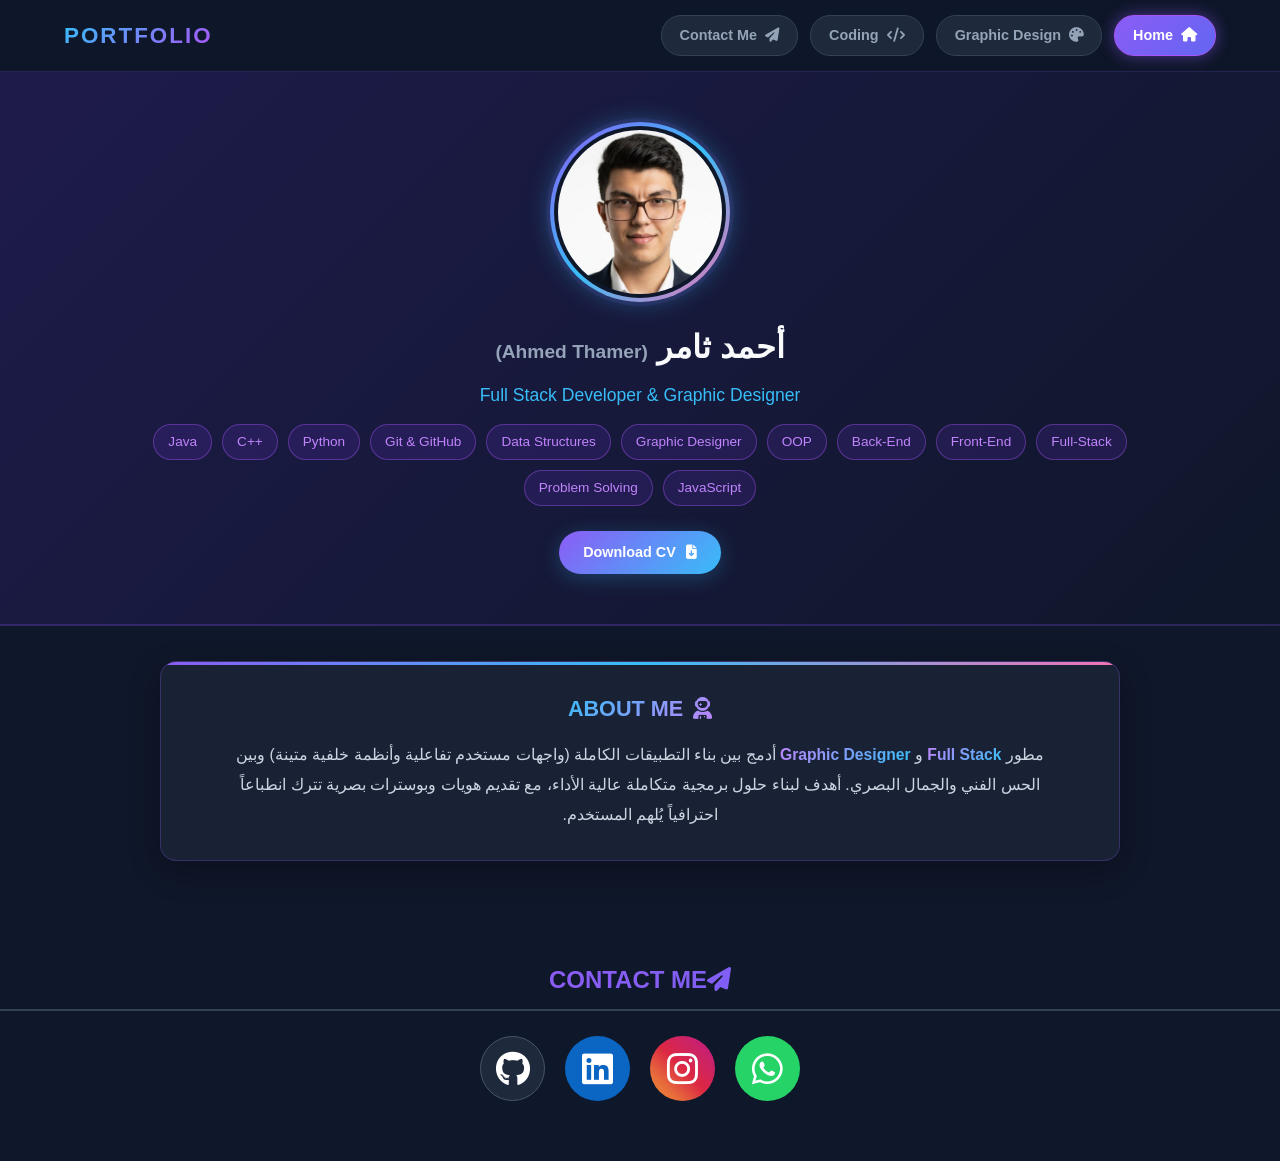
==== index.html @ 01f1d610 "Add files via upload" ====
<!DOCTYPE html>
<html lang="ar" dir="rtl">

<head>
    <meta charset="UTF-8">
    <meta name="viewport" content="width=device-width, initial-scale=1.0">

    <!-- عنوان وتوصيف الموقع لـ SEO -->
    <title>Ahmed Thamer | Portfolio</title>
    <meta name="description"
        content="البورتفوليو الشخصي للمطور والمصمم أحمد ثامر - متخصص في تطوير الـ Full Stack وتصميم الجرافيك.">
    <meta name="author" content="Ahmed Thamer">

    <!-- Open Graph -->
    <meta property="og:title" content="Ahmed Thamer | Portfolio">
    <meta property="og:description" content="Full Stack Developer & Graphic Designer Portfolio">
    <meta property="og:image" content="ahmed-thamer.jpg">
    <meta property="og:type" content="website">

    <link rel="stylesheet" href="https://cdnjs.cloudflare.com/ajax/libs/font-awesome/6.4.0/css/all.min.css">
    <link rel="stylesheet" href="style.css">
</head>

<body class="fade-in">

    <!-- الهيدر الجديد مع الأزرار على اليسار وPORTFOLIO على اليمين -->
    <header class="main-navbar">
        <nav class="nav-links">
            <a href="index.html" class="nav-btn active"><i class="fa-solid fa-house"></i> Home</a>
            <a href="design.html" class="nav-btn"><i class="fa-solid fa-palette"></i> Graphic Design</a>
            <a href="coding.html" class="nav-btn"><i class="fa-solid fa-code"></i> Coding</a>
            <a href="#contact-section" class="nav-btn contact-btn"><i class="fa-solid fa-paper-plane"></i> Contact
                Me</a>
        </nav>
        <div class="brand-logo">
            <span>PORTFOLIO</span>
        </div>
    </header>

    <!-- الهيرو سكشن الشخصي -->
    <section class="hero-section">
        <div class="hero-content">
            <img src="ahmed-thamer.jpg" alt="Ahmed Thamer" class="profile-img">
            <div class="hero-text">
                <h1>أحمد ثامر <span>(Ahmed Thamer)</span></h1>
                <p class="job-title">Full Stack Developer & Graphic Designer</p>

                <div class="skills-tags">
                    <span class="tag">Full-Stack</span>
                    <span class="tag">Front-End</span>
                    <span class="tag">Back-End</span>
                    <span class="tag">OOP</span>
                    <span class="tag">Graphic Designer</span>
                    <span class="tag">Data Structures</span>
                    <span class="tag">Git & GitHub</span>
                    <span class="tag">Python</span>
                    <span class="tag">++C</span>
                    <span class="tag">Java</span>
                    <span class="tag">JavaScript</span>
                    <span class="tag">Problem Solving</span>
                </div>

                <div class="cv-download-wrapper">
                    <a href="Ahmed Thamer_cv.pdf" download class="cv-btn">
                        <i class="fa-solid fa-file-arrow-down"></i>
                        <span>Download CV</span>
                    </a>
                </div>
            </div>
        </div>
    </section>

    <!-- قسم عنّي معدل ليعكس الـ Full Stack -->
    <section class="about-section">
        <div class="about-card">
            <h2><i class="fa-solid fa-user-astronaut"></i>ABOUT ME</h2>
            <p>
                مطور <span>Full Stack</span> و <span>Graphic Designer</span> أدمج بين بناء التطبيقات الكاملة (واجهات
                مستخدم تفاعلية وأنظمة خلفية متينة) وبين الحس الفني والجمال البصري. أهدف لبناء حلول برمجية متكاملة عالية
                الأداء، مع تقديم هويات وبوسترات بصرية تترك انطباعاً احترافياً يُلهم المستخدم.
            </p>
        </div>
    </section>

    <!-- قسم التواصل معي -->
    <footer id="contact-section" class="contact-footer">
        <div class="contact-container">
            <div class="section-divider">
                <h3><i class="fa-solid fa-paper-plane"></i>CONTACT ME</h3>
            </div>

            <div class="social-icons-only">
                <a href="https://wa.me/9647750507632" target="_blank" class="social-icon whatsapp" title="WhatsApp">
                    <i class="fa-brands fa-whatsapp"></i>
                </a>
                <a href="https://www.instagram.com/ahm_th1?igsh=cnVtdjM2MXA0dHY=" target="_blank"
                    class="social-icon instagram" title="Instagram">
                    <i class="fa-brands fa-instagram"></i>
                </a>
                <a href="https://www.linkedin.com/in/ahmed-thamer-047982381" target="_blank"
                    class="social-icon linkedin" title="LinkedIn">
                    <i class="fa-brands fa-linkedin"></i>
                </a>
                <a href="https://github.com/ahmedthamer-ahth" target="_blank" class="social-icon github" title="GitHub">
                    <i class="fa-brands fa-github"></i>
                </a>
            </div>
        </div>
    </footer>

    <!-- زر العودة للأعلى -->
    <button id="backToTop" class="back-to-top" title="العودة للأعلى" onclick="scrollToTop()">
        <i class="fa-solid fa-arrow-up"></i>
    </button>

    <script src="script.js"></script>
</body>

</html>
---- style.css ----
/* ==========================================
   1. التنسيقات العامة والقيم الافتراضية
   ========================================== */
* {
    margin: 0;
    padding: 0;
    box-sizing: border-box;
    font-family: 'Segoe UI', Tahoma, Geneva, Verdana, sans-serif;
}

/* تنسيق الخلفية العامة ولون النص الأساسي مع انسيابية الانتقال */
body {
    background-color: #0f172a;
    color: #f8fafc;
    line-height: 1.6;
    opacity: 0;
    transition: opacity 0.4s ease-in-out;
}

/* فئة تُضاف بالجافاسكربت لإظهار الصفحة بشكل سلس (Fade-In) */
body.fade-in {
    opacity: 1;
}

/* ==========================================
   2. شريط التنقل العلوي (Main Navbar)
   يحتوي على الأزرار جهة اليسار وشعار PORTFOLIO جهة اليمين.
   ========================================== */
.main-navbar {
    display: flex;
    justify-content: space-between;
    align-items: center;
    padding: 15px 5%;
    background: rgba(15, 23, 42, 0.9);
    backdrop-filter: blur(12px);
    position: sticky;
    top: 0;
    z-index: 1000;
    border-bottom: 1px solid rgba(139, 92, 246, 0.2);
}

/* أزرار التنقل (على اليسار في التنسيق العربي RTL) */
.nav-links {
    display: flex;
    gap: 12px;
    align-items: center;
}

.nav-btn {
    background: #1e293b;
    color: #94a3b8;
    border: 1px solid #334155;
    padding: 8px 18px;
    border-radius: 20px;
    font-size: 0.9rem;
    font-weight: 600;
    text-decoration: none;
    transition: all 0.3s ease;
    display: inline-flex;
    align-items: center;
    gap: 8px;
}

.nav-btn:hover {
    background: linear-gradient(135deg, #8b5cf6, #6366f1);
    color: #ffffff;
    border-color: #a855f7;
    box-shadow: 0 4px 12px rgba(139, 92, 246, 0.3);
    transform: translateY(-2px);
}

/* تنسيق الزر النشط (Active State) لمعرفة الصفحة الحالية */
.nav-btn.active {
    background: linear-gradient(135deg, #8b5cf6, #6366f1);
    color: #ffffff;
    border-color: #a855f7;
    box-shadow: 0 0 15px rgba(139, 92, 246, 0.5);
    pointer-events: none;
    /* لمنع إعادة تحميل الصفحة إذا ضغط عليه المستخدم مجدداً */
}


/* كلمة PORTFOLIO العصرية (على اليمين) */
.brand-logo span {
    font-size: 1.4rem;
    font-weight: 800;
    letter-spacing: 2px;
    background: linear-gradient(135deg, #38bdf8, #a855f7);
    background-clip: text;
    -webkit-text-fill-color: transparent;
}

/* ==========================================
   3. قسم الهيرو والملف الشخصي (Hero Section)
   يحتوي على الصورة الشخصية، الاسم، المسمى الوظيفي والـ Tags.
   ========================================== */
.hero-section {
    background: linear-gradient(135deg, #1e1b4b 0%, #0f172a 100%);
    padding: 50px 20px;
    border-bottom: 2px solid #8b5cf633;
}

.hero-content {
    max-width: 1000px;
    margin: 0 auto;
    display: flex;
    flex-direction: column;
    align-items: center;
    justify-content: center;
    text-align: center;
    gap: 20px;
}

/* صورة البروفايل والتأثير المضيء (Neon Glow Animation) */
.profile-img {
    width: 180px;
    height: 180px;
    border-radius: 50%;
    object-fit: cover;
    object-position: center 20%;
    display: block;
    margin-inline: auto;
    padding: 4px;
    border: 4px solid transparent;
    background:
        linear-gradient(#0f172a, #0f172a) padding-box,
        linear-gradient(135deg, #8b5cf6 0%, #38bdf8 50%, #f472b6 100%) border-box;
    box-shadow: 0 0 0 4px rgba(139, 92, 246, 0.1), 0 0 25px rgba(56, 189, 248, 0.35);
    animation: neonGlow 2.8s ease-in-out infinite;
}

@keyframes neonGlow {

    0%,
    100% {
        box-shadow: 0 0 0 4px rgba(139, 92, 246, 0.1), 0 0 25px rgba(56, 189, 248, 0.35);
    }

    50% {
        box-shadow: 0 0 0 4px rgba(56, 189, 248, 0.12), 0 0 30px rgba(244, 114, 182, 0.4);
    }
}

.hero-text h1 {
    font-size: 2rem;
    margin-bottom: 8px;
}

.hero-text h1 span {
    color: #94a3b8;
    font-size: 1.2rem;
}

.job-title {
    color: #38bdf8;
    font-size: 1.1rem;
    margin-bottom: 15px;
}

.skills-tags {
    display: flex;
    flex-wrap: wrap;
    justify-content: center;
    gap: 10px;
}

.tag {
    background: rgba(124, 58, 237, 0.15);
    color: #c084fc;
    border: 1px solid rgba(168, 85, 247, 0.4);
    padding: 6px 14px;
    border-radius: 20px;
    font-size: 0.85rem;
}

/* ==========================================
   4. قسم عنّي (About Me Section)
   ========================================== */
.about-section {
    max-width: 1000px;
    margin: 35px auto 15px auto;
    padding: 0 20px;
}

.about-card {
    background: rgba(30, 41, 59, 0.7);
    backdrop-filter: blur(10px);
    border: 1px solid rgba(139, 92, 246, 0.25);
    border-radius: 16px;
    padding: 30px;
    text-align: center;
    box-shadow: 0 10px 30px rgba(0, 0, 0, 0.3);
    position: relative;
    overflow: hidden;
    transition: transform 0.3s ease, border-color 0.3s ease;
}

.about-card:hover {
    border-color: rgba(56, 189, 248, 0.4);
    transform: translateY(-2px);
}

.about-card::before {
    content: '';
    position: absolute;
    top: 0;
    right: 0;
    left: 0;
    height: 3px;
    background: linear-gradient(90deg, #8b5cf6 0%, #38bdf8 50%, #f472b6 100%);
}

.about-card h2 {
    font-size: 1.35rem;
    margin-bottom: 14px;
    display: inline-flex;
    align-items: center;
    gap: 10px;
    background: linear-gradient(135deg, #38bdf8, #c084fc);
    background-clip: text;
    -webkit-text-fill-color: transparent;
    font-weight: 700;
}

.about-card p {
    color: #cbd5e1;
    font-size: 0.98rem;
    line-height: 1.9;
    max-width: 850px;
    margin: 0 auto;
}

.about-card p span {
    background: linear-gradient(135deg, #c084fc, #38bdf8);
    background-clip: text;
    -webkit-text-fill-color: transparent;
    font-weight: 700;
}

/* ==========================================
   5. زر تحميل السيرة الذاتية (CV Button)
   ========================================== */
.cv-download-wrapper {
    margin-top: 25px;
}

.cv-btn {
    display: inline-flex;
    align-items: center;
    gap: 10px;
    background: linear-gradient(135deg, #8b5cf6, #38bdf8);
    color: #ffffff;
    padding: 10px 24px;
    border-radius: 30px;
    font-size: 0.9rem;
    font-weight: 700;
    text-decoration: none;
    box-shadow: 0 4px 20px rgba(56, 189, 248, 0.25);
    transition: all 0.3s ease;
}

.cv-btn:hover {
    transform: translateY(-3px) scale(1.03);
    box-shadow: 0 6px 25px rgba(139, 92, 246, 0.45);
}

/* ==========================================
   6. شبكة عرض المشاريع (Projects Grid & Cards)
   ========================================== */
.projects-section {
    max-width: 1000px;
    margin: 40px auto;
    padding: 0 20px;
}

.projects-grid {
    display: grid;
    grid-template-columns: repeat(auto-fill, minmax(280px, 1fr));
    gap: 20px;
    width: 100%;
    padding: 20px 0;
}

.project-card {
    background: #1e293b;
    border-radius: 12px;
    border: 1px solid #334155;
    overflow: hidden;
    display: flex;
    flex-direction: column;
    transition: transform 0.2s ease-in-out;
}

.project-card:hover {
    transform: translateY(-7px);
    box-shadow: 0 10px 25px rgba(139, 92, 246, 0.25);
}

.card-img {
    width: 100%;
    height: auto;
    object-fit: cover;
    border-bottom: 1px solid #334155;
}

.card-content {
    padding: 14px;
    display: flex;
    flex-direction: column;
    justify-content: space-between;
    flex-grow: 1;
}

.card-content h3 {
    font-size: 0.95rem;
    color: #f8fafc;
    margin-bottom: 6px;
}

.card-desc {
    font-size: 0.8rem;
    color: #94a3b8;
    line-height: 1.4;
    margin-bottom: 10px;
}

.social-btn,
.project-btn {
    display: flex;
    align-items: center;
    justify-content: center;
    gap: 8px;
    width: 100%;
    padding: 10px 16px;
    border-radius: 8px;
    text-decoration: none;
    font-weight: 600;
    transition: background 0.3s, transform 0.2s;
}

.instagram-btn {
    background: linear-gradient(45deg, #833ab4, #fd1dfd, #fcb045);
    color: #ffffff;
}

.linkedin-btn {
    background: #0a66c2;
    color: #ffffff;
}

/* ==========================================
   7. قسم التواصل والروابط الاجتماعية (Contact Footer)
   ========================================== */
.contact-footer {
    padding: 20px 0 60px 0;
    margin-top: 40px;
}

.social-icons-only {
    display: flex;
    justify-content: center;
    align-items: center;
    gap: 20px;
    flex-wrap: wrap;
}

.social-icon {
    display: inline-flex;
    align-items: center;
    justify-content: center;
    width: 65px;
    height: 65px;
    border-radius: 50%;
    font-size: 2.2rem;
    color: #ffffff;
    text-decoration: none;
    transition: all 0.3s ease;
}

.social-icon:hover {
    transform: translateY(-5px) scale(1.1);
}

.social-icon.whatsapp {
    background: #25d366;
}

.social-icon.instagram {
    background: linear-gradient(45deg, #f09433, #e6683c, #dc2743, #cc2366, #bc1888);
}

.social-icon.linkedin {
    background: #0a66c2;
}

.social-icon.github {
    background: #1e293b;
    border: 1px solid #475569;
}

.section-divider {
    border-bottom: 2px solid #334155;
    margin: 40px 0 25px 0;
    padding-bottom: 10px;
    text-align: center;
}

.section-divider h3 {
    font-size: 1.5rem;
    font-weight: 700;
    background: linear-gradient(135deg, #a855f7, #6366f1);
    background-clip: text;
    -webkit-text-fill-color: transparent;
}

/* ==========================================
   8. زر العودة للأعلى (Back to Top)
   ========================================== */
.back-to-top {
    position: fixed;
    bottom: 30px;
    left: 30px;
    width: 48px;
    height: 48px;
    border-radius: 50%;
    background: linear-gradient(135deg, #8b5cf6, #38bdf8);
    color: #ffffff;
    border: none;
    cursor: pointer;
    display: flex;
    align-items: center;
    justify-content: center;
    font-size: 1.2rem;
    opacity: 0;
    visibility: hidden;
    transition: all 0.3s ease;
    z-index: 9999;
}

.back-to-top.show {
    opacity: 1;
    visibility: visible;
}

/* ==========================================
   9. التجاوب مع الشاشات الصغيرة (Responsive Design)
   ========================================== */
html,
body {
    overflow-x: hidden;
    width: 100%;
}

@media (max-width: 768px) {
    .main-navbar {
        flex-direction: column-reverse;
        gap: 15px;
    }

    .projects-grid {
        grid-template-columns: 1fr;
    }
}

.placeholder-img {
    background-color: #1e293b;
    min-height: 150px;
    border: 1px dashed #475569;
}

/* ==========================================
   10. ترتيبات الهوية البصرية
   ========================================== */

.logo-concept-grid {
    display: flex;
    flex-direction: row;
    align-items: center;
    justify-content: space-between;
    gap: 30px;
}

.logo-display-main {
    flex-shrink: 0;
    width: 200px;
    height: 200px;
    border-radius: 12px;
    overflow: hidden;
    border: 1px solid #334155;
}

.concept-img {
    width: 100%;
    height: 100%;
    object-fit: cover;
}

.concept-text {
    flex-grow: 1;
}

.brand-intro {
    color: #f8fafc;
    font-size: 0.95rem;
    line-height: 1.7;
    margin-bottom: 12px;
}

.concept-list {
    list-style-type: disc;
    padding-right: 20px;
    margin: 0;
    display: flex;
    flex-direction: column;
    gap: 8px;
}

.concept-list li {
    color: #cbd5e1;
    font-size: 0.9rem;
    line-height: 1.6;
}

.concept-list li strong {
    color: #38bdf8;
}

@media (max-width: 768px) {
    .logo-concept-grid {
        flex-direction: column;
        align-items: center;
    }

    .logo-display-main {
        width: 160px;
        height: 160px;
    }
}

/* شبكة أنماط الشعار (3 كروت متجاورة) */
.logo-variations-grid {
    display: grid;
    grid-template-columns: repeat(3, 1fr);
    /* تجعل الكروت الثلاثة متجاورة بصف واحد */
    gap: 20px;
    margin-top: 15px;
}

/* الكارت الخارجي لكل نمط */
.variation-card {
    background: #0f172a;
    border: 1px solid #334155;
    border-radius: 12px;
    padding: 15px;
    text-align: center;
    display: flex;
    flex-direction: column;
    align-items: center;
    gap: 12px;
    transition: transform 0.3s ease, border-color 0.3s ease;
}

.variation-card:hover {
    transform: translateY(-4px);
    border-color: #38bdf8;
}

/* الحاوية المربعة للصور لحجم صغير ومتناسق */
.var-img-wrapper {
    width: 130px;
    height: 130px;
    border-radius: 8px;
    overflow: hidden;
    display: flex;
    align-items: center;
    justify-content: center;
    background-color: #020617;
}

.var-img {
    width: 100%;
    height: 100%;
    object-fit: cover;
}

/* عنوان النمط تحت الصورة */
.variation-card span {
    color: #cbd5e1;
    font-size: 0.85rem;
    font-weight: 600;
}

/* تجاوب مع الشاشات الصغيرة (الموبايل) */
@media (max-width: 640px) {
    .logo-variations-grid {
        grid-template-columns: repeat(1, 1fr);
        /* تتحول لعمود واحد في الموبايل لعدم الانضغاط */
        gap: 15px;
    }

    .var-img-wrapper {
        width: 150px;
        height: 150px;
    }
}

/* شبكة كروت الألوان */
.color-palette-grid {
    display: grid;
    grid-template-columns: repeat(auto-fit, minmax(180px, 1fr));
    gap: 15px;
    margin-bottom: 25px;
}

.color-card {
    background: #0f172a;
    border: 1px solid #334155;
    border-radius: 12px;
    overflow: hidden;
    display: flex;
    flex-direction: column;
    transition: transform 0.3s ease, border-color 0.3s ease;
}

.color-card:hover {
    transform: translateY(-4px);
    border-color: #38bdf8;
}

.color-preview {
    height: 90px;
    width: 100%;
}

.color-details {
    padding: 12px;
    display: flex;
    flex-direction: column;
    gap: 4px;
}

.color-tag {
    font-size: 0.7rem;
    color: #38bdf8;
    font-weight: 600;
}

.color-title {
    font-size: 0.95rem;
    color: #f8fafc;
    margin: 2px 0 6px 0;
}

.color-details p {
    font-size: 0.75rem;
    color: #94a3b8;
    margin: 0;
    direction: ltr;
    text-align: right;
}

.color-details p span {
    color: #cbd5e1;
    font-weight: 600;
}

/* دليل استخدام الألوان */
.color-guide-box {
    background: #0f172a;
    border: 1px solid #334155;
    border-radius: 12px;
    padding: 20px;
}

.color-guide-box h5 {
    color: #38bdf8;
    font-size: 1rem;
    margin-bottom: 12px;
}

.color-guide-list {
    list-style-type: disc;
    padding-right: 20px;
    margin: 0;
    display: flex;
    flex-direction: column;
    gap: 8px;
}

.color-guide-list li {
    color: #cbd5e1;
    font-size: 0.88rem;
    line-height: 1.6;
}

.color-guide-list li strong {
    color: #f8fafc;
}

/* ==========================================
   11. ترتيبات mockup الانستغرام
   ========================================== */

/* حاوية الموك أب المستطيل بكامل العرض */
.full-mockup-container {
    width: 100%;
    border-radius: 12px;
    overflow: hidden;
    border: 1px solid #334155;
    background: #0a192f;
    box-shadow: 0 8px 25px rgba(0, 0, 0, 0.3);
    margin-top: 15px;
}

.full-mockup-img {
    width: 100%;
    height: auto;
    display: block;
    object-fit: cover;
    transition: transform 0.4s ease;
}

.full-mockup-container:hover .full-mockup-img {
    transform: scale(1.015);
    /* تأثير زوم خفيف عند التحويم */
}

/* شبكة صور الموك أب المنفصلة */
.separate-mockups-grid {
    display: grid;
    grid-template-columns: repeat(3, 1fr);
    /* ثلاث أوردة منفصلة جنب إلى جنب */
    gap: 20px;
    margin-top: 15px;
}

/* الكارت الخارجي لكل موك أب */
.mockup-card {
    background: #0f172a;
    border: 1px solid #334155;
    border-radius: 12px;
    padding: 12px;
    display: flex;
    flex-direction: column;
    align-items: center;
    gap: 10px;
    transition: transform 0.3s ease, border-color 0.3s ease, box-shadow 0.3s ease;
}

.mockup-card:hover {
    transform: translateY(-5px);
    border-color: #38bdf8;
    box-shadow: 0 10px 20px rgba(0, 0, 0, 0.4);
}

/* حاوية الصورة بداخل الكارت */
.mockup-img-wrapper {
    width: 100%;
    height: 260px;
    /* ارتفاع ثابت لتوحيد أبعاد الكروت الثلاثة */
    border-radius: 8px;
    overflow: hidden;
    background-color: #020617;
}

.mockup-img {
    width: 100%;
    height: 100%;
    object-fit: cover;
    /* تغطية المساحة بدون مط الصورة */
    display: block;
}

/* العنوان السفلي لكل صورة */
.mockup-label {
    color: #cbd5e1;
    font-size: 0.85rem;
    font-weight: 600;
    text-align: center;
}

/* تجاوب للشاشات المتوسطة والصغيرة */
@media (max-width: 992px) {
    .separate-mockups-grid {
        grid-template-columns: repeat(2, 1fr);
        /* كارتين بالصف في التابلت */
    }
}

@media (max-width: 640px) {
    .separate-mockups-grid {
        grid-template-columns: repeat(1, 1fr);
        /* كارت واحد بالصف في الموبايل */
    }

    .mockup-img-wrapper {
        height: 220px;
    }
}

/* رأس القسم (Section Header) بتصميم عصري */
.case-study-header {
    display: flex;
    align-items: center;
    justify-content: space-between;
    flex-wrap: wrap;
    gap: 12px;
    padding-bottom: 12px;
    margin-bottom: 15px;
    border-bottom: 1px solid rgba(56, 189, 248, 0.15);
    /* خط فاصل خفيف جداً ومضيء */
    position: relative;
}

/* شريط إضاءة جانبي صغير بجانب العنوان */
.case-study-header h4 {
    font-size: 1.15rem;
    font-weight: 700;
    color: #f8fafc;
    margin: 0;
    display: flex;
    align-items: center;
    gap: 10px;
}

.case-study-header h4 i {
    color: #38bdf8;
    /* لون أيقونة العنوان */
    font-size: 1rem;
}

/* شارة النص الإنجليزي (Badge) لتفصل اللغة الإنجليزية عن العربية بشكل أنيق */
.header-badge {
    background: rgba(56, 189, 248, 0.08);
    border: 1px solid rgba(56, 189, 248, 0.25);
    color: #38bdf8;
    padding: 4px 12px;
    border-radius: 20px;
    font-size: 0.75rem;
    font-weight: 600;
    letter-spacing: 0.5px;
    direction: ltr;
    /* لضمان ضبط النص الإنجليزي بشكل صحيح */
}

/* النص الوصفي تحت العنوان */
.section-desc {
    color: #94a3b8;
    font-size: 0.88rem;
    line-height: 1.6;
    margin-top: -5px;
    margin-bottom: 20px;
}

/* ضبط المسافات بين الأقسام لراحة العين */
.case-study-block {
    margin-bottom: 60px;
    /* مسافة عمودية ممتازة بين كل قسم والآخر */
    position: relative;
}

/* إضافة خط فاصل شفاف ونظيف بين الأقسام (اختياري لمزيد من الترتيب) */
.case-study-block:not(:last-child)::after {
    content: '';
    display: block;
    width: 100%;
    height: 1px;
    background: linear-gradient(90deg, transparent, rgba(56, 189, 248, 0.15), transparent);
    margin-top: 60px;
    /* يوضع الخط تماماً في منتصف المسافة بين القسمين */
}

/* تقليل المسافة قليلاً في شاشات الموبايل حتى لا يصبح السكرول طويلاً جداً */
@media (max-width: 768px) {
    .case-study-block {
        margin-bottom: 40px;
    }

    .case-study-block:not(:last-child)::after {
        margin-top: 40px;
    }
}

/* ==========================================
   12. ترتيبات الخطوط
   ========================================== */

/* كارت الخطوط الرئيسي */
.typography-card {
    background: #0f172a;
    border: 1px solid #334155;
    border-radius: 12px;
    padding: 24px;
    display: flex;
    flex-direction: column;
    gap: 20px;
}

/* معاينة الخط والحروف */
.typo-main-preview {
    border-bottom: 1px dashed #334155;
    padding-bottom: 20px;
}

.typo-label {
    font-size: 0.75rem;
    color: #38bdf8;
    font-weight: 600;
    text-transform: uppercase;
    letter-spacing: 0.5px;
}

.typo-font-name {
    font-size: 2.2rem;
    color: #ffffff;
    margin: 6px 0 12px 0;
    font-weight: 800;
    font-family: 'Lama Sans', sans-serif;
    /* يطبق خطك إذا كان معرفاً */
}

.typo-arabic-specimen {
    color: #cbd5e1;
    font-size: 1.1rem;
    line-height: 1.8;
    margin-bottom: 8px;
    direction: rtl;
}

.typo-num-specimen {
    color: #64748b;
    font-size: 0.9rem;
    letter-spacing: 1px;
    margin: 0;
    direction: ltr;
    text-align: right;
}

/* شبكة الأوزان والأنماط */
.typo-weights-grid {
    display: grid;
    grid-template-columns: repeat(auto-fit, minmax(220px, 1fr));
    gap: 15px;
}

.weight-item {
    background: #020617;
    border: 1px solid #1e293b;
    border-radius: 8px;
    padding: 12px 16px;
    display: flex;
    flex-direction: column;
    gap: 4px;
}

.weight-style {
    color: #f8fafc;
    font-size: 0.95rem;
}

/* تطبيق أوزان وتكثيف الخط على العينات */
.style-extrabold-cond {
    font-weight: 800;
    font-stretch: condensed;
    /* في حال توفر الخاصية */
    color: #38bdf8;
}

.style-bold {
    font-weight: 700;
}

.style-medium {
    font-weight: 500;
    color: #94a3b8;
}

.weight-use {
    font-size: 0.75rem;
    color: #64748b;
}

/* تجاوب للشاشات الصغيرة */
@media (max-width: 640px) {
    .typography-card {
        padding: 16px;
    }

    .typo-font-name {
        font-size: 1.75rem;
    }

    .typo-arabic-specimen {
        font-size: 0.95rem;
    }
}

/* ==========================================
   13. ترتيبات أيقونات الانستغرام Highlights
   ========================================== */

/* توسيط الحاوية بالكامل في منتصف الشاشة */
.highlights-slider {
    display: flex;
    justify-content: center;
    /* توسيط أفقي ممتاز */
    align-items: center;
    flex-wrap: wrap;
    /* تسمح للأيقونات بالنزول لسطر ثاني بسلاسة في الموبايل */
    gap: 25px;
    /* مسافة مريحة بين الأيقونات */
    padding: 20px 0;
    width: 100%;
}

/* العنصر الفردي */
.highlight-item {
    display: flex;
    flex-direction: column;
    align-items: center;
    gap: 10px;
    cursor: pointer;
    transition: transform 0.2s ease;
}

.highlight-item:hover {
    transform: translateY(-5px);
    /* رفع خفيف عند التمرير */
}

/* تصميم الدائرة الإطارية */
.highlight-circle {
    width: 95px;
    /* تكبير الدائرة */
    height: 95px;
    border-radius: 50%;
    overflow: hidden;
    border: 2px solid #38bdf8;
    background-color: #0b1727;
    /* نفس خلفية التصميم */
    display: flex;
    align-items: center;
    justify-content: center;
    padding: 2px;
    /* تقليل المسافة الداخلية لتكبر الأيقونة وتوضح */
    box-shadow: 0 4px 15px rgba(0, 0, 0, 0.4);
}

/* ضبط الصورة داخل الدائرة لتملأ المركز */
.highlight-circle img {
    width: 100%;
    height: 100%;
    object-fit: cover;
    /* تجعل الصورة واضحة وتملأ المنتصف تماماً */
    border-radius: 50%;
    display: block;
}

/* اسم الأيقونة أسفل الدائرة */
.highlight-item span {
    color: #e2e8f0;
    font-size: 0.85rem;
    font-weight: 600;
    text-align: center;
    white-space: nowrap;
}

/* تجاوب للشاشات الصغيرة */
@media (max-width: 640px) {
    .highlight-circle {
        width: 75px;
        height: 75px;
    }

    .highlights-slider {
        gap: 15px;
    }
}

/* تطبيق تأثير الزجاج الشفاف على الحاويات الكبيرة */
.case-study-block {
    background: rgba(15, 23, 42, 0.55) !important;
    /* لون كحلي داكن بنسبة شفافية */
    backdrop-filter: blur(12px) saturate(180%);
    /* ضبابية خلفية الزجاج مع زيادة تشبع الألوان */
    -webkit-backdrop-filter: blur(12px) saturate(180%);
    /* لدعم متصفحات سفاري */
    border: 1px solid rgba(255, 255, 255, 0.08) !important;
    /* إطار زجاجي ناعم مضيء */
    border-radius: 16px;
    padding: 24px;
    box-shadow: 0 8px 32px 0 rgba(0, 0, 0, 0.37);
    /* ظل خارجي ناعم يعزز العمق */

    /* حدد العرض الأقصى ليكون على نفس شبكة (Grid) باقي الموقع */
    max-width: 1100px;
    /* يمكنك زيادة أو تقليل الرقم حسب عرض الـ Header لديك */

    /* هذا السطر هو السر لتوسيط المستطيل وترك الفراغات متساوية يميناً ويساراً */
    margin: 40px auto;

    /* هوامش داخلية لعدم التوهان مع الحواف */
    padding: 30px;

    /* لضمان احتساب البادنج من ضمن العرض الإجمالي */
    box-sizing: border-box;

}

/* تطبيق تأثير الزجاج على الكروت الفرعية (كروت الموك أب والخطوط والألوان) */
.mockup-card,
.typography-card,
.icon-set-card,
.weight-item {
    background: rgba(2, 6, 23, 0.4) !important;
    backdrop-filter: blur(8px);
    -webkit-backdrop-filter: blur(8px);
    border: 1px solid rgba(56, 189, 248, 0.12) !important;
    transition: all 0.3s ease-in-out;
}

/* تأثير التمرير على الكروت الزجاجية */
.mockup-card:hover,
.icon-set-card:hover {
    background: rgba(15, 23, 42, 0.75) !important;
    border-color: rgba(56, 189, 248, 0.4) !important;
    box-shadow: 0 10px 25px -5px rgba(56, 189, 248, 0.15);
}


/* ==========================================
   14. ترتيبات قسم البرمجة الخاصة بالمنيو
   ========================================== */

/* الحاوية التي تجمع النص والصور */
.project-card-container {
    display: flex !important;
    flex-direction: row-reverse !important; /* يعكس اتجاه العناصر داخل هذا الكارت فقط */
    justify-content: space-between;
    align-items: center;
    gap: 30px;
    width: 100%;
}

/* جهة النصوص: لضمان أخذها مساحتها كاملة على اليمين والمحاذاة لليمين */
.project-info-side {
    flex: 1.2;
    text-align: right;
    direction: rtl;
}

/* جهة الصور: تستقر على اليسار */
.project-preview-side {
    flex: 1;
    display: flex;
    gap: 15px;
    justify-content: center;
}

.phone-mockup-frame {
    width: 48%;
    border-radius: 16px;
    overflow: hidden;
    border: 2px solid rgba(56, 189, 248, 0.2);
    box-shadow: 0 10px 25px rgba(0, 0, 0, 0.5);
    transition: transform 0.3s ease, border-color 0.3s ease;
}

.phone-mockup-frame:hover {
    transform: translateY(-5px);
    border-color: #38bdf8;
}

.phone-mockup-frame img {
    width: 100%;
    height: auto;
    display: block;
}

/* الشارات التقنية Tech Stack */
.tech-stack-wrapper {
    display: flex;
    flex-wrap: wrap;
    gap: 10px;
    margin-bottom: 20px;
}

.tech-tag {
    background: rgba(56, 189, 248, 0.08);
    border: 1px solid rgba(56, 189, 248, 0.2);
    color: #38bdf8;
    padding: 6px 14px;
    border-radius: 20px;
    font-size: 0.8rem;
    font-weight: 600;
    display: flex;
    align-items: center;
    gap: 6px;
}

/* قائمة المميزات */
.project-features-list {
    display: flex;
    flex-direction: column;
    gap: 16px;
    margin-bottom: 25px;
}

.feature-item {
    display: flex;
    align-items: flex-start;
    gap: 12px;
}

.feature-item i {
    color: #ffd700;
    font-size: 1.1rem;
    margin-top: 3px;
}

.feature-item strong {
    color: #f8fafc;
    font-size: 0.95rem;
    display: block;
    margin-bottom: 2px;
}

.feature-item p {
    color: #94a3b8;
    font-size: 0.85rem;
    margin: 0;
    line-height: 1.5;
}

/* الأزرار التفاعلية */
.project-action-btns {
    display: flex;
    gap: 15px;
    flex-wrap: wrap;
}

.btn-primary,
.btn-secondary {
    padding: 10px 20px;
    border-radius: 8px;
    font-size: 0.88rem;
    font-weight: 600;
    text-decoration: none;
    display: inline-flex;
    align-items: center;
    gap: 8px;
    transition: all 0.3s ease;
}

.btn-primary {
    background: #38bdf8;
    color: #020617;
}

.btn-primary:hover {
    background: #0284c7;
    color: #ffffff;
    box-shadow: 0 4px 15px rgba(56, 189, 248, 0.3);
}

.btn-secondary {
    background: transparent;
    color: #f8fafc;
    border: 1px solid #334155;
}

.btn-secondary:hover {
    border-color: #38bdf8;
    color: #38bdf8;
}

/* تنسيقات الشاشات الصغيرة (التلفون) */
@media (max-width: 768px) {

    /* تحويل العرض من أفقي إلى عمودي بالتدريج */
    .project-card-container {
        flex-direction: column !important; /* تحويل العناصر لتكون فوق بعضها */
        gap: 20px !important;
        padding: 15px !important;
    }

    /* ترتيب العناصر: يجعل الصور تظهر أولاً فوق ثم التفاصيل تحتها (أو العكس) */
    .project-info-side {
        width: 100% !important;
        text-align: right !important; /* محاذاة النص لليمين */
    }

    .project-preview-side {
        width: 100% !important;
        justify-content: center !important;
        order: -1; /* تجعل الصور تظهر في الأعلى أولاً بالهاتف */
    }

    /* ضبط صور الهاتف لتأخذ حساسية حجم الشاشة ولا تتصاغر بشكل مفرط */
    .project-preview-side img, 
    .project-preview-side .phone-mockup {
        max-width: 140px !important; /* حجم ممتاز للموك أب بالشاشة الصغيرة */
        height: auto !important;
        margin: 0 auto !important;
    }

    /* إصلاح شارات التقنيات (HTML, CSS, JS) لتلتف بجانب بعضها بدل أن تنزل عمودياً */
    .tech-tags-container,
    .tech-stack {
        display: flex !important;
        flex-wrap: wrap !important; /* يسمح بانتشار الأزرار أفقياً */
        justify-content: flex-start !important;
        gap: 8px !important;
        margin-bottom: 15px !important;
    }
}
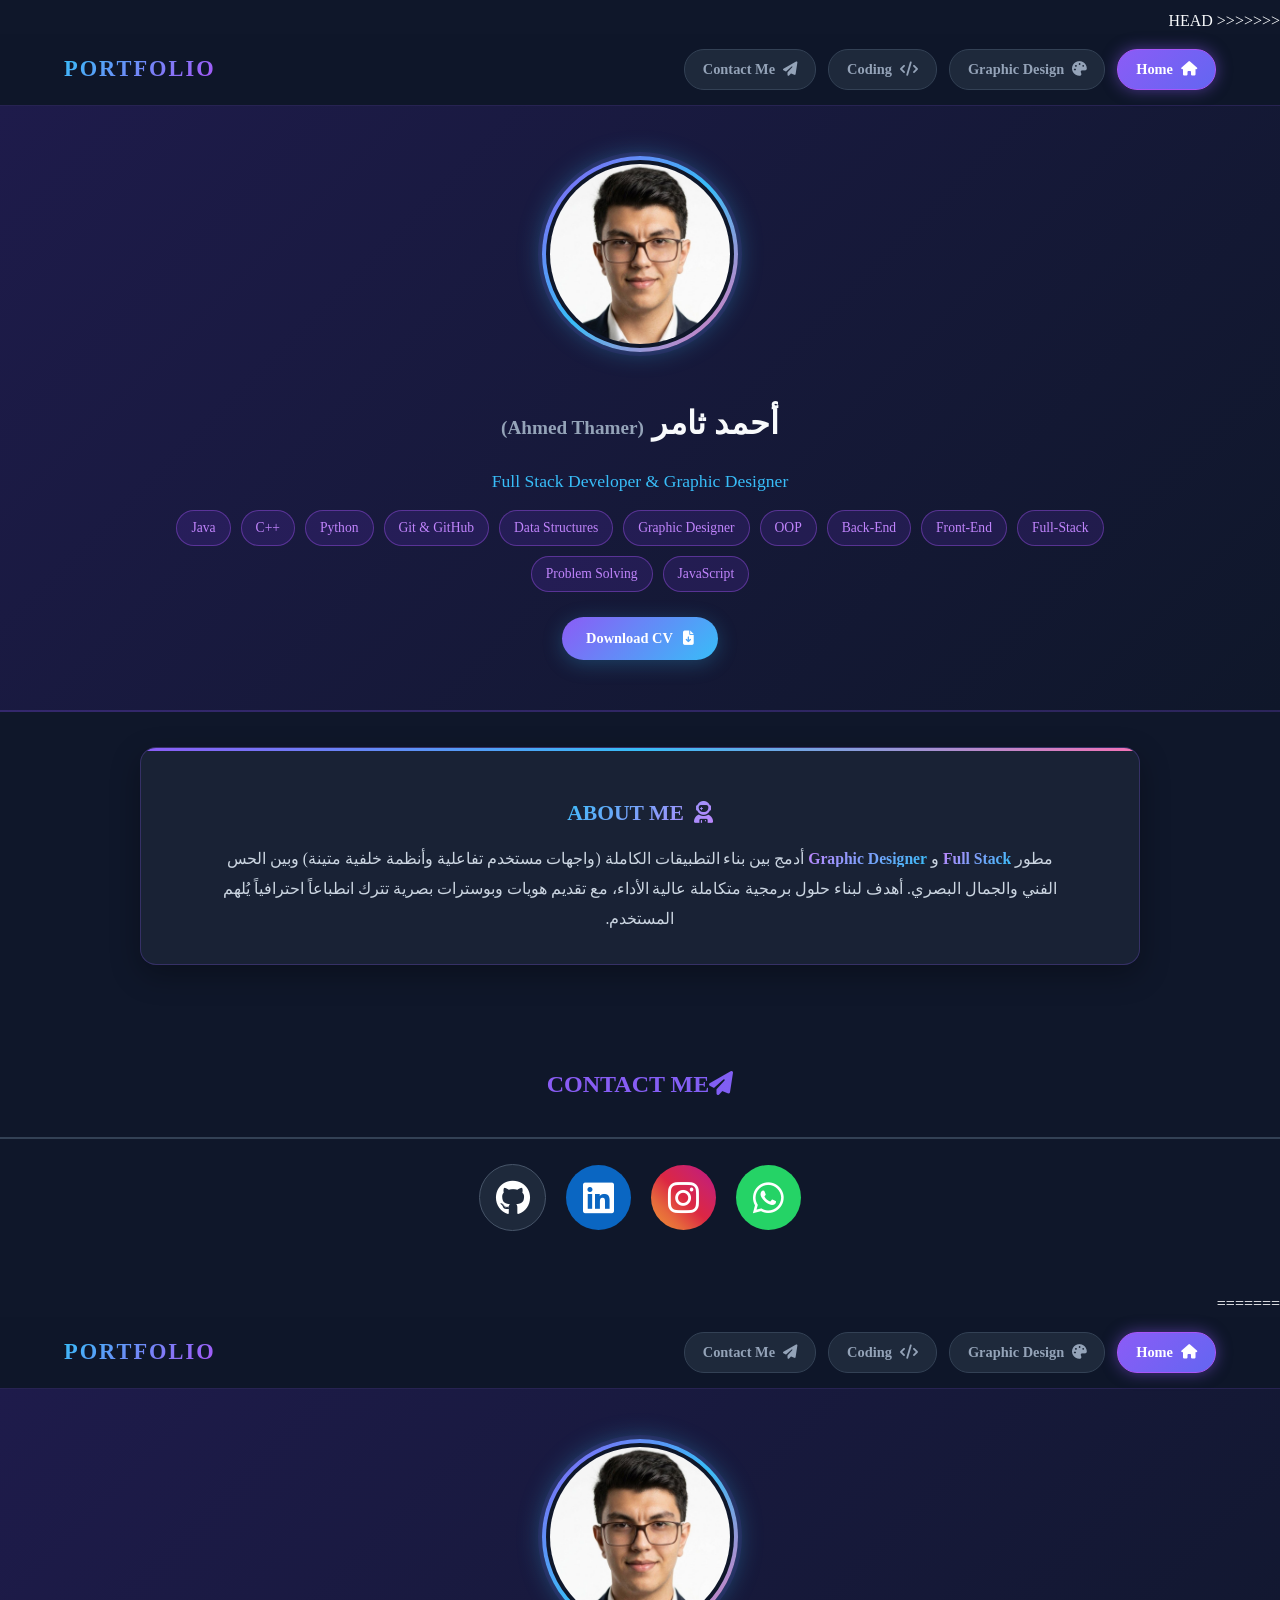
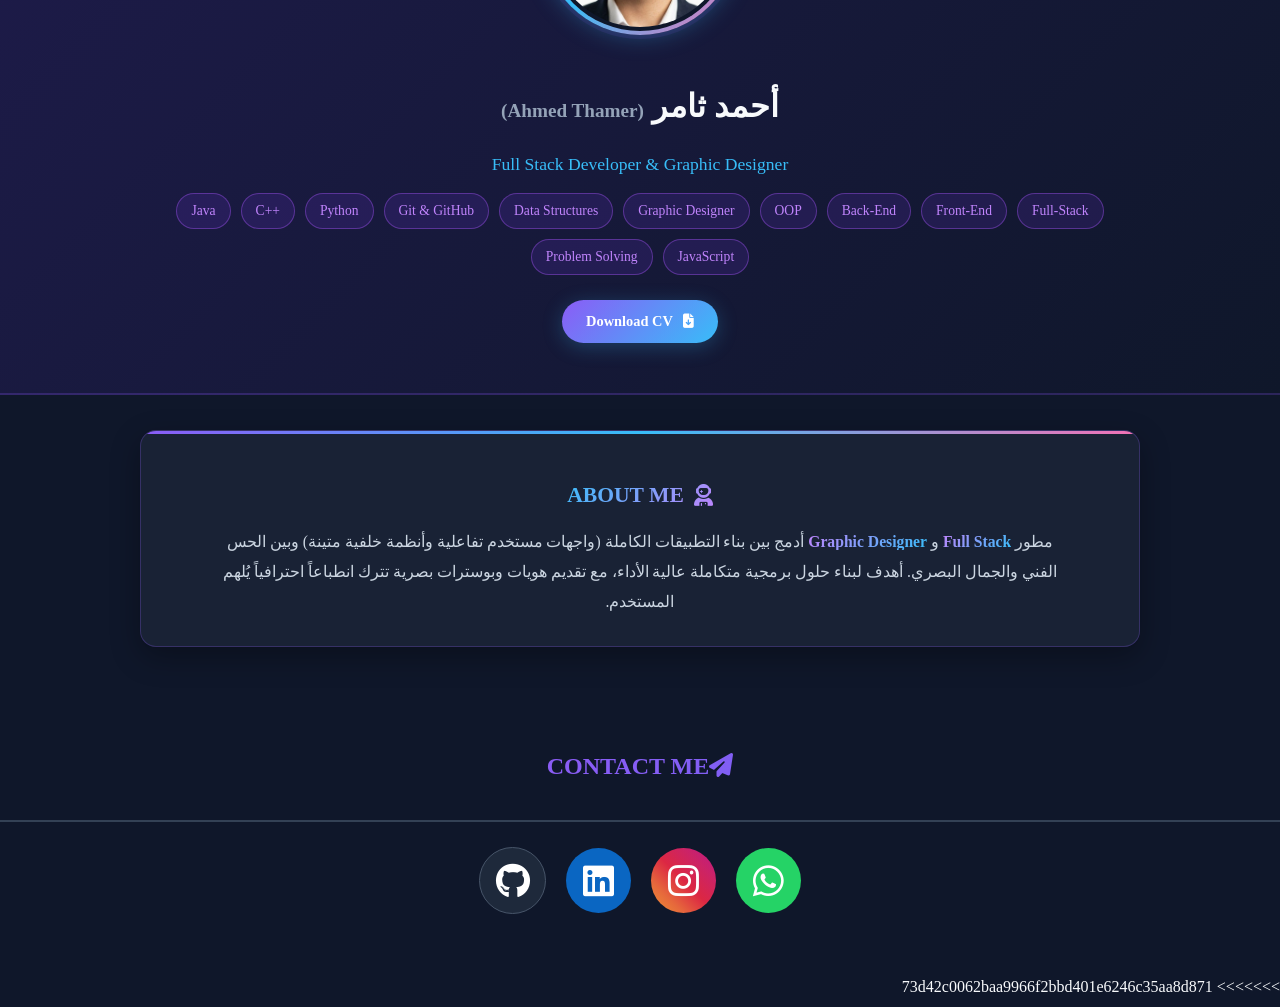
==== commit fe197743: "First commit - my portfolio project" ====
--- a/index.html
+++ b/index.html
@@ -1,119 +1,240 @@
-<!DOCTYPE html>
-<html lang="ar" dir="rtl">
-
-<head>
-    <meta charset="UTF-8">
-    <meta name="viewport" content="width=device-width, initial-scale=1.0">
-
-    <!-- عنوان وتوصيف الموقع لـ SEO -->
-    <title>Ahmed Thamer | Portfolio</title>
-    <meta name="description"
-        content="البورتفوليو الشخصي للمطور والمصمم أحمد ثامر - متخصص في تطوير الـ Full Stack وتصميم الجرافيك.">
-    <meta name="author" content="Ahmed Thamer">
-
-    <!-- Open Graph -->
-    <meta property="og:title" content="Ahmed Thamer | Portfolio">
-    <meta property="og:description" content="Full Stack Developer & Graphic Designer Portfolio">
-    <meta property="og:image" content="ahmed-thamer.jpg">
-    <meta property="og:type" content="website">
-
-    <link rel="stylesheet" href="https://cdnjs.cloudflare.com/ajax/libs/font-awesome/6.4.0/css/all.min.css">
-    <link rel="stylesheet" href="style.css">
-</head>
-
-<body class="fade-in">
-
-    <!-- الهيدر الجديد مع الأزرار على اليسار وPORTFOLIO على اليمين -->
-    <header class="main-navbar">
-        <nav class="nav-links">
-            <a href="index.html" class="nav-btn active"><i class="fa-solid fa-house"></i> Home</a>
-            <a href="design.html" class="nav-btn"><i class="fa-solid fa-palette"></i> Graphic Design</a>
-            <a href="coding.html" class="nav-btn"><i class="fa-solid fa-code"></i> Coding</a>
-            <a href="#contact-section" class="nav-btn contact-btn"><i class="fa-solid fa-paper-plane"></i> Contact
-                Me</a>
-        </nav>
-        <div class="brand-logo">
-            <span>PORTFOLIO</span>
-        </div>
-    </header>
-
-    <!-- الهيرو سكشن الشخصي -->
-    <section class="hero-section">
-        <div class="hero-content">
-            <img src="ahmed-thamer.jpg" alt="Ahmed Thamer" class="profile-img">
-            <div class="hero-text">
-                <h1>أحمد ثامر <span>(Ahmed Thamer)</span></h1>
-                <p class="job-title">Full Stack Developer & Graphic Designer</p>
-
-                <div class="skills-tags">
-                    <span class="tag">Full-Stack</span>
-                    <span class="tag">Front-End</span>
-                    <span class="tag">Back-End</span>
-                    <span class="tag">OOP</span>
-                    <span class="tag">Graphic Designer</span>
-                    <span class="tag">Data Structures</span>
-                    <span class="tag">Git & GitHub</span>
-                    <span class="tag">Python</span>
-                    <span class="tag">++C</span>
-                    <span class="tag">Java</span>
-                    <span class="tag">JavaScript</span>
-                    <span class="tag">Problem Solving</span>
-                </div>
-
-                <div class="cv-download-wrapper">
-                    <a href="Ahmed Thamer_cv.pdf" download class="cv-btn">
-                        <i class="fa-solid fa-file-arrow-down"></i>
-                        <span>Download CV</span>
-                    </a>
-                </div>
-            </div>
-        </div>
-    </section>
-
-    <!-- قسم عنّي معدل ليعكس الـ Full Stack -->
-    <section class="about-section">
-        <div class="about-card">
-            <h2><i class="fa-solid fa-user-astronaut"></i>ABOUT ME</h2>
-            <p>
-                مطور <span>Full Stack</span> و <span>Graphic Designer</span> أدمج بين بناء التطبيقات الكاملة (واجهات
-                مستخدم تفاعلية وأنظمة خلفية متينة) وبين الحس الفني والجمال البصري. أهدف لبناء حلول برمجية متكاملة عالية
-                الأداء، مع تقديم هويات وبوسترات بصرية تترك انطباعاً احترافياً يُلهم المستخدم.
-            </p>
-        </div>
-    </section>
-
-    <!-- قسم التواصل معي -->
-    <footer id="contact-section" class="contact-footer">
-        <div class="contact-container">
-            <div class="section-divider">
-                <h3><i class="fa-solid fa-paper-plane"></i>CONTACT ME</h3>
-            </div>
-
-            <div class="social-icons-only">
-                <a href="https://wa.me/9647750507632" target="_blank" class="social-icon whatsapp" title="WhatsApp">
-                    <i class="fa-brands fa-whatsapp"></i>
-                </a>
-                <a href="https://www.instagram.com/ahm_th1?igsh=cnVtdjM2MXA0dHY=" target="_blank"
-                    class="social-icon instagram" title="Instagram">
-                    <i class="fa-brands fa-instagram"></i>
-                </a>
-                <a href="https://www.linkedin.com/in/ahmed-thamer-047982381" target="_blank"
-                    class="social-icon linkedin" title="LinkedIn">
-                    <i class="fa-brands fa-linkedin"></i>
-                </a>
-                <a href="https://github.com/ahmedthamer-ahth" target="_blank" class="social-icon github" title="GitHub">
-                    <i class="fa-brands fa-github"></i>
-                </a>
-            </div>
-        </div>
-    </footer>
-
-    <!-- زر العودة للأعلى -->
-    <button id="backToTop" class="back-to-top" title="العودة للأعلى" onclick="scrollToTop()">
-        <i class="fa-solid fa-arrow-up"></i>
-    </button>
-
-    <script src="script.js"></script>
-</body>
-
+<<<<<<< HEAD
+<!DOCTYPE html>
+<html lang="ar" dir="rtl">
+
+<head>
+    <meta charset="UTF-8">
+    <meta name="viewport" content="width=device-width, initial-scale=1.0">
+
+    <!-- عنوان وتوصيف الموقع لـ SEO -->
+    <title>Ahmed Thamer | Portfolio</title>
+    <meta name="description"
+        content="البورتفوليو الشخصي للمطور والمصمم أحمد ثامر - متخصص في تطوير الـ Full Stack وتصميم الجرافيك.">
+    <meta name="author" content="Ahmed Thamer">
+
+    <!-- Open Graph -->
+    <meta property="og:title" content="Ahmed Thamer | Portfolio">
+    <meta property="og:description" content="Full Stack Developer & Graphic Designer Portfolio">
+    <meta property="og:image" content="ahmed-thamer.jpg">
+    <meta property="og:type" content="website">
+
+    <link rel="stylesheet" href="https://cdnjs.cloudflare.com/ajax/libs/font-awesome/6.4.0/css/all.min.css">
+    <link rel="stylesheet" href="style.css">
+</head>
+
+<body class="fade-in">
+
+    <!-- الهيدر الجديد مع الأزرار على اليسار وPORTFOLIO على اليمين -->
+    <header class="main-navbar">
+        <nav class="nav-links">
+            <a href="index.html" class="nav-btn active"><i class="fa-solid fa-house"></i> Home</a>
+            <a href="design.html" class="nav-btn"><i class="fa-solid fa-palette"></i> Graphic Design</a>
+            <a href="coding.html" class="nav-btn"><i class="fa-solid fa-code"></i> Coding</a>
+            <a href="#contact-section" class="nav-btn contact-btn"><i class="fa-solid fa-paper-plane"></i> Contact
+                Me</a>
+        </nav>
+        <div class="brand-logo">
+            <span>PORTFOLIO</span>
+        </div>
+    </header>
+
+    <!-- الهيرو سكشن الشخصي -->
+    <section class="hero-section">
+        <div class="hero-content">
+            <img src="ahmed-thamer.jpg" alt="Ahmed Thamer" class="profile-img">
+            <div class="hero-text">
+                <h1>أحمد ثامر <span>(Ahmed Thamer)</span></h1>
+                <p class="job-title">Full Stack Developer & Graphic Designer</p>
+
+                <div class="skills-tags">
+                    <span class="tag">Full-Stack</span>
+                    <span class="tag">Front-End</span>
+                    <span class="tag">Back-End</span>
+                    <span class="tag">OOP</span>
+                    <span class="tag">Graphic Designer</span>
+                    <span class="tag">Data Structures</span>
+                    <span class="tag">Git & GitHub</span>
+                    <span class="tag">Python</span>
+                    <span class="tag">++C</span>
+                    <span class="tag">Java</span>
+                    <span class="tag">JavaScript</span>
+                    <span class="tag">Problem Solving</span>
+                </div>
+
+                <div class="cv-download-wrapper">
+                    <a href="Ahmed Thamer_cv.pdf" download class="cv-btn">
+                        <i class="fa-solid fa-file-arrow-down"></i>
+                        <span>Download CV</span>
+                    </a>
+                </div>
+            </div>
+        </div>
+    </section>
+
+    <!-- قسم عنّي معدل ليعكس الـ Full Stack -->
+    <section class="about-section">
+        <div class="about-card">
+            <h2><i class="fa-solid fa-user-astronaut"></i>ABOUT ME</h2>
+            <p>
+                مطور <span>Full Stack</span> و <span>Graphic Designer</span> أدمج بين بناء التطبيقات الكاملة (واجهات
+                مستخدم تفاعلية وأنظمة خلفية متينة) وبين الحس الفني والجمال البصري. أهدف لبناء حلول برمجية متكاملة عالية
+                الأداء، مع تقديم هويات وبوسترات بصرية تترك انطباعاً احترافياً يُلهم المستخدم.
+            </p>
+        </div>
+    </section>
+
+    <!-- قسم التواصل معي -->
+    <footer id="contact-section" class="contact-footer">
+        <div class="contact-container">
+            <div class="section-divider">
+                <h3><i class="fa-solid fa-paper-plane"></i>CONTACT ME</h3>
+            </div>
+
+            <div class="social-icons-only">
+                <a href="https://wa.me/9647750507632" target="_blank" class="social-icon whatsapp" title="WhatsApp">
+                    <i class="fa-brands fa-whatsapp"></i>
+                </a>
+                <a href="https://www.instagram.com/ahm_th1?igsh=cnVtdjM2MXA0dHY=" target="_blank"
+                    class="social-icon instagram" title="Instagram">
+                    <i class="fa-brands fa-instagram"></i>
+                </a>
+                <a href="https://www.linkedin.com/in/ahmed-thamer-047982381" target="_blank"
+                    class="social-icon linkedin" title="LinkedIn">
+                    <i class="fa-brands fa-linkedin"></i>
+                </a>
+                <a href="https://github.com/ahmedthamer-ahth" target="_blank" class="social-icon github" title="GitHub">
+                    <i class="fa-brands fa-github"></i>
+                </a>
+            </div>
+        </div>
+    </footer>
+
+    <!-- زر العودة للأعلى -->
+    <button id="backToTop" class="back-to-top" title="العودة للأعلى" onclick="scrollToTop()">
+        <i class="fa-solid fa-arrow-up"></i>
+    </button>
+
+    <script src="script.js"></script>
+</body>
+
+=======
+<!DOCTYPE html>
+<html lang="ar" dir="rtl">
+
+<head>
+    <meta charset="UTF-8">
+    <meta name="viewport" content="width=device-width, initial-scale=1.0">
+
+    <!-- عنوان وتوصيف الموقع لـ SEO -->
+    <title>Ahmed Thamer | Portfolio</title>
+    <meta name="description"
+        content="البورتفوليو الشخصي للمطور والمصمم أحمد ثامر - متخصص في تطوير الـ Full Stack وتصميم الجرافيك.">
+    <meta name="author" content="Ahmed Thamer">
+
+    <!-- Open Graph -->
+    <meta property="og:title" content="Ahmed Thamer | Portfolio">
+    <meta property="og:description" content="Full Stack Developer & Graphic Designer Portfolio">
+    <meta property="og:image" content="ahmed-thamer.jpg">
+    <meta property="og:type" content="website">
+
+    <link rel="stylesheet" href="https://cdnjs.cloudflare.com/ajax/libs/font-awesome/6.4.0/css/all.min.css">
+    <link rel="stylesheet" href="style.css">
+</head>
+
+<body class="fade-in">
+
+    <!-- الهيدر الجديد مع الأزرار على اليسار وPORTFOLIO على اليمين -->
+    <header class="main-navbar">
+        <nav class="nav-links">
+            <a href="index.html" class="nav-btn active"><i class="fa-solid fa-house"></i> Home</a>
+            <a href="design.html" class="nav-btn"><i class="fa-solid fa-palette"></i> Graphic Design</a>
+            <a href="coding.html" class="nav-btn"><i class="fa-solid fa-code"></i> Coding</a>
+            <a href="#contact-section" class="nav-btn contact-btn"><i class="fa-solid fa-paper-plane"></i> Contact
+                Me</a>
+        </nav>
+        <div class="brand-logo">
+            <span>PORTFOLIO</span>
+        </div>
+    </header>
+
+    <!-- الهيرو سكشن الشخصي -->
+    <section class="hero-section">
+        <div class="hero-content">
+            <img src="ahmed-thamer.jpg" alt="Ahmed Thamer" class="profile-img">
+            <div class="hero-text">
+                <h1>أحمد ثامر <span>(Ahmed Thamer)</span></h1>
+                <p class="job-title">Full Stack Developer & Graphic Designer</p>
+
+                <div class="skills-tags">
+                    <span class="tag">Full-Stack</span>
+                    <span class="tag">Front-End</span>
+                    <span class="tag">Back-End</span>
+                    <span class="tag">OOP</span>
+                    <span class="tag">Graphic Designer</span>
+                    <span class="tag">Data Structures</span>
+                    <span class="tag">Git & GitHub</span>
+                    <span class="tag">Python</span>
+                    <span class="tag">++C</span>
+                    <span class="tag">Java</span>
+                    <span class="tag">JavaScript</span>
+                    <span class="tag">Problem Solving</span>
+                </div>
+
+                <div class="cv-download-wrapper">
+                    <a href="Ahmed Thamer_cv.pdf" download class="cv-btn">
+                        <i class="fa-solid fa-file-arrow-down"></i>
+                        <span>Download CV</span>
+                    </a>
+                </div>
+            </div>
+        </div>
+    </section>
+
+    <!-- قسم عنّي معدل ليعكس الـ Full Stack -->
+    <section class="about-section">
+        <div class="about-card">
+            <h2><i class="fa-solid fa-user-astronaut"></i>ABOUT ME</h2>
+            <p>
+                مطور <span>Full Stack</span> و <span>Graphic Designer</span> أدمج بين بناء التطبيقات الكاملة (واجهات
+                مستخدم تفاعلية وأنظمة خلفية متينة) وبين الحس الفني والجمال البصري. أهدف لبناء حلول برمجية متكاملة عالية
+                الأداء، مع تقديم هويات وبوسترات بصرية تترك انطباعاً احترافياً يُلهم المستخدم.
+            </p>
+        </div>
+    </section>
+
+    <!-- قسم التواصل معي -->
+    <footer id="contact-section" class="contact-footer">
+        <div class="contact-container">
+            <div class="section-divider">
+                <h3><i class="fa-solid fa-paper-plane"></i>CONTACT ME</h3>
+            </div>
+
+            <div class="social-icons-only">
+                <a href="https://wa.me/9647750507632" target="_blank" class="social-icon whatsapp" title="WhatsApp">
+                    <i class="fa-brands fa-whatsapp"></i>
+                </a>
+                <a href="https://www.instagram.com/ahm_th1?igsh=cnVtdjM2MXA0dHY=" target="_blank"
+                    class="social-icon instagram" title="Instagram">
+                    <i class="fa-brands fa-instagram"></i>
+                </a>
+                <a href="https://www.linkedin.com/in/ahmed-thamer-047982381" target="_blank"
+                    class="social-icon linkedin" title="LinkedIn">
+                    <i class="fa-brands fa-linkedin"></i>
+                </a>
+                <a href="https://github.com/ahmedthamer-ahth" target="_blank" class="social-icon github" title="GitHub">
+                    <i class="fa-brands fa-github"></i>
+                </a>
+            </div>
+        </div>
+    </footer>
+
+    <!-- زر العودة للأعلى -->
+    <button id="backToTop" class="back-to-top" title="العودة للأعلى" onclick="scrollToTop()">
+        <i class="fa-solid fa-arrow-up"></i>
+    </button>
+
+    <script src="script.js"></script>
+</body>
+
+>>>>>>> 73d42c0062baa9966f2bbd401e6246c35aa8d871
 </html>
--- a/style.css
+++ b/style.css
@@ -1,1316 +1,2634 @@
-/* ==========================================
-   1. التنسيقات العامة والقيم الافتراضية
-   ========================================== */
-* {
-    margin: 0;
-    padding: 0;
-    box-sizing: border-box;
-    font-family: 'Segoe UI', Tahoma, Geneva, Verdana, sans-serif;
-}
-
-/* تنسيق الخلفية العامة ولون النص الأساسي مع انسيابية الانتقال */
-body {
-    background-color: #0f172a;
-    color: #f8fafc;
-    line-height: 1.6;
-    opacity: 0;
-    transition: opacity 0.4s ease-in-out;
-}
-
-/* فئة تُضاف بالجافاسكربت لإظهار الصفحة بشكل سلس (Fade-In) */
-body.fade-in {
-    opacity: 1;
-}
-
-/* ==========================================
-   2. شريط التنقل العلوي (Main Navbar)
-   يحتوي على الأزرار جهة اليسار وشعار PORTFOLIO جهة اليمين.
-   ========================================== */
-.main-navbar {
-    display: flex;
-    justify-content: space-between;
-    align-items: center;
-    padding: 15px 5%;
-    background: rgba(15, 23, 42, 0.9);
-    backdrop-filter: blur(12px);
-    position: sticky;
-    top: 0;
-    z-index: 1000;
-    border-bottom: 1px solid rgba(139, 92, 246, 0.2);
-}
-
-/* أزرار التنقل (على اليسار في التنسيق العربي RTL) */
-.nav-links {
-    display: flex;
-    gap: 12px;
-    align-items: center;
-}
-
-.nav-btn {
-    background: #1e293b;
-    color: #94a3b8;
-    border: 1px solid #334155;
-    padding: 8px 18px;
-    border-radius: 20px;
-    font-size: 0.9rem;
-    font-weight: 600;
-    text-decoration: none;
-    transition: all 0.3s ease;
-    display: inline-flex;
-    align-items: center;
-    gap: 8px;
-}
-
-.nav-btn:hover {
-    background: linear-gradient(135deg, #8b5cf6, #6366f1);
-    color: #ffffff;
-    border-color: #a855f7;
-    box-shadow: 0 4px 12px rgba(139, 92, 246, 0.3);
-    transform: translateY(-2px);
-}
-
-/* تنسيق الزر النشط (Active State) لمعرفة الصفحة الحالية */
-.nav-btn.active {
-    background: linear-gradient(135deg, #8b5cf6, #6366f1);
-    color: #ffffff;
-    border-color: #a855f7;
-    box-shadow: 0 0 15px rgba(139, 92, 246, 0.5);
-    pointer-events: none;
-    /* لمنع إعادة تحميل الصفحة إذا ضغط عليه المستخدم مجدداً */
-}
-
-
-/* كلمة PORTFOLIO العصرية (على اليمين) */
-.brand-logo span {
-    font-size: 1.4rem;
-    font-weight: 800;
-    letter-spacing: 2px;
-    background: linear-gradient(135deg, #38bdf8, #a855f7);
-    background-clip: text;
-    -webkit-text-fill-color: transparent;
-}
-
-/* ==========================================
-   3. قسم الهيرو والملف الشخصي (Hero Section)
-   يحتوي على الصورة الشخصية، الاسم، المسمى الوظيفي والـ Tags.
-   ========================================== */
-.hero-section {
-    background: linear-gradient(135deg, #1e1b4b 0%, #0f172a 100%);
-    padding: 50px 20px;
-    border-bottom: 2px solid #8b5cf633;
-}
-
-.hero-content {
-    max-width: 1000px;
-    margin: 0 auto;
-    display: flex;
-    flex-direction: column;
-    align-items: center;
-    justify-content: center;
-    text-align: center;
-    gap: 20px;
-}
-
-/* صورة البروفايل والتأثير المضيء (Neon Glow Animation) */
-.profile-img {
-    width: 180px;
-    height: 180px;
-    border-radius: 50%;
-    object-fit: cover;
-    object-position: center 20%;
-    display: block;
-    margin-inline: auto;
-    padding: 4px;
-    border: 4px solid transparent;
-    background:
-        linear-gradient(#0f172a, #0f172a) padding-box,
-        linear-gradient(135deg, #8b5cf6 0%, #38bdf8 50%, #f472b6 100%) border-box;
-    box-shadow: 0 0 0 4px rgba(139, 92, 246, 0.1), 0 0 25px rgba(56, 189, 248, 0.35);
-    animation: neonGlow 2.8s ease-in-out infinite;
-}
-
-@keyframes neonGlow {
-
-    0%,
-    100% {
-        box-shadow: 0 0 0 4px rgba(139, 92, 246, 0.1), 0 0 25px rgba(56, 189, 248, 0.35);
-    }
-
-    50% {
-        box-shadow: 0 0 0 4px rgba(56, 189, 248, 0.12), 0 0 30px rgba(244, 114, 182, 0.4);
-    }
-}
-
-.hero-text h1 {
-    font-size: 2rem;
-    margin-bottom: 8px;
-}
-
-.hero-text h1 span {
-    color: #94a3b8;
-    font-size: 1.2rem;
-}
-
-.job-title {
-    color: #38bdf8;
-    font-size: 1.1rem;
-    margin-bottom: 15px;
-}
-
-.skills-tags {
-    display: flex;
-    flex-wrap: wrap;
-    justify-content: center;
-    gap: 10px;
-}
-
-.tag {
-    background: rgba(124, 58, 237, 0.15);
-    color: #c084fc;
-    border: 1px solid rgba(168, 85, 247, 0.4);
-    padding: 6px 14px;
-    border-radius: 20px;
-    font-size: 0.85rem;
-}
-
-/* ==========================================
-   4. قسم عنّي (About Me Section)
-   ========================================== */
-.about-section {
-    max-width: 1000px;
-    margin: 35px auto 15px auto;
-    padding: 0 20px;
-}
-
-.about-card {
-    background: rgba(30, 41, 59, 0.7);
-    backdrop-filter: blur(10px);
-    border: 1px solid rgba(139, 92, 246, 0.25);
-    border-radius: 16px;
-    padding: 30px;
-    text-align: center;
-    box-shadow: 0 10px 30px rgba(0, 0, 0, 0.3);
-    position: relative;
-    overflow: hidden;
-    transition: transform 0.3s ease, border-color 0.3s ease;
-}
-
-.about-card:hover {
-    border-color: rgba(56, 189, 248, 0.4);
-    transform: translateY(-2px);
-}
-
-.about-card::before {
-    content: '';
-    position: absolute;
-    top: 0;
-    right: 0;
-    left: 0;
-    height: 3px;
-    background: linear-gradient(90deg, #8b5cf6 0%, #38bdf8 50%, #f472b6 100%);
-}
-
-.about-card h2 {
-    font-size: 1.35rem;
-    margin-bottom: 14px;
-    display: inline-flex;
-    align-items: center;
-    gap: 10px;
-    background: linear-gradient(135deg, #38bdf8, #c084fc);
-    background-clip: text;
-    -webkit-text-fill-color: transparent;
-    font-weight: 700;
-}
-
-.about-card p {
-    color: #cbd5e1;
-    font-size: 0.98rem;
-    line-height: 1.9;
-    max-width: 850px;
-    margin: 0 auto;
-}
-
-.about-card p span {
-    background: linear-gradient(135deg, #c084fc, #38bdf8);
-    background-clip: text;
-    -webkit-text-fill-color: transparent;
-    font-weight: 700;
-}
-
-/* ==========================================
-   5. زر تحميل السيرة الذاتية (CV Button)
-   ========================================== */
-.cv-download-wrapper {
-    margin-top: 25px;
-}
-
-.cv-btn {
-    display: inline-flex;
-    align-items: center;
-    gap: 10px;
-    background: linear-gradient(135deg, #8b5cf6, #38bdf8);
-    color: #ffffff;
-    padding: 10px 24px;
-    border-radius: 30px;
-    font-size: 0.9rem;
-    font-weight: 700;
-    text-decoration: none;
-    box-shadow: 0 4px 20px rgba(56, 189, 248, 0.25);
-    transition: all 0.3s ease;
-}
-
-.cv-btn:hover {
-    transform: translateY(-3px) scale(1.03);
-    box-shadow: 0 6px 25px rgba(139, 92, 246, 0.45);
-}
-
-/* ==========================================
-   6. شبكة عرض المشاريع (Projects Grid & Cards)
-   ========================================== */
-.projects-section {
-    max-width: 1000px;
-    margin: 40px auto;
-    padding: 0 20px;
-}
-
-.projects-grid {
-    display: grid;
-    grid-template-columns: repeat(auto-fill, minmax(280px, 1fr));
-    gap: 20px;
-    width: 100%;
-    padding: 20px 0;
-}
-
-.project-card {
-    background: #1e293b;
-    border-radius: 12px;
-    border: 1px solid #334155;
-    overflow: hidden;
-    display: flex;
-    flex-direction: column;
-    transition: transform 0.2s ease-in-out;
-}
-
-.project-card:hover {
-    transform: translateY(-7px);
-    box-shadow: 0 10px 25px rgba(139, 92, 246, 0.25);
-}
-
-.card-img {
-    width: 100%;
-    height: auto;
-    object-fit: cover;
-    border-bottom: 1px solid #334155;
-}
-
-.card-content {
-    padding: 14px;
-    display: flex;
-    flex-direction: column;
-    justify-content: space-between;
-    flex-grow: 1;
-}
-
-.card-content h3 {
-    font-size: 0.95rem;
-    color: #f8fafc;
-    margin-bottom: 6px;
-}
-
-.card-desc {
-    font-size: 0.8rem;
-    color: #94a3b8;
-    line-height: 1.4;
-    margin-bottom: 10px;
-}
-
-.social-btn,
-.project-btn {
-    display: flex;
-    align-items: center;
-    justify-content: center;
-    gap: 8px;
-    width: 100%;
-    padding: 10px 16px;
-    border-radius: 8px;
-    text-decoration: none;
-    font-weight: 600;
-    transition: background 0.3s, transform 0.2s;
-}
-
-.instagram-btn {
-    background: linear-gradient(45deg, #833ab4, #fd1dfd, #fcb045);
-    color: #ffffff;
-}
-
-.linkedin-btn {
-    background: #0a66c2;
-    color: #ffffff;
-}
-
-/* ==========================================
-   7. قسم التواصل والروابط الاجتماعية (Contact Footer)
-   ========================================== */
-.contact-footer {
-    padding: 20px 0 60px 0;
-    margin-top: 40px;
-}
-
-.social-icons-only {
-    display: flex;
-    justify-content: center;
-    align-items: center;
-    gap: 20px;
-    flex-wrap: wrap;
-}
-
-.social-icon {
-    display: inline-flex;
-    align-items: center;
-    justify-content: center;
-    width: 65px;
-    height: 65px;
-    border-radius: 50%;
-    font-size: 2.2rem;
-    color: #ffffff;
-    text-decoration: none;
-    transition: all 0.3s ease;
-}
-
-.social-icon:hover {
-    transform: translateY(-5px) scale(1.1);
-}
-
-.social-icon.whatsapp {
-    background: #25d366;
-}
-
-.social-icon.instagram {
-    background: linear-gradient(45deg, #f09433, #e6683c, #dc2743, #cc2366, #bc1888);
-}
-
-.social-icon.linkedin {
-    background: #0a66c2;
-}
-
-.social-icon.github {
-    background: #1e293b;
-    border: 1px solid #475569;
-}
-
-.section-divider {
-    border-bottom: 2px solid #334155;
-    margin: 40px 0 25px 0;
-    padding-bottom: 10px;
-    text-align: center;
-}
-
-.section-divider h3 {
-    font-size: 1.5rem;
-    font-weight: 700;
-    background: linear-gradient(135deg, #a855f7, #6366f1);
-    background-clip: text;
-    -webkit-text-fill-color: transparent;
-}
-
-/* ==========================================
-   8. زر العودة للأعلى (Back to Top)
-   ========================================== */
-.back-to-top {
-    position: fixed;
-    bottom: 30px;
-    left: 30px;
-    width: 48px;
-    height: 48px;
-    border-radius: 50%;
-    background: linear-gradient(135deg, #8b5cf6, #38bdf8);
-    color: #ffffff;
-    border: none;
-    cursor: pointer;
-    display: flex;
-    align-items: center;
-    justify-content: center;
-    font-size: 1.2rem;
-    opacity: 0;
-    visibility: hidden;
-    transition: all 0.3s ease;
-    z-index: 9999;
-}
-
-.back-to-top.show {
-    opacity: 1;
-    visibility: visible;
-}
-
-/* ==========================================
-   9. التجاوب مع الشاشات الصغيرة (Responsive Design)
-   ========================================== */
-html,
-body {
-    overflow-x: hidden;
-    width: 100%;
-}
-
-@media (max-width: 768px) {
-    .main-navbar {
-        flex-direction: column-reverse;
-        gap: 15px;
-    }
-
-    .projects-grid {
-        grid-template-columns: 1fr;
-    }
-}
-
-.placeholder-img {
-    background-color: #1e293b;
-    min-height: 150px;
-    border: 1px dashed #475569;
-}
-
-/* ==========================================
-   10. ترتيبات الهوية البصرية
-   ========================================== */
-
-.logo-concept-grid {
-    display: flex;
-    flex-direction: row;
-    align-items: center;
-    justify-content: space-between;
-    gap: 30px;
-}
-
-.logo-display-main {
-    flex-shrink: 0;
-    width: 200px;
-    height: 200px;
-    border-radius: 12px;
-    overflow: hidden;
-    border: 1px solid #334155;
-}
-
-.concept-img {
-    width: 100%;
-    height: 100%;
-    object-fit: cover;
-}
-
-.concept-text {
-    flex-grow: 1;
-}
-
-.brand-intro {
-    color: #f8fafc;
-    font-size: 0.95rem;
-    line-height: 1.7;
-    margin-bottom: 12px;
-}
-
-.concept-list {
-    list-style-type: disc;
-    padding-right: 20px;
-    margin: 0;
-    display: flex;
-    flex-direction: column;
-    gap: 8px;
-}
-
-.concept-list li {
-    color: #cbd5e1;
-    font-size: 0.9rem;
-    line-height: 1.6;
-}
-
-.concept-list li strong {
-    color: #38bdf8;
-}
-
-@media (max-width: 768px) {
-    .logo-concept-grid {
-        flex-direction: column;
-        align-items: center;
-    }
-
-    .logo-display-main {
-        width: 160px;
-        height: 160px;
-    }
-}
-
-/* شبكة أنماط الشعار (3 كروت متجاورة) */
-.logo-variations-grid {
-    display: grid;
-    grid-template-columns: repeat(3, 1fr);
-    /* تجعل الكروت الثلاثة متجاورة بصف واحد */
-    gap: 20px;
-    margin-top: 15px;
-}
-
-/* الكارت الخارجي لكل نمط */
-.variation-card {
-    background: #0f172a;
-    border: 1px solid #334155;
-    border-radius: 12px;
-    padding: 15px;
-    text-align: center;
-    display: flex;
-    flex-direction: column;
-    align-items: center;
-    gap: 12px;
-    transition: transform 0.3s ease, border-color 0.3s ease;
-}
-
-.variation-card:hover {
-    transform: translateY(-4px);
-    border-color: #38bdf8;
-}
-
-/* الحاوية المربعة للصور لحجم صغير ومتناسق */
-.var-img-wrapper {
-    width: 130px;
-    height: 130px;
-    border-radius: 8px;
-    overflow: hidden;
-    display: flex;
-    align-items: center;
-    justify-content: center;
-    background-color: #020617;
-}
-
-.var-img {
-    width: 100%;
-    height: 100%;
-    object-fit: cover;
-}
-
-/* عنوان النمط تحت الصورة */
-.variation-card span {
-    color: #cbd5e1;
-    font-size: 0.85rem;
-    font-weight: 600;
-}
-
-/* تجاوب مع الشاشات الصغيرة (الموبايل) */
-@media (max-width: 640px) {
-    .logo-variations-grid {
-        grid-template-columns: repeat(1, 1fr);
-        /* تتحول لعمود واحد في الموبايل لعدم الانضغاط */
-        gap: 15px;
-    }
-
-    .var-img-wrapper {
-        width: 150px;
-        height: 150px;
-    }
-}
-
-/* شبكة كروت الألوان */
-.color-palette-grid {
-    display: grid;
-    grid-template-columns: repeat(auto-fit, minmax(180px, 1fr));
-    gap: 15px;
-    margin-bottom: 25px;
-}
-
-.color-card {
-    background: #0f172a;
-    border: 1px solid #334155;
-    border-radius: 12px;
-    overflow: hidden;
-    display: flex;
-    flex-direction: column;
-    transition: transform 0.3s ease, border-color 0.3s ease;
-}
-
-.color-card:hover {
-    transform: translateY(-4px);
-    border-color: #38bdf8;
-}
-
-.color-preview {
-    height: 90px;
-    width: 100%;
-}
-
-.color-details {
-    padding: 12px;
-    display: flex;
-    flex-direction: column;
-    gap: 4px;
-}
-
-.color-tag {
-    font-size: 0.7rem;
-    color: #38bdf8;
-    font-weight: 600;
-}
-
-.color-title {
-    font-size: 0.95rem;
-    color: #f8fafc;
-    margin: 2px 0 6px 0;
-}
-
-.color-details p {
-    font-size: 0.75rem;
-    color: #94a3b8;
-    margin: 0;
-    direction: ltr;
-    text-align: right;
-}
-
-.color-details p span {
-    color: #cbd5e1;
-    font-weight: 600;
-}
-
-/* دليل استخدام الألوان */
-.color-guide-box {
-    background: #0f172a;
-    border: 1px solid #334155;
-    border-radius: 12px;
-    padding: 20px;
-}
-
-.color-guide-box h5 {
-    color: #38bdf8;
-    font-size: 1rem;
-    margin-bottom: 12px;
-}
-
-.color-guide-list {
-    list-style-type: disc;
-    padding-right: 20px;
-    margin: 0;
-    display: flex;
-    flex-direction: column;
-    gap: 8px;
-}
-
-.color-guide-list li {
-    color: #cbd5e1;
-    font-size: 0.88rem;
-    line-height: 1.6;
-}
-
-.color-guide-list li strong {
-    color: #f8fafc;
-}
-
-/* ==========================================
-   11. ترتيبات mockup الانستغرام
-   ========================================== */
-
-/* حاوية الموك أب المستطيل بكامل العرض */
-.full-mockup-container {
-    width: 100%;
-    border-radius: 12px;
-    overflow: hidden;
-    border: 1px solid #334155;
-    background: #0a192f;
-    box-shadow: 0 8px 25px rgba(0, 0, 0, 0.3);
-    margin-top: 15px;
-}
-
-.full-mockup-img {
-    width: 100%;
-    height: auto;
-    display: block;
-    object-fit: cover;
-    transition: transform 0.4s ease;
-}
-
-.full-mockup-container:hover .full-mockup-img {
-    transform: scale(1.015);
-    /* تأثير زوم خفيف عند التحويم */
-}
-
-/* شبكة صور الموك أب المنفصلة */
-.separate-mockups-grid {
-    display: grid;
-    grid-template-columns: repeat(3, 1fr);
-    /* ثلاث أوردة منفصلة جنب إلى جنب */
-    gap: 20px;
-    margin-top: 15px;
-}
-
-/* الكارت الخارجي لكل موك أب */
-.mockup-card {
-    background: #0f172a;
-    border: 1px solid #334155;
-    border-radius: 12px;
-    padding: 12px;
-    display: flex;
-    flex-direction: column;
-    align-items: center;
-    gap: 10px;
-    transition: transform 0.3s ease, border-color 0.3s ease, box-shadow 0.3s ease;
-}
-
-.mockup-card:hover {
-    transform: translateY(-5px);
-    border-color: #38bdf8;
-    box-shadow: 0 10px 20px rgba(0, 0, 0, 0.4);
-}
-
-/* حاوية الصورة بداخل الكارت */
-.mockup-img-wrapper {
-    width: 100%;
-    height: 260px;
-    /* ارتفاع ثابت لتوحيد أبعاد الكروت الثلاثة */
-    border-radius: 8px;
-    overflow: hidden;
-    background-color: #020617;
-}
-
-.mockup-img {
-    width: 100%;
-    height: 100%;
-    object-fit: cover;
-    /* تغطية المساحة بدون مط الصورة */
-    display: block;
-}
-
-/* العنوان السفلي لكل صورة */
-.mockup-label {
-    color: #cbd5e1;
-    font-size: 0.85rem;
-    font-weight: 600;
-    text-align: center;
-}
-
-/* تجاوب للشاشات المتوسطة والصغيرة */
-@media (max-width: 992px) {
-    .separate-mockups-grid {
-        grid-template-columns: repeat(2, 1fr);
-        /* كارتين بالصف في التابلت */
-    }
-}
-
-@media (max-width: 640px) {
-    .separate-mockups-grid {
-        grid-template-columns: repeat(1, 1fr);
-        /* كارت واحد بالصف في الموبايل */
-    }
-
-    .mockup-img-wrapper {
-        height: 220px;
-    }
-}
-
-/* رأس القسم (Section Header) بتصميم عصري */
-.case-study-header {
-    display: flex;
-    align-items: center;
-    justify-content: space-between;
-    flex-wrap: wrap;
-    gap: 12px;
-    padding-bottom: 12px;
-    margin-bottom: 15px;
-    border-bottom: 1px solid rgba(56, 189, 248, 0.15);
-    /* خط فاصل خفيف جداً ومضيء */
-    position: relative;
-}
-
-/* شريط إضاءة جانبي صغير بجانب العنوان */
-.case-study-header h4 {
-    font-size: 1.15rem;
-    font-weight: 700;
-    color: #f8fafc;
-    margin: 0;
-    display: flex;
-    align-items: center;
-    gap: 10px;
-}
-
-.case-study-header h4 i {
-    color: #38bdf8;
-    /* لون أيقونة العنوان */
-    font-size: 1rem;
-}
-
-/* شارة النص الإنجليزي (Badge) لتفصل اللغة الإنجليزية عن العربية بشكل أنيق */
-.header-badge {
-    background: rgba(56, 189, 248, 0.08);
-    border: 1px solid rgba(56, 189, 248, 0.25);
-    color: #38bdf8;
-    padding: 4px 12px;
-    border-radius: 20px;
-    font-size: 0.75rem;
-    font-weight: 600;
-    letter-spacing: 0.5px;
-    direction: ltr;
-    /* لضمان ضبط النص الإنجليزي بشكل صحيح */
-}
-
-/* النص الوصفي تحت العنوان */
-.section-desc {
-    color: #94a3b8;
-    font-size: 0.88rem;
-    line-height: 1.6;
-    margin-top: -5px;
-    margin-bottom: 20px;
-}
-
-/* ضبط المسافات بين الأقسام لراحة العين */
-.case-study-block {
-    margin-bottom: 60px;
-    /* مسافة عمودية ممتازة بين كل قسم والآخر */
-    position: relative;
-}
-
-/* إضافة خط فاصل شفاف ونظيف بين الأقسام (اختياري لمزيد من الترتيب) */
-.case-study-block:not(:last-child)::after {
-    content: '';
-    display: block;
-    width: 100%;
-    height: 1px;
-    background: linear-gradient(90deg, transparent, rgba(56, 189, 248, 0.15), transparent);
-    margin-top: 60px;
-    /* يوضع الخط تماماً في منتصف المسافة بين القسمين */
-}
-
-/* تقليل المسافة قليلاً في شاشات الموبايل حتى لا يصبح السكرول طويلاً جداً */
-@media (max-width: 768px) {
-    .case-study-block {
-        margin-bottom: 40px;
-    }
-
-    .case-study-block:not(:last-child)::after {
-        margin-top: 40px;
-    }
-}
-
-/* ==========================================
-   12. ترتيبات الخطوط
-   ========================================== */
-
-/* كارت الخطوط الرئيسي */
-.typography-card {
-    background: #0f172a;
-    border: 1px solid #334155;
-    border-radius: 12px;
-    padding: 24px;
-    display: flex;
-    flex-direction: column;
-    gap: 20px;
-}
-
-/* معاينة الخط والحروف */
-.typo-main-preview {
-    border-bottom: 1px dashed #334155;
-    padding-bottom: 20px;
-}
-
-.typo-label {
-    font-size: 0.75rem;
-    color: #38bdf8;
-    font-weight: 600;
-    text-transform: uppercase;
-    letter-spacing: 0.5px;
-}
-
-.typo-font-name {
-    font-size: 2.2rem;
-    color: #ffffff;
-    margin: 6px 0 12px 0;
-    font-weight: 800;
-    font-family: 'Lama Sans', sans-serif;
-    /* يطبق خطك إذا كان معرفاً */
-}
-
-.typo-arabic-specimen {
-    color: #cbd5e1;
-    font-size: 1.1rem;
-    line-height: 1.8;
-    margin-bottom: 8px;
-    direction: rtl;
-}
-
-.typo-num-specimen {
-    color: #64748b;
-    font-size: 0.9rem;
-    letter-spacing: 1px;
-    margin: 0;
-    direction: ltr;
-    text-align: right;
-}
-
-/* شبكة الأوزان والأنماط */
-.typo-weights-grid {
-    display: grid;
-    grid-template-columns: repeat(auto-fit, minmax(220px, 1fr));
-    gap: 15px;
-}
-
-.weight-item {
-    background: #020617;
-    border: 1px solid #1e293b;
-    border-radius: 8px;
-    padding: 12px 16px;
-    display: flex;
-    flex-direction: column;
-    gap: 4px;
-}
-
-.weight-style {
-    color: #f8fafc;
-    font-size: 0.95rem;
-}
-
-/* تطبيق أوزان وتكثيف الخط على العينات */
-.style-extrabold-cond {
-    font-weight: 800;
-    font-stretch: condensed;
-    /* في حال توفر الخاصية */
-    color: #38bdf8;
-}
-
-.style-bold {
-    font-weight: 700;
-}
-
-.style-medium {
-    font-weight: 500;
-    color: #94a3b8;
-}
-
-.weight-use {
-    font-size: 0.75rem;
-    color: #64748b;
-}
-
-/* تجاوب للشاشات الصغيرة */
-@media (max-width: 640px) {
-    .typography-card {
-        padding: 16px;
-    }
-
-    .typo-font-name {
-        font-size: 1.75rem;
-    }
-
-    .typo-arabic-specimen {
-        font-size: 0.95rem;
-    }
-}
-
-/* ==========================================
-   13. ترتيبات أيقونات الانستغرام Highlights
-   ========================================== */
-
-/* توسيط الحاوية بالكامل في منتصف الشاشة */
-.highlights-slider {
-    display: flex;
-    justify-content: center;
-    /* توسيط أفقي ممتاز */
-    align-items: center;
-    flex-wrap: wrap;
-    /* تسمح للأيقونات بالنزول لسطر ثاني بسلاسة في الموبايل */
-    gap: 25px;
-    /* مسافة مريحة بين الأيقونات */
-    padding: 20px 0;
-    width: 100%;
-}
-
-/* العنصر الفردي */
-.highlight-item {
-    display: flex;
-    flex-direction: column;
-    align-items: center;
-    gap: 10px;
-    cursor: pointer;
-    transition: transform 0.2s ease;
-}
-
-.highlight-item:hover {
-    transform: translateY(-5px);
-    /* رفع خفيف عند التمرير */
-}
-
-/* تصميم الدائرة الإطارية */
-.highlight-circle {
-    width: 95px;
-    /* تكبير الدائرة */
-    height: 95px;
-    border-radius: 50%;
-    overflow: hidden;
-    border: 2px solid #38bdf8;
-    background-color: #0b1727;
-    /* نفس خلفية التصميم */
-    display: flex;
-    align-items: center;
-    justify-content: center;
-    padding: 2px;
-    /* تقليل المسافة الداخلية لتكبر الأيقونة وتوضح */
-    box-shadow: 0 4px 15px rgba(0, 0, 0, 0.4);
-}
-
-/* ضبط الصورة داخل الدائرة لتملأ المركز */
-.highlight-circle img {
-    width: 100%;
-    height: 100%;
-    object-fit: cover;
-    /* تجعل الصورة واضحة وتملأ المنتصف تماماً */
-    border-radius: 50%;
-    display: block;
-}
-
-/* اسم الأيقونة أسفل الدائرة */
-.highlight-item span {
-    color: #e2e8f0;
-    font-size: 0.85rem;
-    font-weight: 600;
-    text-align: center;
-    white-space: nowrap;
-}
-
-/* تجاوب للشاشات الصغيرة */
-@media (max-width: 640px) {
-    .highlight-circle {
-        width: 75px;
-        height: 75px;
-    }
-
-    .highlights-slider {
-        gap: 15px;
-    }
-}
-
-/* تطبيق تأثير الزجاج الشفاف على الحاويات الكبيرة */
-.case-study-block {
-    background: rgba(15, 23, 42, 0.55) !important;
-    /* لون كحلي داكن بنسبة شفافية */
-    backdrop-filter: blur(12px) saturate(180%);
-    /* ضبابية خلفية الزجاج مع زيادة تشبع الألوان */
-    -webkit-backdrop-filter: blur(12px) saturate(180%);
-    /* لدعم متصفحات سفاري */
-    border: 1px solid rgba(255, 255, 255, 0.08) !important;
-    /* إطار زجاجي ناعم مضيء */
-    border-radius: 16px;
-    padding: 24px;
-    box-shadow: 0 8px 32px 0 rgba(0, 0, 0, 0.37);
-    /* ظل خارجي ناعم يعزز العمق */
-
-    /* حدد العرض الأقصى ليكون على نفس شبكة (Grid) باقي الموقع */
-    max-width: 1100px;
-    /* يمكنك زيادة أو تقليل الرقم حسب عرض الـ Header لديك */
-
-    /* هذا السطر هو السر لتوسيط المستطيل وترك الفراغات متساوية يميناً ويساراً */
-    margin: 40px auto;
-
-    /* هوامش داخلية لعدم التوهان مع الحواف */
-    padding: 30px;
-
-    /* لضمان احتساب البادنج من ضمن العرض الإجمالي */
-    box-sizing: border-box;
-
-}
-
-/* تطبيق تأثير الزجاج على الكروت الفرعية (كروت الموك أب والخطوط والألوان) */
-.mockup-card,
-.typography-card,
-.icon-set-card,
-.weight-item {
-    background: rgba(2, 6, 23, 0.4) !important;
-    backdrop-filter: blur(8px);
-    -webkit-backdrop-filter: blur(8px);
-    border: 1px solid rgba(56, 189, 248, 0.12) !important;
-    transition: all 0.3s ease-in-out;
-}
-
-/* تأثير التمرير على الكروت الزجاجية */
-.mockup-card:hover,
-.icon-set-card:hover {
-    background: rgba(15, 23, 42, 0.75) !important;
-    border-color: rgba(56, 189, 248, 0.4) !important;
-    box-shadow: 0 10px 25px -5px rgba(56, 189, 248, 0.15);
-}
-
-
-/* ==========================================
-   14. ترتيبات قسم البرمجة الخاصة بالمنيو
-   ========================================== */
-
-/* الحاوية التي تجمع النص والصور */
-.project-card-container {
-    display: flex !important;
-    flex-direction: row-reverse !important; /* يعكس اتجاه العناصر داخل هذا الكارت فقط */
-    justify-content: space-between;
-    align-items: center;
-    gap: 30px;
-    width: 100%;
-}
-
-/* جهة النصوص: لضمان أخذها مساحتها كاملة على اليمين والمحاذاة لليمين */
-.project-info-side {
-    flex: 1.2;
-    text-align: right;
-    direction: rtl;
-}
-
-/* جهة الصور: تستقر على اليسار */
-.project-preview-side {
-    flex: 1;
-    display: flex;
-    gap: 15px;
-    justify-content: center;
-}
-
-.phone-mockup-frame {
-    width: 48%;
-    border-radius: 16px;
-    overflow: hidden;
-    border: 2px solid rgba(56, 189, 248, 0.2);
-    box-shadow: 0 10px 25px rgba(0, 0, 0, 0.5);
-    transition: transform 0.3s ease, border-color 0.3s ease;
-}
-
-.phone-mockup-frame:hover {
-    transform: translateY(-5px);
-    border-color: #38bdf8;
-}
-
-.phone-mockup-frame img {
-    width: 100%;
-    height: auto;
-    display: block;
-}
-
-/* الشارات التقنية Tech Stack */
-.tech-stack-wrapper {
-    display: flex;
-    flex-wrap: wrap;
-    gap: 10px;
-    margin-bottom: 20px;
-}
-
-.tech-tag {
-    background: rgba(56, 189, 248, 0.08);
-    border: 1px solid rgba(56, 189, 248, 0.2);
-    color: #38bdf8;
-    padding: 6px 14px;
-    border-radius: 20px;
-    font-size: 0.8rem;
-    font-weight: 600;
-    display: flex;
-    align-items: center;
-    gap: 6px;
-}
-
-/* قائمة المميزات */
-.project-features-list {
-    display: flex;
-    flex-direction: column;
-    gap: 16px;
-    margin-bottom: 25px;
-}
-
-.feature-item {
-    display: flex;
-    align-items: flex-start;
-    gap: 12px;
-}
-
-.feature-item i {
-    color: #ffd700;
-    font-size: 1.1rem;
-    margin-top: 3px;
-}
-
-.feature-item strong {
-    color: #f8fafc;
-    font-size: 0.95rem;
-    display: block;
-    margin-bottom: 2px;
-}
-
-.feature-item p {
-    color: #94a3b8;
-    font-size: 0.85rem;
-    margin: 0;
-    line-height: 1.5;
-}
-
-/* الأزرار التفاعلية */
-.project-action-btns {
-    display: flex;
-    gap: 15px;
-    flex-wrap: wrap;
-}
-
-.btn-primary,
-.btn-secondary {
-    padding: 10px 20px;
-    border-radius: 8px;
-    font-size: 0.88rem;
-    font-weight: 600;
-    text-decoration: none;
-    display: inline-flex;
-    align-items: center;
-    gap: 8px;
-    transition: all 0.3s ease;
-}
-
-.btn-primary {
-    background: #38bdf8;
-    color: #020617;
-}
-
-.btn-primary:hover {
-    background: #0284c7;
-    color: #ffffff;
-    box-shadow: 0 4px 15px rgba(56, 189, 248, 0.3);
-}
-
-.btn-secondary {
-    background: transparent;
-    color: #f8fafc;
-    border: 1px solid #334155;
-}
-
-.btn-secondary:hover {
-    border-color: #38bdf8;
-    color: #38bdf8;
-}
-
-/* تنسيقات الشاشات الصغيرة (التلفون) */
-@media (max-width: 768px) {
-
-    /* تحويل العرض من أفقي إلى عمودي بالتدريج */
-    .project-card-container {
-        flex-direction: column !important; /* تحويل العناصر لتكون فوق بعضها */
-        gap: 20px !important;
-        padding: 15px !important;
-    }
-
-    /* ترتيب العناصر: يجعل الصور تظهر أولاً فوق ثم التفاصيل تحتها (أو العكس) */
-    .project-info-side {
-        width: 100% !important;
-        text-align: right !important; /* محاذاة النص لليمين */
-    }
-
-    .project-preview-side {
-        width: 100% !important;
-        justify-content: center !important;
-        order: -1; /* تجعل الصور تظهر في الأعلى أولاً بالهاتف */
-    }
-
-    /* ضبط صور الهاتف لتأخذ حساسية حجم الشاشة ولا تتصاغر بشكل مفرط */
-    .project-preview-side img, 
-    .project-preview-side .phone-mockup {
-        max-width: 140px !important; /* حجم ممتاز للموك أب بالشاشة الصغيرة */
-        height: auto !important;
-        margin: 0 auto !important;
-    }
-
-    /* إصلاح شارات التقنيات (HTML, CSS, JS) لتلتف بجانب بعضها بدل أن تنزل عمودياً */
-    .tech-tags-container,
-    .tech-stack {
-        display: flex !important;
-        flex-wrap: wrap !important; /* يسمح بانتشار الأزرار أفقياً */
-        justify-content: flex-start !important;
-        gap: 8px !important;
-        margin-bottom: 15px !important;
-    }
+<<<<<<< HEAD
+/* ==========================================
+   1. التنسيقات العامة والقيم الافتراضية
+   ========================================== */
+* {
+    margin: 0;
+    padding: 0;
+    box-sizing: border-box;
+    font-family: 'Segoe UI', Tahoma, Geneva, Verdana, sans-serif;
+}
+
+/* تنسيق الخلفية العامة ولون النص الأساسي مع انسيابية الانتقال */
+body {
+    background-color: #0f172a;
+    color: #f8fafc;
+    line-height: 1.6;
+    opacity: 0;
+    transition: opacity 0.4s ease-in-out;
+}
+
+/* فئة تُضاف بالجافاسكربت لإظهار الصفحة بشكل سلس (Fade-In) */
+body.fade-in {
+    opacity: 1;
+}
+
+/* ==========================================
+   2. شريط التنقل العلوي (Main Navbar)
+   يحتوي على الأزرار جهة اليسار وشعار PORTFOLIO جهة اليمين.
+   ========================================== */
+.main-navbar {
+    display: flex;
+    justify-content: space-between;
+    align-items: center;
+    padding: 15px 5%;
+    background: rgba(15, 23, 42, 0.9);
+    backdrop-filter: blur(12px);
+    position: sticky;
+    top: 0;
+    z-index: 1000;
+    border-bottom: 1px solid rgba(139, 92, 246, 0.2);
+}
+
+/* أزرار التنقل (على اليسار في التنسيق العربي RTL) */
+.nav-links {
+    display: flex;
+    gap: 12px;
+    align-items: center;
+}
+
+.nav-btn {
+    background: #1e293b;
+    color: #94a3b8;
+    border: 1px solid #334155;
+    padding: 8px 18px;
+    border-radius: 20px;
+    font-size: 0.9rem;
+    font-weight: 600;
+    text-decoration: none;
+    transition: all 0.3s ease;
+    display: inline-flex;
+    align-items: center;
+    gap: 8px;
+}
+
+.nav-btn:hover {
+    background: linear-gradient(135deg, #8b5cf6, #6366f1);
+    color: #ffffff;
+    border-color: #a855f7;
+    box-shadow: 0 4px 12px rgba(139, 92, 246, 0.3);
+    transform: translateY(-2px);
+}
+
+/* تنسيق الزر النشط (Active State) لمعرفة الصفحة الحالية */
+.nav-btn.active {
+    background: linear-gradient(135deg, #8b5cf6, #6366f1);
+    color: #ffffff;
+    border-color: #a855f7;
+    box-shadow: 0 0 15px rgba(139, 92, 246, 0.5);
+    pointer-events: none;
+    /* لمنع إعادة تحميل الصفحة إذا ضغط عليه المستخدم مجدداً */
+}
+
+
+/* كلمة PORTFOLIO العصرية (على اليمين) */
+.brand-logo span {
+    font-size: 1.4rem;
+    font-weight: 800;
+    letter-spacing: 2px;
+    background: linear-gradient(135deg, #38bdf8, #a855f7);
+    background-clip: text;
+    -webkit-text-fill-color: transparent;
+}
+
+/* ==========================================
+   3. قسم الهيرو والملف الشخصي (Hero Section)
+   يحتوي على الصورة الشخصية، الاسم، المسمى الوظيفي والـ Tags.
+   ========================================== */
+.hero-section {
+    background: linear-gradient(135deg, #1e1b4b 0%, #0f172a 100%);
+    padding: 50px 20px;
+    border-bottom: 2px solid #8b5cf633;
+}
+
+.hero-content {
+    max-width: 1000px;
+    margin: 0 auto;
+    display: flex;
+    flex-direction: column;
+    align-items: center;
+    justify-content: center;
+    text-align: center;
+    gap: 20px;
+}
+
+/* صورة البروفايل والتأثير المضيء (Neon Glow Animation) */
+.profile-img {
+    width: 180px;
+    height: 180px;
+    border-radius: 50%;
+    object-fit: cover;
+    object-position: center 20%;
+    display: block;
+    margin-inline: auto;
+    padding: 4px;
+    border: 4px solid transparent;
+    background:
+        linear-gradient(#0f172a, #0f172a) padding-box,
+        linear-gradient(135deg, #8b5cf6 0%, #38bdf8 50%, #f472b6 100%) border-box;
+    box-shadow: 0 0 0 4px rgba(139, 92, 246, 0.1), 0 0 25px rgba(56, 189, 248, 0.35);
+    animation: neonGlow 2.8s ease-in-out infinite;
+}
+
+@keyframes neonGlow {
+
+    0%,
+    100% {
+        box-shadow: 0 0 0 4px rgba(139, 92, 246, 0.1), 0 0 25px rgba(56, 189, 248, 0.35);
+    }
+
+    50% {
+        box-shadow: 0 0 0 4px rgba(56, 189, 248, 0.12), 0 0 30px rgba(244, 114, 182, 0.4);
+    }
+}
+
+.hero-text h1 {
+    font-size: 2rem;
+    margin-bottom: 8px;
+}
+
+.hero-text h1 span {
+    color: #94a3b8;
+    font-size: 1.2rem;
+}
+
+.job-title {
+    color: #38bdf8;
+    font-size: 1.1rem;
+    margin-bottom: 15px;
+}
+
+.skills-tags {
+    display: flex;
+    flex-wrap: wrap;
+    justify-content: center;
+    gap: 10px;
+}
+
+.tag {
+    background: rgba(124, 58, 237, 0.15);
+    color: #c084fc;
+    border: 1px solid rgba(168, 85, 247, 0.4);
+    padding: 6px 14px;
+    border-radius: 20px;
+    font-size: 0.85rem;
+}
+
+/* ==========================================
+   4. قسم عنّي (About Me Section)
+   ========================================== */
+.about-section {
+    max-width: 1000px;
+    margin: 35px auto 15px auto;
+    padding: 0 20px;
+}
+
+.about-card {
+    background: rgba(30, 41, 59, 0.7);
+    backdrop-filter: blur(10px);
+    border: 1px solid rgba(139, 92, 246, 0.25);
+    border-radius: 16px;
+    padding: 30px;
+    text-align: center;
+    box-shadow: 0 10px 30px rgba(0, 0, 0, 0.3);
+    position: relative;
+    overflow: hidden;
+    transition: transform 0.3s ease, border-color 0.3s ease;
+}
+
+.about-card:hover {
+    border-color: rgba(56, 189, 248, 0.4);
+    transform: translateY(-2px);
+}
+
+.about-card::before {
+    content: '';
+    position: absolute;
+    top: 0;
+    right: 0;
+    left: 0;
+    height: 3px;
+    background: linear-gradient(90deg, #8b5cf6 0%, #38bdf8 50%, #f472b6 100%);
+}
+
+.about-card h2 {
+    font-size: 1.35rem;
+    margin-bottom: 14px;
+    display: inline-flex;
+    align-items: center;
+    gap: 10px;
+    background: linear-gradient(135deg, #38bdf8, #c084fc);
+    background-clip: text;
+    -webkit-text-fill-color: transparent;
+    font-weight: 700;
+}
+
+.about-card p {
+    color: #cbd5e1;
+    font-size: 0.98rem;
+    line-height: 1.9;
+    max-width: 850px;
+    margin: 0 auto;
+}
+
+.about-card p span {
+    background: linear-gradient(135deg, #c084fc, #38bdf8);
+    background-clip: text;
+    -webkit-text-fill-color: transparent;
+    font-weight: 700;
+}
+
+/* ==========================================
+   5. زر تحميل السيرة الذاتية (CV Button)
+   ========================================== */
+.cv-download-wrapper {
+    margin-top: 25px;
+}
+
+.cv-btn {
+    display: inline-flex;
+    align-items: center;
+    gap: 10px;
+    background: linear-gradient(135deg, #8b5cf6, #38bdf8);
+    color: #ffffff;
+    padding: 10px 24px;
+    border-radius: 30px;
+    font-size: 0.9rem;
+    font-weight: 700;
+    text-decoration: none;
+    box-shadow: 0 4px 20px rgba(56, 189, 248, 0.25);
+    transition: all 0.3s ease;
+}
+
+.cv-btn:hover {
+    transform: translateY(-3px) scale(1.03);
+    box-shadow: 0 6px 25px rgba(139, 92, 246, 0.45);
+}
+
+/* ==========================================
+   6. شبكة عرض المشاريع (Projects Grid & Cards)
+   ========================================== */
+.projects-section {
+    max-width: 1000px;
+    margin: 40px auto;
+    padding: 0 20px;
+}
+
+.projects-grid {
+    display: grid;
+    grid-template-columns: repeat(auto-fill, minmax(280px, 1fr));
+    gap: 20px;
+    width: 100%;
+    padding: 20px 0;
+}
+
+.project-card {
+    background: #1e293b;
+    border-radius: 12px;
+    border: 1px solid #334155;
+    overflow: hidden;
+    display: flex;
+    flex-direction: column;
+    transition: transform 0.2s ease-in-out;
+}
+
+.project-card:hover {
+    transform: translateY(-7px);
+    box-shadow: 0 10px 25px rgba(139, 92, 246, 0.25);
+}
+
+.card-img {
+    width: 100%;
+    height: auto;
+    object-fit: cover;
+    border-bottom: 1px solid #334155;
+}
+
+.card-content {
+    padding: 14px;
+    display: flex;
+    flex-direction: column;
+    justify-content: space-between;
+    flex-grow: 1;
+}
+
+.card-content h3 {
+    font-size: 0.95rem;
+    color: #f8fafc;
+    margin-bottom: 6px;
+}
+
+.card-desc {
+    font-size: 0.8rem;
+    color: #94a3b8;
+    line-height: 1.4;
+    margin-bottom: 10px;
+}
+
+.social-btn,
+.project-btn {
+    display: flex;
+    align-items: center;
+    justify-content: center;
+    gap: 8px;
+    width: 100%;
+    padding: 10px 16px;
+    border-radius: 8px;
+    text-decoration: none;
+    font-weight: 600;
+    transition: background 0.3s, transform 0.2s;
+}
+
+.instagram-btn {
+    background: linear-gradient(45deg, #833ab4, #fd1dfd, #fcb045);
+    color: #ffffff;
+}
+
+.linkedin-btn {
+    background: #0a66c2;
+    color: #ffffff;
+}
+
+/* ==========================================
+   7. قسم التواصل والروابط الاجتماعية (Contact Footer)
+   ========================================== */
+.contact-footer {
+    padding: 20px 0 60px 0;
+    margin-top: 40px;
+}
+
+.social-icons-only {
+    display: flex;
+    justify-content: center;
+    align-items: center;
+    gap: 20px;
+    flex-wrap: wrap;
+}
+
+.social-icon {
+    display: inline-flex;
+    align-items: center;
+    justify-content: center;
+    width: 65px;
+    height: 65px;
+    border-radius: 50%;
+    font-size: 2.2rem;
+    color: #ffffff;
+    text-decoration: none;
+    transition: all 0.3s ease;
+}
+
+.social-icon:hover {
+    transform: translateY(-5px) scale(1.1);
+}
+
+.social-icon.whatsapp {
+    background: #25d366;
+}
+
+.social-icon.instagram {
+    background: linear-gradient(45deg, #f09433, #e6683c, #dc2743, #cc2366, #bc1888);
+}
+
+.social-icon.linkedin {
+    background: #0a66c2;
+}
+
+.social-icon.github {
+    background: #1e293b;
+    border: 1px solid #475569;
+}
+
+.section-divider {
+    border-bottom: 2px solid #334155;
+    margin: 40px 0 25px 0;
+    padding-bottom: 10px;
+    text-align: center;
+}
+
+.section-divider h3 {
+    font-size: 1.5rem;
+    font-weight: 700;
+    background: linear-gradient(135deg, #a855f7, #6366f1);
+    background-clip: text;
+    -webkit-text-fill-color: transparent;
+}
+
+/* ==========================================
+   8. زر العودة للأعلى (Back to Top)
+   ========================================== */
+.back-to-top {
+    position: fixed;
+    bottom: 30px;
+    left: 30px;
+    width: 48px;
+    height: 48px;
+    border-radius: 50%;
+    background: linear-gradient(135deg, #8b5cf6, #38bdf8);
+    color: #ffffff;
+    border: none;
+    cursor: pointer;
+    display: flex;
+    align-items: center;
+    justify-content: center;
+    font-size: 1.2rem;
+    opacity: 0;
+    visibility: hidden;
+    transition: all 0.3s ease;
+    z-index: 9999;
+}
+
+.back-to-top.show {
+    opacity: 1;
+    visibility: visible;
+}
+
+/* ==========================================
+   9. التجاوب مع الشاشات الصغيرة (Responsive Design)
+   ========================================== */
+html,
+body {
+    overflow-x: hidden;
+    width: 100%;
+}
+
+@media (max-width: 768px) {
+    .main-navbar {
+        flex-direction: column-reverse;
+        gap: 15px;
+    }
+
+    .projects-grid {
+        grid-template-columns: 1fr;
+    }
+}
+
+.placeholder-img {
+    background-color: #1e293b;
+    min-height: 150px;
+    border: 1px dashed #475569;
+}
+
+/* ==========================================
+   10. ترتيبات الهوية البصرية
+   ========================================== */
+
+.logo-concept-grid {
+    display: flex;
+    flex-direction: row;
+    align-items: center;
+    justify-content: space-between;
+    gap: 30px;
+}
+
+.logo-display-main {
+    flex-shrink: 0;
+    width: 200px;
+    height: 200px;
+    border-radius: 12px;
+    overflow: hidden;
+    border: 1px solid #334155;
+}
+
+.concept-img {
+    width: 100%;
+    height: 100%;
+    object-fit: cover;
+}
+
+.concept-text {
+    flex-grow: 1;
+}
+
+.brand-intro {
+    color: #f8fafc;
+    font-size: 0.95rem;
+    line-height: 1.7;
+    margin-bottom: 12px;
+}
+
+.concept-list {
+    list-style-type: disc;
+    padding-right: 20px;
+    margin: 0;
+    display: flex;
+    flex-direction: column;
+    gap: 8px;
+}
+
+.concept-list li {
+    color: #cbd5e1;
+    font-size: 0.9rem;
+    line-height: 1.6;
+}
+
+.concept-list li strong {
+    color: #38bdf8;
+}
+
+@media (max-width: 768px) {
+    .logo-concept-grid {
+        flex-direction: column;
+        align-items: center;
+    }
+
+    .logo-display-main {
+        width: 160px;
+        height: 160px;
+    }
+}
+
+/* شبكة أنماط الشعار (3 كروت متجاورة) */
+.logo-variations-grid {
+    display: grid;
+    grid-template-columns: repeat(3, 1fr);
+    /* تجعل الكروت الثلاثة متجاورة بصف واحد */
+    gap: 20px;
+    margin-top: 15px;
+}
+
+/* الكارت الخارجي لكل نمط */
+.variation-card {
+    background: #0f172a;
+    border: 1px solid #334155;
+    border-radius: 12px;
+    padding: 15px;
+    text-align: center;
+    display: flex;
+    flex-direction: column;
+    align-items: center;
+    gap: 12px;
+    transition: transform 0.3s ease, border-color 0.3s ease;
+}
+
+.variation-card:hover {
+    transform: translateY(-4px);
+    border-color: #38bdf8;
+}
+
+/* الحاوية المربعة للصور لحجم صغير ومتناسق */
+.var-img-wrapper {
+    width: 130px;
+    height: 130px;
+    border-radius: 8px;
+    overflow: hidden;
+    display: flex;
+    align-items: center;
+    justify-content: center;
+    background-color: #020617;
+}
+
+.var-img {
+    width: 100%;
+    height: 100%;
+    object-fit: cover;
+}
+
+/* عنوان النمط تحت الصورة */
+.variation-card span {
+    color: #cbd5e1;
+    font-size: 0.85rem;
+    font-weight: 600;
+}
+
+/* تجاوب مع الشاشات الصغيرة (الموبايل) */
+@media (max-width: 640px) {
+    .logo-variations-grid {
+        grid-template-columns: repeat(1, 1fr);
+        /* تتحول لعمود واحد في الموبايل لعدم الانضغاط */
+        gap: 15px;
+    }
+
+    .var-img-wrapper {
+        width: 150px;
+        height: 150px;
+    }
+}
+
+/* شبكة كروت الألوان */
+.color-palette-grid {
+    display: grid;
+    grid-template-columns: repeat(auto-fit, minmax(180px, 1fr));
+    gap: 15px;
+    margin-bottom: 25px;
+}
+
+.color-card {
+    background: #0f172a;
+    border: 1px solid #334155;
+    border-radius: 12px;
+    overflow: hidden;
+    display: flex;
+    flex-direction: column;
+    transition: transform 0.3s ease, border-color 0.3s ease;
+}
+
+.color-card:hover {
+    transform: translateY(-4px);
+    border-color: #38bdf8;
+}
+
+.color-preview {
+    height: 90px;
+    width: 100%;
+}
+
+.color-details {
+    padding: 12px;
+    display: flex;
+    flex-direction: column;
+    gap: 4px;
+}
+
+.color-tag {
+    font-size: 0.7rem;
+    color: #38bdf8;
+    font-weight: 600;
+}
+
+.color-title {
+    font-size: 0.95rem;
+    color: #f8fafc;
+    margin: 2px 0 6px 0;
+}
+
+.color-details p {
+    font-size: 0.75rem;
+    color: #94a3b8;
+    margin: 0;
+    direction: ltr;
+    text-align: right;
+}
+
+.color-details p span {
+    color: #cbd5e1;
+    font-weight: 600;
+}
+
+/* دليل استخدام الألوان */
+.color-guide-box {
+    background: #0f172a;
+    border: 1px solid #334155;
+    border-radius: 12px;
+    padding: 20px;
+}
+
+.color-guide-box h5 {
+    color: #38bdf8;
+    font-size: 1rem;
+    margin-bottom: 12px;
+}
+
+.color-guide-list {
+    list-style-type: disc;
+    padding-right: 20px;
+    margin: 0;
+    display: flex;
+    flex-direction: column;
+    gap: 8px;
+}
+
+.color-guide-list li {
+    color: #cbd5e1;
+    font-size: 0.88rem;
+    line-height: 1.6;
+}
+
+.color-guide-list li strong {
+    color: #f8fafc;
+}
+
+/* ==========================================
+   11. ترتيبات mockup الانستغرام
+   ========================================== */
+
+/* حاوية الموك أب المستطيل بكامل العرض */
+.full-mockup-container {
+    width: 100%;
+    border-radius: 12px;
+    overflow: hidden;
+    border: 1px solid #334155;
+    background: #0a192f;
+    box-shadow: 0 8px 25px rgba(0, 0, 0, 0.3);
+    margin-top: 15px;
+}
+
+.full-mockup-img {
+    width: 100%;
+    height: auto;
+    display: block;
+    object-fit: cover;
+    transition: transform 0.4s ease;
+}
+
+.full-mockup-container:hover .full-mockup-img {
+    transform: scale(1.015);
+    /* تأثير زوم خفيف عند التحويم */
+}
+
+/* شبكة صور الموك أب المنفصلة */
+.separate-mockups-grid {
+    display: grid;
+    grid-template-columns: repeat(3, 1fr);
+    /* ثلاث أوردة منفصلة جنب إلى جنب */
+    gap: 20px;
+    margin-top: 15px;
+}
+
+/* الكارت الخارجي لكل موك أب */
+.mockup-card {
+    background: #0f172a;
+    border: 1px solid #334155;
+    border-radius: 12px;
+    padding: 12px;
+    display: flex;
+    flex-direction: column;
+    align-items: center;
+    gap: 10px;
+    transition: transform 0.3s ease, border-color 0.3s ease, box-shadow 0.3s ease;
+}
+
+.mockup-card:hover {
+    transform: translateY(-5px);
+    border-color: #38bdf8;
+    box-shadow: 0 10px 20px rgba(0, 0, 0, 0.4);
+}
+
+/* حاوية الصورة بداخل الكارت */
+.mockup-img-wrapper {
+    width: 100%;
+    height: 260px;
+    /* ارتفاع ثابت لتوحيد أبعاد الكروت الثلاثة */
+    border-radius: 8px;
+    overflow: hidden;
+    background-color: #020617;
+}
+
+.mockup-img {
+    width: 100%;
+    height: 100%;
+    object-fit: cover;
+    /* تغطية المساحة بدون مط الصورة */
+    display: block;
+}
+
+/* العنوان السفلي لكل صورة */
+.mockup-label {
+    color: #cbd5e1;
+    font-size: 0.85rem;
+    font-weight: 600;
+    text-align: center;
+}
+
+/* تجاوب للشاشات المتوسطة والصغيرة */
+@media (max-width: 992px) {
+    .separate-mockups-grid {
+        grid-template-columns: repeat(2, 1fr);
+        /* كارتين بالصف في التابلت */
+    }
+}
+
+@media (max-width: 640px) {
+    .separate-mockups-grid {
+        grid-template-columns: repeat(1, 1fr);
+        /* كارت واحد بالصف في الموبايل */
+    }
+
+    .mockup-img-wrapper {
+        height: 220px;
+    }
+}
+
+/* رأس القسم (Section Header) بتصميم عصري */
+.case-study-header {
+    display: flex;
+    align-items: center;
+    justify-content: space-between;
+    flex-wrap: wrap;
+    gap: 12px;
+    padding-bottom: 12px;
+    margin-bottom: 15px;
+    border-bottom: 1px solid rgba(56, 189, 248, 0.15);
+    /* خط فاصل خفيف جداً ومضيء */
+    position: relative;
+}
+
+/* شريط إضاءة جانبي صغير بجانب العنوان */
+.case-study-header h4 {
+    font-size: 1.15rem;
+    font-weight: 700;
+    color: #f8fafc;
+    margin: 0;
+    display: flex;
+    align-items: center;
+    gap: 10px;
+}
+
+.case-study-header h4 i {
+    color: #38bdf8;
+    /* لون أيقونة العنوان */
+    font-size: 1rem;
+}
+
+/* شارة النص الإنجليزي (Badge) لتفصل اللغة الإنجليزية عن العربية بشكل أنيق */
+.header-badge {
+    background: rgba(56, 189, 248, 0.08);
+    border: 1px solid rgba(56, 189, 248, 0.25);
+    color: #38bdf8;
+    padding: 4px 12px;
+    border-radius: 20px;
+    font-size: 0.75rem;
+    font-weight: 600;
+    letter-spacing: 0.5px;
+    direction: ltr;
+    /* لضمان ضبط النص الإنجليزي بشكل صحيح */
+}
+
+/* النص الوصفي تحت العنوان */
+.section-desc {
+    color: #94a3b8;
+    font-size: 0.88rem;
+    line-height: 1.6;
+    margin-top: -5px;
+    margin-bottom: 20px;
+}
+
+/* ضبط المسافات بين الأقسام لراحة العين */
+.case-study-block {
+    margin-bottom: 60px;
+    /* مسافة عمودية ممتازة بين كل قسم والآخر */
+    position: relative;
+}
+
+/* إضافة خط فاصل شفاف ونظيف بين الأقسام (اختياري لمزيد من الترتيب) */
+.case-study-block:not(:last-child)::after {
+    content: '';
+    display: block;
+    width: 100%;
+    height: 1px;
+    background: linear-gradient(90deg, transparent, rgba(56, 189, 248, 0.15), transparent);
+    margin-top: 60px;
+    /* يوضع الخط تماماً في منتصف المسافة بين القسمين */
+}
+
+/* تقليل المسافة قليلاً في شاشات الموبايل حتى لا يصبح السكرول طويلاً جداً */
+@media (max-width: 768px) {
+    .case-study-block {
+        margin-bottom: 40px;
+    }
+
+    .case-study-block:not(:last-child)::after {
+        margin-top: 40px;
+    }
+}
+
+/* ==========================================
+   12. ترتيبات الخطوط
+   ========================================== */
+
+/* كارت الخطوط الرئيسي */
+.typography-card {
+    background: #0f172a;
+    border: 1px solid #334155;
+    border-radius: 12px;
+    padding: 24px;
+    display: flex;
+    flex-direction: column;
+    gap: 20px;
+}
+
+/* معاينة الخط والحروف */
+.typo-main-preview {
+    border-bottom: 1px dashed #334155;
+    padding-bottom: 20px;
+}
+
+.typo-label {
+    font-size: 0.75rem;
+    color: #38bdf8;
+    font-weight: 600;
+    text-transform: uppercase;
+    letter-spacing: 0.5px;
+}
+
+.typo-font-name {
+    font-size: 2.2rem;
+    color: #ffffff;
+    margin: 6px 0 12px 0;
+    font-weight: 800;
+    font-family: 'Lama Sans', sans-serif;
+    /* يطبق خطك إذا كان معرفاً */
+}
+
+.typo-arabic-specimen {
+    color: #cbd5e1;
+    font-size: 1.1rem;
+    line-height: 1.8;
+    margin-bottom: 8px;
+    direction: rtl;
+}
+
+.typo-num-specimen {
+    color: #64748b;
+    font-size: 0.9rem;
+    letter-spacing: 1px;
+    margin: 0;
+    direction: ltr;
+    text-align: right;
+}
+
+/* شبكة الأوزان والأنماط */
+.typo-weights-grid {
+    display: grid;
+    grid-template-columns: repeat(auto-fit, minmax(220px, 1fr));
+    gap: 15px;
+}
+
+.weight-item {
+    background: #020617;
+    border: 1px solid #1e293b;
+    border-radius: 8px;
+    padding: 12px 16px;
+    display: flex;
+    flex-direction: column;
+    gap: 4px;
+}
+
+.weight-style {
+    color: #f8fafc;
+    font-size: 0.95rem;
+}
+
+/* تطبيق أوزان وتكثيف الخط على العينات */
+.style-extrabold-cond {
+    font-weight: 800;
+    font-stretch: condensed;
+    /* في حال توفر الخاصية */
+    color: #38bdf8;
+}
+
+.style-bold {
+    font-weight: 700;
+}
+
+.style-medium {
+    font-weight: 500;
+    color: #94a3b8;
+}
+
+.weight-use {
+    font-size: 0.75rem;
+    color: #64748b;
+}
+
+/* تجاوب للشاشات الصغيرة */
+@media (max-width: 640px) {
+    .typography-card {
+        padding: 16px;
+    }
+
+    .typo-font-name {
+        font-size: 1.75rem;
+    }
+
+    .typo-arabic-specimen {
+        font-size: 0.95rem;
+    }
+}
+
+/* ==========================================
+   13. ترتيبات أيقونات الانستغرام Highlights
+   ========================================== */
+
+/* توسيط الحاوية بالكامل في منتصف الشاشة */
+.highlights-slider {
+    display: flex;
+    justify-content: center;
+    /* توسيط أفقي ممتاز */
+    align-items: center;
+    flex-wrap: wrap;
+    /* تسمح للأيقونات بالنزول لسطر ثاني بسلاسة في الموبايل */
+    gap: 25px;
+    /* مسافة مريحة بين الأيقونات */
+    padding: 20px 0;
+    width: 100%;
+}
+
+/* العنصر الفردي */
+.highlight-item {
+    display: flex;
+    flex-direction: column;
+    align-items: center;
+    gap: 10px;
+    cursor: pointer;
+    transition: transform 0.2s ease;
+}
+
+.highlight-item:hover {
+    transform: translateY(-5px);
+    /* رفع خفيف عند التمرير */
+}
+
+/* تصميم الدائرة الإطارية */
+.highlight-circle {
+    width: 95px;
+    /* تكبير الدائرة */
+    height: 95px;
+    border-radius: 50%;
+    overflow: hidden;
+    border: 2px solid #38bdf8;
+    background-color: #0b1727;
+    /* نفس خلفية التصميم */
+    display: flex;
+    align-items: center;
+    justify-content: center;
+    padding: 2px;
+    /* تقليل المسافة الداخلية لتكبر الأيقونة وتوضح */
+    box-shadow: 0 4px 15px rgba(0, 0, 0, 0.4);
+}
+
+/* ضبط الصورة داخل الدائرة لتملأ المركز */
+.highlight-circle img {
+    width: 100%;
+    height: 100%;
+    object-fit: cover;
+    /* تجعل الصورة واضحة وتملأ المنتصف تماماً */
+    border-radius: 50%;
+    display: block;
+}
+
+/* اسم الأيقونة أسفل الدائرة */
+.highlight-item span {
+    color: #e2e8f0;
+    font-size: 0.85rem;
+    font-weight: 600;
+    text-align: center;
+    white-space: nowrap;
+}
+
+/* تجاوب للشاشات الصغيرة */
+@media (max-width: 640px) {
+    .highlight-circle {
+        width: 75px;
+        height: 75px;
+    }
+
+    .highlights-slider {
+        gap: 15px;
+    }
+}
+
+/* تطبيق تأثير الزجاج الشفاف على الحاويات الكبيرة */
+.case-study-block {
+    background: rgba(15, 23, 42, 0.55) !important;
+    /* لون كحلي داكن بنسبة شفافية */
+    backdrop-filter: blur(12px) saturate(180%);
+    /* ضبابية خلفية الزجاج مع زيادة تشبع الألوان */
+    -webkit-backdrop-filter: blur(12px) saturate(180%);
+    /* لدعم متصفحات سفاري */
+    border: 1px solid rgba(255, 255, 255, 0.08) !important;
+    /* إطار زجاجي ناعم مضيء */
+    border-radius: 16px;
+    padding: 24px;
+    box-shadow: 0 8px 32px 0 rgba(0, 0, 0, 0.37);
+    /* ظل خارجي ناعم يعزز العمق */
+
+    /* حدد العرض الأقصى ليكون على نفس شبكة (Grid) باقي الموقع */
+    max-width: 1100px;
+    /* يمكنك زيادة أو تقليل الرقم حسب عرض الـ Header لديك */
+
+    /* هذا السطر هو السر لتوسيط المستطيل وترك الفراغات متساوية يميناً ويساراً */
+    margin: 40px auto;
+
+    /* هوامش داخلية لعدم التوهان مع الحواف */
+    padding: 30px;
+
+    /* لضمان احتساب البادنج من ضمن العرض الإجمالي */
+    box-sizing: border-box;
+
+}
+
+/* تطبيق تأثير الزجاج على الكروت الفرعية (كروت الموك أب والخطوط والألوان) */
+.mockup-card,
+.typography-card,
+.icon-set-card,
+.weight-item {
+    background: rgba(2, 6, 23, 0.4) !important;
+    backdrop-filter: blur(8px);
+    -webkit-backdrop-filter: blur(8px);
+    border: 1px solid rgba(56, 189, 248, 0.12) !important;
+    transition: all 0.3s ease-in-out;
+}
+
+/* تأثير التمرير على الكروت الزجاجية */
+.mockup-card:hover,
+.icon-set-card:hover {
+    background: rgba(15, 23, 42, 0.75) !important;
+    border-color: rgba(56, 189, 248, 0.4) !important;
+    box-shadow: 0 10px 25px -5px rgba(56, 189, 248, 0.15);
+}
+
+
+/* ==========================================
+   14. ترتيبات قسم البرمجة الخاصة بالمنيو
+   ========================================== */
+
+/* الحاوية التي تجمع النص والصور */
+.project-card-container {
+    display: flex !important;
+    flex-direction: row-reverse !important; /* يعكس اتجاه العناصر داخل هذا الكارت فقط */
+    justify-content: space-between;
+    align-items: center;
+    gap: 30px;
+    width: 100%;
+}
+
+/* جهة النصوص: لضمان أخذها مساحتها كاملة على اليمين والمحاذاة لليمين */
+.project-info-side {
+    flex: 1.2;
+    text-align: right;
+    direction: rtl;
+}
+
+/* جهة الصور: تستقر على اليسار */
+.project-preview-side {
+    flex: 1;
+    display: flex;
+    gap: 15px;
+    justify-content: center;
+}
+
+.phone-mockup-frame {
+    width: 48%;
+    border-radius: 16px;
+    overflow: hidden;
+    border: 2px solid rgba(56, 189, 248, 0.2);
+    box-shadow: 0 10px 25px rgba(0, 0, 0, 0.5);
+    transition: transform 0.3s ease, border-color 0.3s ease;
+}
+
+.phone-mockup-frame:hover {
+    transform: translateY(-5px);
+    border-color: #38bdf8;
+}
+
+.phone-mockup-frame img {
+    width: 100%;
+    height: auto;
+    display: block;
+}
+
+/* الشارات التقنية Tech Stack */
+.tech-stack-wrapper {
+    display: flex;
+    flex-wrap: wrap;
+    gap: 10px;
+    margin-bottom: 20px;
+}
+
+.tech-tag {
+    background: rgba(56, 189, 248, 0.08);
+    border: 1px solid rgba(56, 189, 248, 0.2);
+    color: #38bdf8;
+    padding: 6px 14px;
+    border-radius: 20px;
+    font-size: 0.8rem;
+    font-weight: 600;
+    display: flex;
+    align-items: center;
+    gap: 6px;
+}
+
+/* قائمة المميزات */
+.project-features-list {
+    display: flex;
+    flex-direction: column;
+    gap: 16px;
+    margin-bottom: 25px;
+}
+
+.feature-item {
+    display: flex;
+    align-items: flex-start;
+    gap: 12px;
+}
+
+.feature-item i {
+    color: #ffd700;
+    font-size: 1.1rem;
+    margin-top: 3px;
+}
+
+.feature-item strong {
+    color: #f8fafc;
+    font-size: 0.95rem;
+    display: block;
+    margin-bottom: 2px;
+}
+
+.feature-item p {
+    color: #94a3b8;
+    font-size: 0.85rem;
+    margin: 0;
+    line-height: 1.5;
+}
+
+/* الأزرار التفاعلية */
+.project-action-btns {
+    display: flex;
+    gap: 15px;
+    flex-wrap: wrap;
+}
+
+.btn-primary,
+.btn-secondary {
+    padding: 10px 20px;
+    border-radius: 8px;
+    font-size: 0.88rem;
+    font-weight: 600;
+    text-decoration: none;
+    display: inline-flex;
+    align-items: center;
+    gap: 8px;
+    transition: all 0.3s ease;
+}
+
+.btn-primary {
+    background: #38bdf8;
+    color: #020617;
+}
+
+.btn-primary:hover {
+    background: #0284c7;
+    color: #ffffff;
+    box-shadow: 0 4px 15px rgba(56, 189, 248, 0.3);
+}
+
+.btn-secondary {
+    background: transparent;
+    color: #f8fafc;
+    border: 1px solid #334155;
+}
+
+.btn-secondary:hover {
+    border-color: #38bdf8;
+    color: #38bdf8;
+}
+
+/* تنسيقات الشاشات الصغيرة (التلفون) */
+@media (max-width: 768px) {
+
+    /* تحويل العرض من أفقي إلى عمودي بالتدريج */
+    .project-card-container {
+        flex-direction: column !important; /* تحويل العناصر لتكون فوق بعضها */
+        gap: 20px !important;
+        padding: 15px !important;
+    }
+
+    /* ترتيب العناصر: يجعل الصور تظهر أولاً فوق ثم التفاصيل تحتها (أو العكس) */
+    .project-info-side {
+        width: 100% !important;
+        text-align: right !important; /* محاذاة النص لليمين */
+    }
+
+    .project-preview-side {
+        width: 100% !important;
+        justify-content: center !important;
+        order: -1; /* تجعل الصور تظهر في الأعلى أولاً بالهاتف */
+    }
+
+    /* ضبط صور الهاتف لتأخذ حساسية حجم الشاشة ولا تتصاغر بشكل مفرط */
+    .project-preview-side img, 
+    .project-preview-side .phone-mockup {
+        max-width: 140px !important; /* حجم ممتاز للموك أب بالشاشة الصغيرة */
+        height: auto !important;
+        margin: 0 auto !important;
+    }
+
+    /* إصلاح شارات التقنيات (HTML, CSS, JS) لتلتف بجانب بعضها بدل أن تنزل عمودياً */
+    .tech-tags-container,
+    .tech-stack {
+        display: flex !important;
+        flex-wrap: wrap !important; /* يسمح بانتشار الأزرار أفقياً */
+        justify-content: flex-start !important;
+        gap: 8px !important;
+        margin-bottom: 15px !important;
+    }
+=======
+/* ==========================================
+   1. التنسيقات العامة والقيم الافتراضية
+   ========================================== */
+* {
+    margin: 0;
+    padding: 0;
+    box-sizing: border-box;
+    font-family: 'Segoe UI', Tahoma, Geneva, Verdana, sans-serif;
+}
+
+/* تنسيق الخلفية العامة ولون النص الأساسي مع انسيابية الانتقال */
+body {
+    background-color: #0f172a;
+    color: #f8fafc;
+    line-height: 1.6;
+    opacity: 0;
+    transition: opacity 0.4s ease-in-out;
+}
+
+/* فئة تُضاف بالجافاسكربت لإظهار الصفحة بشكل سلس (Fade-In) */
+body.fade-in {
+    opacity: 1;
+}
+
+/* ==========================================
+   2. شريط التنقل العلوي (Main Navbar)
+   يحتوي على الأزرار جهة اليسار وشعار PORTFOLIO جهة اليمين.
+   ========================================== */
+.main-navbar {
+    display: flex;
+    justify-content: space-between;
+    align-items: center;
+    padding: 15px 5%;
+    background: rgba(15, 23, 42, 0.9);
+    backdrop-filter: blur(12px);
+    position: sticky;
+    top: 0;
+    z-index: 1000;
+    border-bottom: 1px solid rgba(139, 92, 246, 0.2);
+}
+
+/* أزرار التنقل (على اليسار في التنسيق العربي RTL) */
+.nav-links {
+    display: flex;
+    gap: 12px;
+    align-items: center;
+}
+
+.nav-btn {
+    background: #1e293b;
+    color: #94a3b8;
+    border: 1px solid #334155;
+    padding: 8px 18px;
+    border-radius: 20px;
+    font-size: 0.9rem;
+    font-weight: 600;
+    text-decoration: none;
+    transition: all 0.3s ease;
+    display: inline-flex;
+    align-items: center;
+    gap: 8px;
+}
+
+.nav-btn:hover {
+    background: linear-gradient(135deg, #8b5cf6, #6366f1);
+    color: #ffffff;
+    border-color: #a855f7;
+    box-shadow: 0 4px 12px rgba(139, 92, 246, 0.3);
+    transform: translateY(-2px);
+}
+
+/* تنسيق الزر النشط (Active State) لمعرفة الصفحة الحالية */
+.nav-btn.active {
+    background: linear-gradient(135deg, #8b5cf6, #6366f1);
+    color: #ffffff;
+    border-color: #a855f7;
+    box-shadow: 0 0 15px rgba(139, 92, 246, 0.5);
+    pointer-events: none;
+    /* لمنع إعادة تحميل الصفحة إذا ضغط عليه المستخدم مجدداً */
+}
+
+
+/* كلمة PORTFOLIO العصرية (على اليمين) */
+.brand-logo span {
+    font-size: 1.4rem;
+    font-weight: 800;
+    letter-spacing: 2px;
+    background: linear-gradient(135deg, #38bdf8, #a855f7);
+    background-clip: text;
+    -webkit-text-fill-color: transparent;
+}
+
+/* ==========================================
+   3. قسم الهيرو والملف الشخصي (Hero Section)
+   يحتوي على الصورة الشخصية، الاسم، المسمى الوظيفي والـ Tags.
+   ========================================== */
+.hero-section {
+    background: linear-gradient(135deg, #1e1b4b 0%, #0f172a 100%);
+    padding: 50px 20px;
+    border-bottom: 2px solid #8b5cf633;
+}
+
+.hero-content {
+    max-width: 1000px;
+    margin: 0 auto;
+    display: flex;
+    flex-direction: column;
+    align-items: center;
+    justify-content: center;
+    text-align: center;
+    gap: 20px;
+}
+
+/* صورة البروفايل والتأثير المضيء (Neon Glow Animation) */
+.profile-img {
+    width: 180px;
+    height: 180px;
+    border-radius: 50%;
+    object-fit: cover;
+    object-position: center 20%;
+    display: block;
+    margin-inline: auto;
+    padding: 4px;
+    border: 4px solid transparent;
+    background:
+        linear-gradient(#0f172a, #0f172a) padding-box,
+        linear-gradient(135deg, #8b5cf6 0%, #38bdf8 50%, #f472b6 100%) border-box;
+    box-shadow: 0 0 0 4px rgba(139, 92, 246, 0.1), 0 0 25px rgba(56, 189, 248, 0.35);
+    animation: neonGlow 2.8s ease-in-out infinite;
+}
+
+@keyframes neonGlow {
+
+    0%,
+    100% {
+        box-shadow: 0 0 0 4px rgba(139, 92, 246, 0.1), 0 0 25px rgba(56, 189, 248, 0.35);
+    }
+
+    50% {
+        box-shadow: 0 0 0 4px rgba(56, 189, 248, 0.12), 0 0 30px rgba(244, 114, 182, 0.4);
+    }
+}
+
+.hero-text h1 {
+    font-size: 2rem;
+    margin-bottom: 8px;
+}
+
+.hero-text h1 span {
+    color: #94a3b8;
+    font-size: 1.2rem;
+}
+
+.job-title {
+    color: #38bdf8;
+    font-size: 1.1rem;
+    margin-bottom: 15px;
+}
+
+.skills-tags {
+    display: flex;
+    flex-wrap: wrap;
+    justify-content: center;
+    gap: 10px;
+}
+
+.tag {
+    background: rgba(124, 58, 237, 0.15);
+    color: #c084fc;
+    border: 1px solid rgba(168, 85, 247, 0.4);
+    padding: 6px 14px;
+    border-radius: 20px;
+    font-size: 0.85rem;
+}
+
+/* ==========================================
+   4. قسم عنّي (About Me Section)
+   ========================================== */
+.about-section {
+    max-width: 1000px;
+    margin: 35px auto 15px auto;
+    padding: 0 20px;
+}
+
+.about-card {
+    background: rgba(30, 41, 59, 0.7);
+    backdrop-filter: blur(10px);
+    border: 1px solid rgba(139, 92, 246, 0.25);
+    border-radius: 16px;
+    padding: 30px;
+    text-align: center;
+    box-shadow: 0 10px 30px rgba(0, 0, 0, 0.3);
+    position: relative;
+    overflow: hidden;
+    transition: transform 0.3s ease, border-color 0.3s ease;
+}
+
+.about-card:hover {
+    border-color: rgba(56, 189, 248, 0.4);
+    transform: translateY(-2px);
+}
+
+.about-card::before {
+    content: '';
+    position: absolute;
+    top: 0;
+    right: 0;
+    left: 0;
+    height: 3px;
+    background: linear-gradient(90deg, #8b5cf6 0%, #38bdf8 50%, #f472b6 100%);
+}
+
+.about-card h2 {
+    font-size: 1.35rem;
+    margin-bottom: 14px;
+    display: inline-flex;
+    align-items: center;
+    gap: 10px;
+    background: linear-gradient(135deg, #38bdf8, #c084fc);
+    background-clip: text;
+    -webkit-text-fill-color: transparent;
+    font-weight: 700;
+}
+
+.about-card p {
+    color: #cbd5e1;
+    font-size: 0.98rem;
+    line-height: 1.9;
+    max-width: 850px;
+    margin: 0 auto;
+}
+
+.about-card p span {
+    background: linear-gradient(135deg, #c084fc, #38bdf8);
+    background-clip: text;
+    -webkit-text-fill-color: transparent;
+    font-weight: 700;
+}
+
+/* ==========================================
+   5. زر تحميل السيرة الذاتية (CV Button)
+   ========================================== */
+.cv-download-wrapper {
+    margin-top: 25px;
+}
+
+.cv-btn {
+    display: inline-flex;
+    align-items: center;
+    gap: 10px;
+    background: linear-gradient(135deg, #8b5cf6, #38bdf8);
+    color: #ffffff;
+    padding: 10px 24px;
+    border-radius: 30px;
+    font-size: 0.9rem;
+    font-weight: 700;
+    text-decoration: none;
+    box-shadow: 0 4px 20px rgba(56, 189, 248, 0.25);
+    transition: all 0.3s ease;
+}
+
+.cv-btn:hover {
+    transform: translateY(-3px) scale(1.03);
+    box-shadow: 0 6px 25px rgba(139, 92, 246, 0.45);
+}
+
+/* ==========================================
+   6. شبكة عرض المشاريع (Projects Grid & Cards)
+   ========================================== */
+.projects-section {
+    max-width: 1000px;
+    margin: 40px auto;
+    padding: 0 20px;
+}
+
+.projects-grid {
+    display: grid;
+    grid-template-columns: repeat(auto-fill, minmax(280px, 1fr));
+    gap: 20px;
+    width: 100%;
+    padding: 20px 0;
+}
+
+.project-card {
+    background: #1e293b;
+    border-radius: 12px;
+    border: 1px solid #334155;
+    overflow: hidden;
+    display: flex;
+    flex-direction: column;
+    transition: transform 0.2s ease-in-out;
+}
+
+.project-card:hover {
+    transform: translateY(-7px);
+    box-shadow: 0 10px 25px rgba(139, 92, 246, 0.25);
+}
+
+.card-img {
+    width: 100%;
+    height: auto;
+    object-fit: cover;
+    border-bottom: 1px solid #334155;
+}
+
+.card-content {
+    padding: 14px;
+    display: flex;
+    flex-direction: column;
+    justify-content: space-between;
+    flex-grow: 1;
+}
+
+.card-content h3 {
+    font-size: 0.95rem;
+    color: #f8fafc;
+    margin-bottom: 6px;
+}
+
+.card-desc {
+    font-size: 0.8rem;
+    color: #94a3b8;
+    line-height: 1.4;
+    margin-bottom: 10px;
+}
+
+.social-btn,
+.project-btn {
+    display: flex;
+    align-items: center;
+    justify-content: center;
+    gap: 8px;
+    width: 100%;
+    padding: 10px 16px;
+    border-radius: 8px;
+    text-decoration: none;
+    font-weight: 600;
+    transition: background 0.3s, transform 0.2s;
+}
+
+.instagram-btn {
+    background: linear-gradient(45deg, #833ab4, #fd1dfd, #fcb045);
+    color: #ffffff;
+}
+
+.linkedin-btn {
+    background: #0a66c2;
+    color: #ffffff;
+}
+
+/* ==========================================
+   7. قسم التواصل والروابط الاجتماعية (Contact Footer)
+   ========================================== */
+.contact-footer {
+    padding: 20px 0 60px 0;
+    margin-top: 40px;
+}
+
+.social-icons-only {
+    display: flex;
+    justify-content: center;
+    align-items: center;
+    gap: 20px;
+    flex-wrap: wrap;
+}
+
+.social-icon {
+    display: inline-flex;
+    align-items: center;
+    justify-content: center;
+    width: 65px;
+    height: 65px;
+    border-radius: 50%;
+    font-size: 2.2rem;
+    color: #ffffff;
+    text-decoration: none;
+    transition: all 0.3s ease;
+}
+
+.social-icon:hover {
+    transform: translateY(-5px) scale(1.1);
+}
+
+.social-icon.whatsapp {
+    background: #25d366;
+}
+
+.social-icon.instagram {
+    background: linear-gradient(45deg, #f09433, #e6683c, #dc2743, #cc2366, #bc1888);
+}
+
+.social-icon.linkedin {
+    background: #0a66c2;
+}
+
+.social-icon.github {
+    background: #1e293b;
+    border: 1px solid #475569;
+}
+
+.section-divider {
+    border-bottom: 2px solid #334155;
+    margin: 40px 0 25px 0;
+    padding-bottom: 10px;
+    text-align: center;
+}
+
+.section-divider h3 {
+    font-size: 1.5rem;
+    font-weight: 700;
+    background: linear-gradient(135deg, #a855f7, #6366f1);
+    background-clip: text;
+    -webkit-text-fill-color: transparent;
+}
+
+/* ==========================================
+   8. زر العودة للأعلى (Back to Top)
+   ========================================== */
+.back-to-top {
+    position: fixed;
+    bottom: 30px;
+    left: 30px;
+    width: 48px;
+    height: 48px;
+    border-radius: 50%;
+    background: linear-gradient(135deg, #8b5cf6, #38bdf8);
+    color: #ffffff;
+    border: none;
+    cursor: pointer;
+    display: flex;
+    align-items: center;
+    justify-content: center;
+    font-size: 1.2rem;
+    opacity: 0;
+    visibility: hidden;
+    transition: all 0.3s ease;
+    z-index: 9999;
+}
+
+.back-to-top.show {
+    opacity: 1;
+    visibility: visible;
+}
+
+/* ==========================================
+   9. التجاوب مع الشاشات الصغيرة (Responsive Design)
+   ========================================== */
+html,
+body {
+    overflow-x: hidden;
+    width: 100%;
+}
+
+@media (max-width: 768px) {
+    .main-navbar {
+        flex-direction: column-reverse;
+        gap: 15px;
+    }
+
+    .projects-grid {
+        grid-template-columns: 1fr;
+    }
+}
+
+.placeholder-img {
+    background-color: #1e293b;
+    min-height: 150px;
+    border: 1px dashed #475569;
+}
+
+/* ==========================================
+   10. ترتيبات الهوية البصرية
+   ========================================== */
+
+.logo-concept-grid {
+    display: flex;
+    flex-direction: row;
+    align-items: center;
+    justify-content: space-between;
+    gap: 30px;
+}
+
+.logo-display-main {
+    flex-shrink: 0;
+    width: 200px;
+    height: 200px;
+    border-radius: 12px;
+    overflow: hidden;
+    border: 1px solid #334155;
+}
+
+.concept-img {
+    width: 100%;
+    height: 100%;
+    object-fit: cover;
+}
+
+.concept-text {
+    flex-grow: 1;
+}
+
+.brand-intro {
+    color: #f8fafc;
+    font-size: 0.95rem;
+    line-height: 1.7;
+    margin-bottom: 12px;
+}
+
+.concept-list {
+    list-style-type: disc;
+    padding-right: 20px;
+    margin: 0;
+    display: flex;
+    flex-direction: column;
+    gap: 8px;
+}
+
+.concept-list li {
+    color: #cbd5e1;
+    font-size: 0.9rem;
+    line-height: 1.6;
+}
+
+.concept-list li strong {
+    color: #38bdf8;
+}
+
+@media (max-width: 768px) {
+    .logo-concept-grid {
+        flex-direction: column;
+        align-items: center;
+    }
+
+    .logo-display-main {
+        width: 160px;
+        height: 160px;
+    }
+}
+
+/* شبكة أنماط الشعار (3 كروت متجاورة) */
+.logo-variations-grid {
+    display: grid;
+    grid-template-columns: repeat(3, 1fr);
+    /* تجعل الكروت الثلاثة متجاورة بصف واحد */
+    gap: 20px;
+    margin-top: 15px;
+}
+
+/* الكارت الخارجي لكل نمط */
+.variation-card {
+    background: #0f172a;
+    border: 1px solid #334155;
+    border-radius: 12px;
+    padding: 15px;
+    text-align: center;
+    display: flex;
+    flex-direction: column;
+    align-items: center;
+    gap: 12px;
+    transition: transform 0.3s ease, border-color 0.3s ease;
+}
+
+.variation-card:hover {
+    transform: translateY(-4px);
+    border-color: #38bdf8;
+}
+
+/* الحاوية المربعة للصور لحجم صغير ومتناسق */
+.var-img-wrapper {
+    width: 130px;
+    height: 130px;
+    border-radius: 8px;
+    overflow: hidden;
+    display: flex;
+    align-items: center;
+    justify-content: center;
+    background-color: #020617;
+}
+
+.var-img {
+    width: 100%;
+    height: 100%;
+    object-fit: cover;
+}
+
+/* عنوان النمط تحت الصورة */
+.variation-card span {
+    color: #cbd5e1;
+    font-size: 0.85rem;
+    font-weight: 600;
+}
+
+/* تجاوب مع الشاشات الصغيرة (الموبايل) */
+@media (max-width: 640px) {
+    .logo-variations-grid {
+        grid-template-columns: repeat(1, 1fr);
+        /* تتحول لعمود واحد في الموبايل لعدم الانضغاط */
+        gap: 15px;
+    }
+
+    .var-img-wrapper {
+        width: 150px;
+        height: 150px;
+    }
+}
+
+/* شبكة كروت الألوان */
+.color-palette-grid {
+    display: grid;
+    grid-template-columns: repeat(auto-fit, minmax(180px, 1fr));
+    gap: 15px;
+    margin-bottom: 25px;
+}
+
+.color-card {
+    background: #0f172a;
+    border: 1px solid #334155;
+    border-radius: 12px;
+    overflow: hidden;
+    display: flex;
+    flex-direction: column;
+    transition: transform 0.3s ease, border-color 0.3s ease;
+}
+
+.color-card:hover {
+    transform: translateY(-4px);
+    border-color: #38bdf8;
+}
+
+.color-preview {
+    height: 90px;
+    width: 100%;
+}
+
+.color-details {
+    padding: 12px;
+    display: flex;
+    flex-direction: column;
+    gap: 4px;
+}
+
+.color-tag {
+    font-size: 0.7rem;
+    color: #38bdf8;
+    font-weight: 600;
+}
+
+.color-title {
+    font-size: 0.95rem;
+    color: #f8fafc;
+    margin: 2px 0 6px 0;
+}
+
+.color-details p {
+    font-size: 0.75rem;
+    color: #94a3b8;
+    margin: 0;
+    direction: ltr;
+    text-align: right;
+}
+
+.color-details p span {
+    color: #cbd5e1;
+    font-weight: 600;
+}
+
+/* دليل استخدام الألوان */
+.color-guide-box {
+    background: #0f172a;
+    border: 1px solid #334155;
+    border-radius: 12px;
+    padding: 20px;
+}
+
+.color-guide-box h5 {
+    color: #38bdf8;
+    font-size: 1rem;
+    margin-bottom: 12px;
+}
+
+.color-guide-list {
+    list-style-type: disc;
+    padding-right: 20px;
+    margin: 0;
+    display: flex;
+    flex-direction: column;
+    gap: 8px;
+}
+
+.color-guide-list li {
+    color: #cbd5e1;
+    font-size: 0.88rem;
+    line-height: 1.6;
+}
+
+.color-guide-list li strong {
+    color: #f8fafc;
+}
+
+/* ==========================================
+   11. ترتيبات mockup الانستغرام
+   ========================================== */
+
+/* حاوية الموك أب المستطيل بكامل العرض */
+.full-mockup-container {
+    width: 100%;
+    border-radius: 12px;
+    overflow: hidden;
+    border: 1px solid #334155;
+    background: #0a192f;
+    box-shadow: 0 8px 25px rgba(0, 0, 0, 0.3);
+    margin-top: 15px;
+}
+
+.full-mockup-img {
+    width: 100%;
+    height: auto;
+    display: block;
+    object-fit: cover;
+    transition: transform 0.4s ease;
+}
+
+.full-mockup-container:hover .full-mockup-img {
+    transform: scale(1.015);
+    /* تأثير زوم خفيف عند التحويم */
+}
+
+/* شبكة صور الموك أب المنفصلة */
+.separate-mockups-grid {
+    display: grid;
+    grid-template-columns: repeat(3, 1fr);
+    /* ثلاث أوردة منفصلة جنب إلى جنب */
+    gap: 20px;
+    margin-top: 15px;
+}
+
+/* الكارت الخارجي لكل موك أب */
+.mockup-card {
+    background: #0f172a;
+    border: 1px solid #334155;
+    border-radius: 12px;
+    padding: 12px;
+    display: flex;
+    flex-direction: column;
+    align-items: center;
+    gap: 10px;
+    transition: transform 0.3s ease, border-color 0.3s ease, box-shadow 0.3s ease;
+}
+
+.mockup-card:hover {
+    transform: translateY(-5px);
+    border-color: #38bdf8;
+    box-shadow: 0 10px 20px rgba(0, 0, 0, 0.4);
+}
+
+/* حاوية الصورة بداخل الكارت */
+.mockup-img-wrapper {
+    width: 100%;
+    height: 260px;
+    /* ارتفاع ثابت لتوحيد أبعاد الكروت الثلاثة */
+    border-radius: 8px;
+    overflow: hidden;
+    background-color: #020617;
+}
+
+.mockup-img {
+    width: 100%;
+    height: 100%;
+    object-fit: cover;
+    /* تغطية المساحة بدون مط الصورة */
+    display: block;
+}
+
+/* العنوان السفلي لكل صورة */
+.mockup-label {
+    color: #cbd5e1;
+    font-size: 0.85rem;
+    font-weight: 600;
+    text-align: center;
+}
+
+/* تجاوب للشاشات المتوسطة والصغيرة */
+@media (max-width: 992px) {
+    .separate-mockups-grid {
+        grid-template-columns: repeat(2, 1fr);
+        /* كارتين بالصف في التابلت */
+    }
+}
+
+@media (max-width: 640px) {
+    .separate-mockups-grid {
+        grid-template-columns: repeat(1, 1fr);
+        /* كارت واحد بالصف في الموبايل */
+    }
+
+    .mockup-img-wrapper {
+        height: 220px;
+    }
+}
+
+/* رأس القسم (Section Header) بتصميم عصري */
+.case-study-header {
+    display: flex;
+    align-items: center;
+    justify-content: space-between;
+    flex-wrap: wrap;
+    gap: 12px;
+    padding-bottom: 12px;
+    margin-bottom: 15px;
+    border-bottom: 1px solid rgba(56, 189, 248, 0.15);
+    /* خط فاصل خفيف جداً ومضيء */
+    position: relative;
+}
+
+/* شريط إضاءة جانبي صغير بجانب العنوان */
+.case-study-header h4 {
+    font-size: 1.15rem;
+    font-weight: 700;
+    color: #f8fafc;
+    margin: 0;
+    display: flex;
+    align-items: center;
+    gap: 10px;
+}
+
+.case-study-header h4 i {
+    color: #38bdf8;
+    /* لون أيقونة العنوان */
+    font-size: 1rem;
+}
+
+/* شارة النص الإنجليزي (Badge) لتفصل اللغة الإنجليزية عن العربية بشكل أنيق */
+.header-badge {
+    background: rgba(56, 189, 248, 0.08);
+    border: 1px solid rgba(56, 189, 248, 0.25);
+    color: #38bdf8;
+    padding: 4px 12px;
+    border-radius: 20px;
+    font-size: 0.75rem;
+    font-weight: 600;
+    letter-spacing: 0.5px;
+    direction: ltr;
+    /* لضمان ضبط النص الإنجليزي بشكل صحيح */
+}
+
+/* النص الوصفي تحت العنوان */
+.section-desc {
+    color: #94a3b8;
+    font-size: 0.88rem;
+    line-height: 1.6;
+    margin-top: -5px;
+    margin-bottom: 20px;
+}
+
+/* ضبط المسافات بين الأقسام لراحة العين */
+.case-study-block {
+    margin-bottom: 60px;
+    /* مسافة عمودية ممتازة بين كل قسم والآخر */
+    position: relative;
+}
+
+/* إضافة خط فاصل شفاف ونظيف بين الأقسام (اختياري لمزيد من الترتيب) */
+.case-study-block:not(:last-child)::after {
+    content: '';
+    display: block;
+    width: 100%;
+    height: 1px;
+    background: linear-gradient(90deg, transparent, rgba(56, 189, 248, 0.15), transparent);
+    margin-top: 60px;
+    /* يوضع الخط تماماً في منتصف المسافة بين القسمين */
+}
+
+/* تقليل المسافة قليلاً في شاشات الموبايل حتى لا يصبح السكرول طويلاً جداً */
+@media (max-width: 768px) {
+    .case-study-block {
+        margin-bottom: 40px;
+    }
+
+    .case-study-block:not(:last-child)::after {
+        margin-top: 40px;
+    }
+}
+
+/* ==========================================
+   12. ترتيبات الخطوط
+   ========================================== */
+
+/* كارت الخطوط الرئيسي */
+.typography-card {
+    background: #0f172a;
+    border: 1px solid #334155;
+    border-radius: 12px;
+    padding: 24px;
+    display: flex;
+    flex-direction: column;
+    gap: 20px;
+}
+
+/* معاينة الخط والحروف */
+.typo-main-preview {
+    border-bottom: 1px dashed #334155;
+    padding-bottom: 20px;
+}
+
+.typo-label {
+    font-size: 0.75rem;
+    color: #38bdf8;
+    font-weight: 600;
+    text-transform: uppercase;
+    letter-spacing: 0.5px;
+}
+
+.typo-font-name {
+    font-size: 2.2rem;
+    color: #ffffff;
+    margin: 6px 0 12px 0;
+    font-weight: 800;
+    font-family: 'Lama Sans', sans-serif;
+    /* يطبق خطك إذا كان معرفاً */
+}
+
+.typo-arabic-specimen {
+    color: #cbd5e1;
+    font-size: 1.1rem;
+    line-height: 1.8;
+    margin-bottom: 8px;
+    direction: rtl;
+}
+
+.typo-num-specimen {
+    color: #64748b;
+    font-size: 0.9rem;
+    letter-spacing: 1px;
+    margin: 0;
+    direction: ltr;
+    text-align: right;
+}
+
+/* شبكة الأوزان والأنماط */
+.typo-weights-grid {
+    display: grid;
+    grid-template-columns: repeat(auto-fit, minmax(220px, 1fr));
+    gap: 15px;
+}
+
+.weight-item {
+    background: #020617;
+    border: 1px solid #1e293b;
+    border-radius: 8px;
+    padding: 12px 16px;
+    display: flex;
+    flex-direction: column;
+    gap: 4px;
+}
+
+.weight-style {
+    color: #f8fafc;
+    font-size: 0.95rem;
+}
+
+/* تطبيق أوزان وتكثيف الخط على العينات */
+.style-extrabold-cond {
+    font-weight: 800;
+    font-stretch: condensed;
+    /* في حال توفر الخاصية */
+    color: #38bdf8;
+}
+
+.style-bold {
+    font-weight: 700;
+}
+
+.style-medium {
+    font-weight: 500;
+    color: #94a3b8;
+}
+
+.weight-use {
+    font-size: 0.75rem;
+    color: #64748b;
+}
+
+/* تجاوب للشاشات الصغيرة */
+@media (max-width: 640px) {
+    .typography-card {
+        padding: 16px;
+    }
+
+    .typo-font-name {
+        font-size: 1.75rem;
+    }
+
+    .typo-arabic-specimen {
+        font-size: 0.95rem;
+    }
+}
+
+/* ==========================================
+   13. ترتيبات أيقونات الانستغرام Highlights
+   ========================================== */
+
+/* توسيط الحاوية بالكامل في منتصف الشاشة */
+.highlights-slider {
+    display: flex;
+    justify-content: center;
+    /* توسيط أفقي ممتاز */
+    align-items: center;
+    flex-wrap: wrap;
+    /* تسمح للأيقونات بالنزول لسطر ثاني بسلاسة في الموبايل */
+    gap: 25px;
+    /* مسافة مريحة بين الأيقونات */
+    padding: 20px 0;
+    width: 100%;
+}
+
+/* العنصر الفردي */
+.highlight-item {
+    display: flex;
+    flex-direction: column;
+    align-items: center;
+    gap: 10px;
+    cursor: pointer;
+    transition: transform 0.2s ease;
+}
+
+.highlight-item:hover {
+    transform: translateY(-5px);
+    /* رفع خفيف عند التمرير */
+}
+
+/* تصميم الدائرة الإطارية */
+.highlight-circle {
+    width: 95px;
+    /* تكبير الدائرة */
+    height: 95px;
+    border-radius: 50%;
+    overflow: hidden;
+    border: 2px solid #38bdf8;
+    background-color: #0b1727;
+    /* نفس خلفية التصميم */
+    display: flex;
+    align-items: center;
+    justify-content: center;
+    padding: 2px;
+    /* تقليل المسافة الداخلية لتكبر الأيقونة وتوضح */
+    box-shadow: 0 4px 15px rgba(0, 0, 0, 0.4);
+}
+
+/* ضبط الصورة داخل الدائرة لتملأ المركز */
+.highlight-circle img {
+    width: 100%;
+    height: 100%;
+    object-fit: cover;
+    /* تجعل الصورة واضحة وتملأ المنتصف تماماً */
+    border-radius: 50%;
+    display: block;
+}
+
+/* اسم الأيقونة أسفل الدائرة */
+.highlight-item span {
+    color: #e2e8f0;
+    font-size: 0.85rem;
+    font-weight: 600;
+    text-align: center;
+    white-space: nowrap;
+}
+
+/* تجاوب للشاشات الصغيرة */
+@media (max-width: 640px) {
+    .highlight-circle {
+        width: 75px;
+        height: 75px;
+    }
+
+    .highlights-slider {
+        gap: 15px;
+    }
+}
+
+/* تطبيق تأثير الزجاج الشفاف على الحاويات الكبيرة */
+.case-study-block {
+    background: rgba(15, 23, 42, 0.55) !important;
+    /* لون كحلي داكن بنسبة شفافية */
+    backdrop-filter: blur(12px) saturate(180%);
+    /* ضبابية خلفية الزجاج مع زيادة تشبع الألوان */
+    -webkit-backdrop-filter: blur(12px) saturate(180%);
+    /* لدعم متصفحات سفاري */
+    border: 1px solid rgba(255, 255, 255, 0.08) !important;
+    /* إطار زجاجي ناعم مضيء */
+    border-radius: 16px;
+    padding: 24px;
+    box-shadow: 0 8px 32px 0 rgba(0, 0, 0, 0.37);
+    /* ظل خارجي ناعم يعزز العمق */
+
+    /* حدد العرض الأقصى ليكون على نفس شبكة (Grid) باقي الموقع */
+    max-width: 1100px;
+    /* يمكنك زيادة أو تقليل الرقم حسب عرض الـ Header لديك */
+
+    /* هذا السطر هو السر لتوسيط المستطيل وترك الفراغات متساوية يميناً ويساراً */
+    margin: 40px auto;
+
+    /* هوامش داخلية لعدم التوهان مع الحواف */
+    padding: 30px;
+
+    /* لضمان احتساب البادنج من ضمن العرض الإجمالي */
+    box-sizing: border-box;
+
+}
+
+/* تطبيق تأثير الزجاج على الكروت الفرعية (كروت الموك أب والخطوط والألوان) */
+.mockup-card,
+.typography-card,
+.icon-set-card,
+.weight-item {
+    background: rgba(2, 6, 23, 0.4) !important;
+    backdrop-filter: blur(8px);
+    -webkit-backdrop-filter: blur(8px);
+    border: 1px solid rgba(56, 189, 248, 0.12) !important;
+    transition: all 0.3s ease-in-out;
+}
+
+/* تأثير التمرير على الكروت الزجاجية */
+.mockup-card:hover,
+.icon-set-card:hover {
+    background: rgba(15, 23, 42, 0.75) !important;
+    border-color: rgba(56, 189, 248, 0.4) !important;
+    box-shadow: 0 10px 25px -5px rgba(56, 189, 248, 0.15);
+}
+
+
+/* ==========================================
+   14. ترتيبات قسم البرمجة الخاصة بالمنيو
+   ========================================== */
+
+/* الحاوية التي تجمع النص والصور */
+.project-card-container {
+    display: flex !important;
+    flex-direction: row-reverse !important; /* يعكس اتجاه العناصر داخل هذا الكارت فقط */
+    justify-content: space-between;
+    align-items: center;
+    gap: 30px;
+    width: 100%;
+}
+
+/* جهة النصوص: لضمان أخذها مساحتها كاملة على اليمين والمحاذاة لليمين */
+.project-info-side {
+    flex: 1.2;
+    text-align: right;
+    direction: rtl;
+}
+
+/* جهة الصور: تستقر على اليسار */
+.project-preview-side {
+    flex: 1;
+    display: flex;
+    gap: 15px;
+    justify-content: center;
+}
+
+.phone-mockup-frame {
+    width: 48%;
+    border-radius: 16px;
+    overflow: hidden;
+    border: 2px solid rgba(56, 189, 248, 0.2);
+    box-shadow: 0 10px 25px rgba(0, 0, 0, 0.5);
+    transition: transform 0.3s ease, border-color 0.3s ease;
+}
+
+.phone-mockup-frame:hover {
+    transform: translateY(-5px);
+    border-color: #38bdf8;
+}
+
+.phone-mockup-frame img {
+    width: 100%;
+    height: auto;
+    display: block;
+}
+
+/* الشارات التقنية Tech Stack */
+.tech-stack-wrapper {
+    display: flex;
+    flex-wrap: wrap;
+    gap: 10px;
+    margin-bottom: 20px;
+}
+
+.tech-tag {
+    background: rgba(56, 189, 248, 0.08);
+    border: 1px solid rgba(56, 189, 248, 0.2);
+    color: #38bdf8;
+    padding: 6px 14px;
+    border-radius: 20px;
+    font-size: 0.8rem;
+    font-weight: 600;
+    display: flex;
+    align-items: center;
+    gap: 6px;
+}
+
+/* قائمة المميزات */
+.project-features-list {
+    display: flex;
+    flex-direction: column;
+    gap: 16px;
+    margin-bottom: 25px;
+}
+
+.feature-item {
+    display: flex;
+    align-items: flex-start;
+    gap: 12px;
+}
+
+.feature-item i {
+    color: #ffd700;
+    font-size: 1.1rem;
+    margin-top: 3px;
+}
+
+.feature-item strong {
+    color: #f8fafc;
+    font-size: 0.95rem;
+    display: block;
+    margin-bottom: 2px;
+}
+
+.feature-item p {
+    color: #94a3b8;
+    font-size: 0.85rem;
+    margin: 0;
+    line-height: 1.5;
+}
+
+/* الأزرار التفاعلية */
+.project-action-btns {
+    display: flex;
+    gap: 15px;
+    flex-wrap: wrap;
+}
+
+.btn-primary,
+.btn-secondary {
+    padding: 10px 20px;
+    border-radius: 8px;
+    font-size: 0.88rem;
+    font-weight: 600;
+    text-decoration: none;
+    display: inline-flex;
+    align-items: center;
+    gap: 8px;
+    transition: all 0.3s ease;
+}
+
+.btn-primary {
+    background: #38bdf8;
+    color: #020617;
+}
+
+.btn-primary:hover {
+    background: #0284c7;
+    color: #ffffff;
+    box-shadow: 0 4px 15px rgba(56, 189, 248, 0.3);
+}
+
+.btn-secondary {
+    background: transparent;
+    color: #f8fafc;
+    border: 1px solid #334155;
+}
+
+.btn-secondary:hover {
+    border-color: #38bdf8;
+    color: #38bdf8;
+}
+
+/* تنسيقات الشاشات الصغيرة (التلفون) */
+@media (max-width: 768px) {
+
+    /* تحويل العرض من أفقي إلى عمودي بالتدريج */
+    .project-card-container {
+        flex-direction: column !important; /* تحويل العناصر لتكون فوق بعضها */
+        gap: 20px !important;
+        padding: 15px !important;
+    }
+
+    /* ترتيب العناصر: يجعل الصور تظهر أولاً فوق ثم التفاصيل تحتها (أو العكس) */
+    .project-info-side {
+        width: 100% !important;
+        text-align: right !important; /* محاذاة النص لليمين */
+    }
+
+    .project-preview-side {
+        width: 100% !important;
+        justify-content: center !important;
+        order: -1; /* تجعل الصور تظهر في الأعلى أولاً بالهاتف */
+    }
+
+    /* ضبط صور الهاتف لتأخذ حساسية حجم الشاشة ولا تتصاغر بشكل مفرط */
+    .project-preview-side img, 
+    .project-preview-side .phone-mockup {
+        max-width: 140px !important; /* حجم ممتاز للموك أب بالشاشة الصغيرة */
+        height: auto !important;
+        margin: 0 auto !important;
+    }
+
+    /* إصلاح شارات التقنيات (HTML, CSS, JS) لتلتف بجانب بعضها بدل أن تنزل عمودياً */
+    .tech-tags-container,
+    .tech-stack {
+        display: flex !important;
+        flex-wrap: wrap !important; /* يسمح بانتشار الأزرار أفقياً */
+        justify-content: flex-start !important;
+        gap: 8px !important;
+        margin-bottom: 15px !important;
+    }
+>>>>>>> 73d42c0062baa9966f2bbd401e6246c35aa8d871
 }
--- a/style.css
+++ b/style.css
@@ -1,1316 +1,2634 @@
-/* ==========================================
-   1. التنسيقات العامة والقيم الافتراضية
-   ========================================== */
-* {
-    margin: 0;
-    padding: 0;
-    box-sizing: border-box;
-    font-family: 'Segoe UI', Tahoma, Geneva, Verdana, sans-serif;
-}
-
-/* تنسيق الخلفية العامة ولون النص الأساسي مع انسيابية الانتقال */
-body {
-    background-color: #0f172a;
-    color: #f8fafc;
-    line-height: 1.6;
-    opacity: 0;
-    transition: opacity 0.4s ease-in-out;
-}
-
-/* فئة تُضاف بالجافاسكربت لإظهار الصفحة بشكل سلس (Fade-In) */
-body.fade-in {
-    opacity: 1;
-}
-
-/* ==========================================
-   2. شريط التنقل العلوي (Main Navbar)
-   يحتوي على الأزرار جهة اليسار وشعار PORTFOLIO جهة اليمين.
-   ========================================== */
-.main-navbar {
-    display: flex;
-    justify-content: space-between;
-    align-items: center;
-    padding: 15px 5%;
-    background: rgba(15, 23, 42, 0.9);
-    backdrop-filter: blur(12px);
-    position: sticky;
-    top: 0;
-    z-index: 1000;
-    border-bottom: 1px solid rgba(139, 92, 246, 0.2);
-}
-
-/* أزرار التنقل (على اليسار في التنسيق العربي RTL) */
-.nav-links {
-    display: flex;
-    gap: 12px;
-    align-items: center;
-}
-
-.nav-btn {
-    background: #1e293b;
-    color: #94a3b8;
-    border: 1px solid #334155;
-    padding: 8px 18px;
-    border-radius: 20px;
-    font-size: 0.9rem;
-    font-weight: 600;
-    text-decoration: none;
-    transition: all 0.3s ease;
-    display: inline-flex;
-    align-items: center;
-    gap: 8px;
-}
-
-.nav-btn:hover {
-    background: linear-gradient(135deg, #8b5cf6, #6366f1);
-    color: #ffffff;
-    border-color: #a855f7;
-    box-shadow: 0 4px 12px rgba(139, 92, 246, 0.3);
-    transform: translateY(-2px);
-}
-
-/* تنسيق الزر النشط (Active State) لمعرفة الصفحة الحالية */
-.nav-btn.active {
-    background: linear-gradient(135deg, #8b5cf6, #6366f1);
-    color: #ffffff;
-    border-color: #a855f7;
-    box-shadow: 0 0 15px rgba(139, 92, 246, 0.5);
-    pointer-events: none;
-    /* لمنع إعادة تحميل الصفحة إذا ضغط عليه المستخدم مجدداً */
-}
-
-
-/* كلمة PORTFOLIO العصرية (على اليمين) */
-.brand-logo span {
-    font-size: 1.4rem;
-    font-weight: 800;
-    letter-spacing: 2px;
-    background: linear-gradient(135deg, #38bdf8, #a855f7);
-    background-clip: text;
-    -webkit-text-fill-color: transparent;
-}
-
-/* ==========================================
-   3. قسم الهيرو والملف الشخصي (Hero Section)
-   يحتوي على الصورة الشخصية، الاسم، المسمى الوظيفي والـ Tags.
-   ========================================== */
-.hero-section {
-    background: linear-gradient(135deg, #1e1b4b 0%, #0f172a 100%);
-    padding: 50px 20px;
-    border-bottom: 2px solid #8b5cf633;
-}
-
-.hero-content {
-    max-width: 1000px;
-    margin: 0 auto;
-    display: flex;
-    flex-direction: column;
-    align-items: center;
-    justify-content: center;
-    text-align: center;
-    gap: 20px;
-}
-
-/* صورة البروفايل والتأثير المضيء (Neon Glow Animation) */
-.profile-img {
-    width: 180px;
-    height: 180px;
-    border-radius: 50%;
-    object-fit: cover;
-    object-position: center 20%;
-    display: block;
-    margin-inline: auto;
-    padding: 4px;
-    border: 4px solid transparent;
-    background:
-        linear-gradient(#0f172a, #0f172a) padding-box,
-        linear-gradient(135deg, #8b5cf6 0%, #38bdf8 50%, #f472b6 100%) border-box;
-    box-shadow: 0 0 0 4px rgba(139, 92, 246, 0.1), 0 0 25px rgba(56, 189, 248, 0.35);
-    animation: neonGlow 2.8s ease-in-out infinite;
-}
-
-@keyframes neonGlow {
-
-    0%,
-    100% {
-        box-shadow: 0 0 0 4px rgba(139, 92, 246, 0.1), 0 0 25px rgba(56, 189, 248, 0.35);
-    }
-
-    50% {
-        box-shadow: 0 0 0 4px rgba(56, 189, 248, 0.12), 0 0 30px rgba(244, 114, 182, 0.4);
-    }
-}
-
-.hero-text h1 {
-    font-size: 2rem;
-    margin-bottom: 8px;
-}
-
-.hero-text h1 span {
-    color: #94a3b8;
-    font-size: 1.2rem;
-}
-
-.job-title {
-    color: #38bdf8;
-    font-size: 1.1rem;
-    margin-bottom: 15px;
-}
-
-.skills-tags {
-    display: flex;
-    flex-wrap: wrap;
-    justify-content: center;
-    gap: 10px;
-}
-
-.tag {
-    background: rgba(124, 58, 237, 0.15);
-    color: #c084fc;
-    border: 1px solid rgba(168, 85, 247, 0.4);
-    padding: 6px 14px;
-    border-radius: 20px;
-    font-size: 0.85rem;
-}
-
-/* ==========================================
-   4. قسم عنّي (About Me Section)
-   ========================================== */
-.about-section {
-    max-width: 1000px;
-    margin: 35px auto 15px auto;
-    padding: 0 20px;
-}
-
-.about-card {
-    background: rgba(30, 41, 59, 0.7);
-    backdrop-filter: blur(10px);
-    border: 1px solid rgba(139, 92, 246, 0.25);
-    border-radius: 16px;
-    padding: 30px;
-    text-align: center;
-    box-shadow: 0 10px 30px rgba(0, 0, 0, 0.3);
-    position: relative;
-    overflow: hidden;
-    transition: transform 0.3s ease, border-color 0.3s ease;
-}
-
-.about-card:hover {
-    border-color: rgba(56, 189, 248, 0.4);
-    transform: translateY(-2px);
-}
-
-.about-card::before {
-    content: '';
-    position: absolute;
-    top: 0;
-    right: 0;
-    left: 0;
-    height: 3px;
-    background: linear-gradient(90deg, #8b5cf6 0%, #38bdf8 50%, #f472b6 100%);
-}
-
-.about-card h2 {
-    font-size: 1.35rem;
-    margin-bottom: 14px;
-    display: inline-flex;
-    align-items: center;
-    gap: 10px;
-    background: linear-gradient(135deg, #38bdf8, #c084fc);
-    background-clip: text;
-    -webkit-text-fill-color: transparent;
-    font-weight: 700;
-}
-
-.about-card p {
-    color: #cbd5e1;
-    font-size: 0.98rem;
-    line-height: 1.9;
-    max-width: 850px;
-    margin: 0 auto;
-}
-
-.about-card p span {
-    background: linear-gradient(135deg, #c084fc, #38bdf8);
-    background-clip: text;
-    -webkit-text-fill-color: transparent;
-    font-weight: 700;
-}
-
-/* ==========================================
-   5. زر تحميل السيرة الذاتية (CV Button)
-   ========================================== */
-.cv-download-wrapper {
-    margin-top: 25px;
-}
-
-.cv-btn {
-    display: inline-flex;
-    align-items: center;
-    gap: 10px;
-    background: linear-gradient(135deg, #8b5cf6, #38bdf8);
-    color: #ffffff;
-    padding: 10px 24px;
-    border-radius: 30px;
-    font-size: 0.9rem;
-    font-weight: 700;
-    text-decoration: none;
-    box-shadow: 0 4px 20px rgba(56, 189, 248, 0.25);
-    transition: all 0.3s ease;
-}
-
-.cv-btn:hover {
-    transform: translateY(-3px) scale(1.03);
-    box-shadow: 0 6px 25px rgba(139, 92, 246, 0.45);
-}
-
-/* ==========================================
-   6. شبكة عرض المشاريع (Projects Grid & Cards)
-   ========================================== */
-.projects-section {
-    max-width: 1000px;
-    margin: 40px auto;
-    padding: 0 20px;
-}
-
-.projects-grid {
-    display: grid;
-    grid-template-columns: repeat(auto-fill, minmax(280px, 1fr));
-    gap: 20px;
-    width: 100%;
-    padding: 20px 0;
-}
-
-.project-card {
-    background: #1e293b;
-    border-radius: 12px;
-    border: 1px solid #334155;
-    overflow: hidden;
-    display: flex;
-    flex-direction: column;
-    transition: transform 0.2s ease-in-out;
-}
-
-.project-card:hover {
-    transform: translateY(-7px);
-    box-shadow: 0 10px 25px rgba(139, 92, 246, 0.25);
-}
-
-.card-img {
-    width: 100%;
-    height: auto;
-    object-fit: cover;
-    border-bottom: 1px solid #334155;
-}
-
-.card-content {
-    padding: 14px;
-    display: flex;
-    flex-direction: column;
-    justify-content: space-between;
-    flex-grow: 1;
-}
-
-.card-content h3 {
-    font-size: 0.95rem;
-    color: #f8fafc;
-    margin-bottom: 6px;
-}
-
-.card-desc {
-    font-size: 0.8rem;
-    color: #94a3b8;
-    line-height: 1.4;
-    margin-bottom: 10px;
-}
-
-.social-btn,
-.project-btn {
-    display: flex;
-    align-items: center;
-    justify-content: center;
-    gap: 8px;
-    width: 100%;
-    padding: 10px 16px;
-    border-radius: 8px;
-    text-decoration: none;
-    font-weight: 600;
-    transition: background 0.3s, transform 0.2s;
-}
-
-.instagram-btn {
-    background: linear-gradient(45deg, #833ab4, #fd1dfd, #fcb045);
-    color: #ffffff;
-}
-
-.linkedin-btn {
-    background: #0a66c2;
-    color: #ffffff;
-}
-
-/* ==========================================
-   7. قسم التواصل والروابط الاجتماعية (Contact Footer)
-   ========================================== */
-.contact-footer {
-    padding: 20px 0 60px 0;
-    margin-top: 40px;
-}
-
-.social-icons-only {
-    display: flex;
-    justify-content: center;
-    align-items: center;
-    gap: 20px;
-    flex-wrap: wrap;
-}
-
-.social-icon {
-    display: inline-flex;
-    align-items: center;
-    justify-content: center;
-    width: 65px;
-    height: 65px;
-    border-radius: 50%;
-    font-size: 2.2rem;
-    color: #ffffff;
-    text-decoration: none;
-    transition: all 0.3s ease;
-}
-
-.social-icon:hover {
-    transform: translateY(-5px) scale(1.1);
-}
-
-.social-icon.whatsapp {
-    background: #25d366;
-}
-
-.social-icon.instagram {
-    background: linear-gradient(45deg, #f09433, #e6683c, #dc2743, #cc2366, #bc1888);
-}
-
-.social-icon.linkedin {
-    background: #0a66c2;
-}
-
-.social-icon.github {
-    background: #1e293b;
-    border: 1px solid #475569;
-}
-
-.section-divider {
-    border-bottom: 2px solid #334155;
-    margin: 40px 0 25px 0;
-    padding-bottom: 10px;
-    text-align: center;
-}
-
-.section-divider h3 {
-    font-size: 1.5rem;
-    font-weight: 700;
-    background: linear-gradient(135deg, #a855f7, #6366f1);
-    background-clip: text;
-    -webkit-text-fill-color: transparent;
-}
-
-/* ==========================================
-   8. زر العودة للأعلى (Back to Top)
-   ========================================== */
-.back-to-top {
-    position: fixed;
-    bottom: 30px;
-    left: 30px;
-    width: 48px;
-    height: 48px;
-    border-radius: 50%;
-    background: linear-gradient(135deg, #8b5cf6, #38bdf8);
-    color: #ffffff;
-    border: none;
-    cursor: pointer;
-    display: flex;
-    align-items: center;
-    justify-content: center;
-    font-size: 1.2rem;
-    opacity: 0;
-    visibility: hidden;
-    transition: all 0.3s ease;
-    z-index: 9999;
-}
-
-.back-to-top.show {
-    opacity: 1;
-    visibility: visible;
-}
-
-/* ==========================================
-   9. التجاوب مع الشاشات الصغيرة (Responsive Design)
-   ========================================== */
-html,
-body {
-    overflow-x: hidden;
-    width: 100%;
-}
-
-@media (max-width: 768px) {
-    .main-navbar {
-        flex-direction: column-reverse;
-        gap: 15px;
-    }
-
-    .projects-grid {
-        grid-template-columns: 1fr;
-    }
-}
-
-.placeholder-img {
-    background-color: #1e293b;
-    min-height: 150px;
-    border: 1px dashed #475569;
-}
-
-/* ==========================================
-   10. ترتيبات الهوية البصرية
-   ========================================== */
-
-.logo-concept-grid {
-    display: flex;
-    flex-direction: row;
-    align-items: center;
-    justify-content: space-between;
-    gap: 30px;
-}
-
-.logo-display-main {
-    flex-shrink: 0;
-    width: 200px;
-    height: 200px;
-    border-radius: 12px;
-    overflow: hidden;
-    border: 1px solid #334155;
-}
-
-.concept-img {
-    width: 100%;
-    height: 100%;
-    object-fit: cover;
-}
-
-.concept-text {
-    flex-grow: 1;
-}
-
-.brand-intro {
-    color: #f8fafc;
-    font-size: 0.95rem;
-    line-height: 1.7;
-    margin-bottom: 12px;
-}
-
-.concept-list {
-    list-style-type: disc;
-    padding-right: 20px;
-    margin: 0;
-    display: flex;
-    flex-direction: column;
-    gap: 8px;
-}
-
-.concept-list li {
-    color: #cbd5e1;
-    font-size: 0.9rem;
-    line-height: 1.6;
-}
-
-.concept-list li strong {
-    color: #38bdf8;
-}
-
-@media (max-width: 768px) {
-    .logo-concept-grid {
-        flex-direction: column;
-        align-items: center;
-    }
-
-    .logo-display-main {
-        width: 160px;
-        height: 160px;
-    }
-}
-
-/* شبكة أنماط الشعار (3 كروت متجاورة) */
-.logo-variations-grid {
-    display: grid;
-    grid-template-columns: repeat(3, 1fr);
-    /* تجعل الكروت الثلاثة متجاورة بصف واحد */
-    gap: 20px;
-    margin-top: 15px;
-}
-
-/* الكارت الخارجي لكل نمط */
-.variation-card {
-    background: #0f172a;
-    border: 1px solid #334155;
-    border-radius: 12px;
-    padding: 15px;
-    text-align: center;
-    display: flex;
-    flex-direction: column;
-    align-items: center;
-    gap: 12px;
-    transition: transform 0.3s ease, border-color 0.3s ease;
-}
-
-.variation-card:hover {
-    transform: translateY(-4px);
-    border-color: #38bdf8;
-}
-
-/* الحاوية المربعة للصور لحجم صغير ومتناسق */
-.var-img-wrapper {
-    width: 130px;
-    height: 130px;
-    border-radius: 8px;
-    overflow: hidden;
-    display: flex;
-    align-items: center;
-    justify-content: center;
-    background-color: #020617;
-}
-
-.var-img {
-    width: 100%;
-    height: 100%;
-    object-fit: cover;
-}
-
-/* عنوان النمط تحت الصورة */
-.variation-card span {
-    color: #cbd5e1;
-    font-size: 0.85rem;
-    font-weight: 600;
-}
-
-/* تجاوب مع الشاشات الصغيرة (الموبايل) */
-@media (max-width: 640px) {
-    .logo-variations-grid {
-        grid-template-columns: repeat(1, 1fr);
-        /* تتحول لعمود واحد في الموبايل لعدم الانضغاط */
-        gap: 15px;
-    }
-
-    .var-img-wrapper {
-        width: 150px;
-        height: 150px;
-    }
-}
-
-/* شبكة كروت الألوان */
-.color-palette-grid {
-    display: grid;
-    grid-template-columns: repeat(auto-fit, minmax(180px, 1fr));
-    gap: 15px;
-    margin-bottom: 25px;
-}
-
-.color-card {
-    background: #0f172a;
-    border: 1px solid #334155;
-    border-radius: 12px;
-    overflow: hidden;
-    display: flex;
-    flex-direction: column;
-    transition: transform 0.3s ease, border-color 0.3s ease;
-}
-
-.color-card:hover {
-    transform: translateY(-4px);
-    border-color: #38bdf8;
-}
-
-.color-preview {
-    height: 90px;
-    width: 100%;
-}
-
-.color-details {
-    padding: 12px;
-    display: flex;
-    flex-direction: column;
-    gap: 4px;
-}
-
-.color-tag {
-    font-size: 0.7rem;
-    color: #38bdf8;
-    font-weight: 600;
-}
-
-.color-title {
-    font-size: 0.95rem;
-    color: #f8fafc;
-    margin: 2px 0 6px 0;
-}
-
-.color-details p {
-    font-size: 0.75rem;
-    color: #94a3b8;
-    margin: 0;
-    direction: ltr;
-    text-align: right;
-}
-
-.color-details p span {
-    color: #cbd5e1;
-    font-weight: 600;
-}
-
-/* دليل استخدام الألوان */
-.color-guide-box {
-    background: #0f172a;
-    border: 1px solid #334155;
-    border-radius: 12px;
-    padding: 20px;
-}
-
-.color-guide-box h5 {
-    color: #38bdf8;
-    font-size: 1rem;
-    margin-bottom: 12px;
-}
-
-.color-guide-list {
-    list-style-type: disc;
-    padding-right: 20px;
-    margin: 0;
-    display: flex;
-    flex-direction: column;
-    gap: 8px;
-}
-
-.color-guide-list li {
-    color: #cbd5e1;
-    font-size: 0.88rem;
-    line-height: 1.6;
-}
-
-.color-guide-list li strong {
-    color: #f8fafc;
-}
-
-/* ==========================================
-   11. ترتيبات mockup الانستغرام
-   ========================================== */
-
-/* حاوية الموك أب المستطيل بكامل العرض */
-.full-mockup-container {
-    width: 100%;
-    border-radius: 12px;
-    overflow: hidden;
-    border: 1px solid #334155;
-    background: #0a192f;
-    box-shadow: 0 8px 25px rgba(0, 0, 0, 0.3);
-    margin-top: 15px;
-}
-
-.full-mockup-img {
-    width: 100%;
-    height: auto;
-    display: block;
-    object-fit: cover;
-    transition: transform 0.4s ease;
-}
-
-.full-mockup-container:hover .full-mockup-img {
-    transform: scale(1.015);
-    /* تأثير زوم خفيف عند التحويم */
-}
-
-/* شبكة صور الموك أب المنفصلة */
-.separate-mockups-grid {
-    display: grid;
-    grid-template-columns: repeat(3, 1fr);
-    /* ثلاث أوردة منفصلة جنب إلى جنب */
-    gap: 20px;
-    margin-top: 15px;
-}
-
-/* الكارت الخارجي لكل موك أب */
-.mockup-card {
-    background: #0f172a;
-    border: 1px solid #334155;
-    border-radius: 12px;
-    padding: 12px;
-    display: flex;
-    flex-direction: column;
-    align-items: center;
-    gap: 10px;
-    transition: transform 0.3s ease, border-color 0.3s ease, box-shadow 0.3s ease;
-}
-
-.mockup-card:hover {
-    transform: translateY(-5px);
-    border-color: #38bdf8;
-    box-shadow: 0 10px 20px rgba(0, 0, 0, 0.4);
-}
-
-/* حاوية الصورة بداخل الكارت */
-.mockup-img-wrapper {
-    width: 100%;
-    height: 260px;
-    /* ارتفاع ثابت لتوحيد أبعاد الكروت الثلاثة */
-    border-radius: 8px;
-    overflow: hidden;
-    background-color: #020617;
-}
-
-.mockup-img {
-    width: 100%;
-    height: 100%;
-    object-fit: cover;
-    /* تغطية المساحة بدون مط الصورة */
-    display: block;
-}
-
-/* العنوان السفلي لكل صورة */
-.mockup-label {
-    color: #cbd5e1;
-    font-size: 0.85rem;
-    font-weight: 600;
-    text-align: center;
-}
-
-/* تجاوب للشاشات المتوسطة والصغيرة */
-@media (max-width: 992px) {
-    .separate-mockups-grid {
-        grid-template-columns: repeat(2, 1fr);
-        /* كارتين بالصف في التابلت */
-    }
-}
-
-@media (max-width: 640px) {
-    .separate-mockups-grid {
-        grid-template-columns: repeat(1, 1fr);
-        /* كارت واحد بالصف في الموبايل */
-    }
-
-    .mockup-img-wrapper {
-        height: 220px;
-    }
-}
-
-/* رأس القسم (Section Header) بتصميم عصري */
-.case-study-header {
-    display: flex;
-    align-items: center;
-    justify-content: space-between;
-    flex-wrap: wrap;
-    gap: 12px;
-    padding-bottom: 12px;
-    margin-bottom: 15px;
-    border-bottom: 1px solid rgba(56, 189, 248, 0.15);
-    /* خط فاصل خفيف جداً ومضيء */
-    position: relative;
-}
-
-/* شريط إضاءة جانبي صغير بجانب العنوان */
-.case-study-header h4 {
-    font-size: 1.15rem;
-    font-weight: 700;
-    color: #f8fafc;
-    margin: 0;
-    display: flex;
-    align-items: center;
-    gap: 10px;
-}
-
-.case-study-header h4 i {
-    color: #38bdf8;
-    /* لون أيقونة العنوان */
-    font-size: 1rem;
-}
-
-/* شارة النص الإنجليزي (Badge) لتفصل اللغة الإنجليزية عن العربية بشكل أنيق */
-.header-badge {
-    background: rgba(56, 189, 248, 0.08);
-    border: 1px solid rgba(56, 189, 248, 0.25);
-    color: #38bdf8;
-    padding: 4px 12px;
-    border-radius: 20px;
-    font-size: 0.75rem;
-    font-weight: 600;
-    letter-spacing: 0.5px;
-    direction: ltr;
-    /* لضمان ضبط النص الإنجليزي بشكل صحيح */
-}
-
-/* النص الوصفي تحت العنوان */
-.section-desc {
-    color: #94a3b8;
-    font-size: 0.88rem;
-    line-height: 1.6;
-    margin-top: -5px;
-    margin-bottom: 20px;
-}
-
-/* ضبط المسافات بين الأقسام لراحة العين */
-.case-study-block {
-    margin-bottom: 60px;
-    /* مسافة عمودية ممتازة بين كل قسم والآخر */
-    position: relative;
-}
-
-/* إضافة خط فاصل شفاف ونظيف بين الأقسام (اختياري لمزيد من الترتيب) */
-.case-study-block:not(:last-child)::after {
-    content: '';
-    display: block;
-    width: 100%;
-    height: 1px;
-    background: linear-gradient(90deg, transparent, rgba(56, 189, 248, 0.15), transparent);
-    margin-top: 60px;
-    /* يوضع الخط تماماً في منتصف المسافة بين القسمين */
-}
-
-/* تقليل المسافة قليلاً في شاشات الموبايل حتى لا يصبح السكرول طويلاً جداً */
-@media (max-width: 768px) {
-    .case-study-block {
-        margin-bottom: 40px;
-    }
-
-    .case-study-block:not(:last-child)::after {
-        margin-top: 40px;
-    }
-}
-
-/* ==========================================
-   12. ترتيبات الخطوط
-   ========================================== */
-
-/* كارت الخطوط الرئيسي */
-.typography-card {
-    background: #0f172a;
-    border: 1px solid #334155;
-    border-radius: 12px;
-    padding: 24px;
-    display: flex;
-    flex-direction: column;
-    gap: 20px;
-}
-
-/* معاينة الخط والحروف */
-.typo-main-preview {
-    border-bottom: 1px dashed #334155;
-    padding-bottom: 20px;
-}
-
-.typo-label {
-    font-size: 0.75rem;
-    color: #38bdf8;
-    font-weight: 600;
-    text-transform: uppercase;
-    letter-spacing: 0.5px;
-}
-
-.typo-font-name {
-    font-size: 2.2rem;
-    color: #ffffff;
-    margin: 6px 0 12px 0;
-    font-weight: 800;
-    font-family: 'Lama Sans', sans-serif;
-    /* يطبق خطك إذا كان معرفاً */
-}
-
-.typo-arabic-specimen {
-    color: #cbd5e1;
-    font-size: 1.1rem;
-    line-height: 1.8;
-    margin-bottom: 8px;
-    direction: rtl;
-}
-
-.typo-num-specimen {
-    color: #64748b;
-    font-size: 0.9rem;
-    letter-spacing: 1px;
-    margin: 0;
-    direction: ltr;
-    text-align: right;
-}
-
-/* شبكة الأوزان والأنماط */
-.typo-weights-grid {
-    display: grid;
-    grid-template-columns: repeat(auto-fit, minmax(220px, 1fr));
-    gap: 15px;
-}
-
-.weight-item {
-    background: #020617;
-    border: 1px solid #1e293b;
-    border-radius: 8px;
-    padding: 12px 16px;
-    display: flex;
-    flex-direction: column;
-    gap: 4px;
-}
-
-.weight-style {
-    color: #f8fafc;
-    font-size: 0.95rem;
-}
-
-/* تطبيق أوزان وتكثيف الخط على العينات */
-.style-extrabold-cond {
-    font-weight: 800;
-    font-stretch: condensed;
-    /* في حال توفر الخاصية */
-    color: #38bdf8;
-}
-
-.style-bold {
-    font-weight: 700;
-}
-
-.style-medium {
-    font-weight: 500;
-    color: #94a3b8;
-}
-
-.weight-use {
-    font-size: 0.75rem;
-    color: #64748b;
-}
-
-/* تجاوب للشاشات الصغيرة */
-@media (max-width: 640px) {
-    .typography-card {
-        padding: 16px;
-    }
-
-    .typo-font-name {
-        font-size: 1.75rem;
-    }
-
-    .typo-arabic-specimen {
-        font-size: 0.95rem;
-    }
-}
-
-/* ==========================================
-   13. ترتيبات أيقونات الانستغرام Highlights
-   ========================================== */
-
-/* توسيط الحاوية بالكامل في منتصف الشاشة */
-.highlights-slider {
-    display: flex;
-    justify-content: center;
-    /* توسيط أفقي ممتاز */
-    align-items: center;
-    flex-wrap: wrap;
-    /* تسمح للأيقونات بالنزول لسطر ثاني بسلاسة في الموبايل */
-    gap: 25px;
-    /* مسافة مريحة بين الأيقونات */
-    padding: 20px 0;
-    width: 100%;
-}
-
-/* العنصر الفردي */
-.highlight-item {
-    display: flex;
-    flex-direction: column;
-    align-items: center;
-    gap: 10px;
-    cursor: pointer;
-    transition: transform 0.2s ease;
-}
-
-.highlight-item:hover {
-    transform: translateY(-5px);
-    /* رفع خفيف عند التمرير */
-}
-
-/* تصميم الدائرة الإطارية */
-.highlight-circle {
-    width: 95px;
-    /* تكبير الدائرة */
-    height: 95px;
-    border-radius: 50%;
-    overflow: hidden;
-    border: 2px solid #38bdf8;
-    background-color: #0b1727;
-    /* نفس خلفية التصميم */
-    display: flex;
-    align-items: center;
-    justify-content: center;
-    padding: 2px;
-    /* تقليل المسافة الداخلية لتكبر الأيقونة وتوضح */
-    box-shadow: 0 4px 15px rgba(0, 0, 0, 0.4);
-}
-
-/* ضبط الصورة داخل الدائرة لتملأ المركز */
-.highlight-circle img {
-    width: 100%;
-    height: 100%;
-    object-fit: cover;
-    /* تجعل الصورة واضحة وتملأ المنتصف تماماً */
-    border-radius: 50%;
-    display: block;
-}
-
-/* اسم الأيقونة أسفل الدائرة */
-.highlight-item span {
-    color: #e2e8f0;
-    font-size: 0.85rem;
-    font-weight: 600;
-    text-align: center;
-    white-space: nowrap;
-}
-
-/* تجاوب للشاشات الصغيرة */
-@media (max-width: 640px) {
-    .highlight-circle {
-        width: 75px;
-        height: 75px;
-    }
-
-    .highlights-slider {
-        gap: 15px;
-    }
-}
-
-/* تطبيق تأثير الزجاج الشفاف على الحاويات الكبيرة */
-.case-study-block {
-    background: rgba(15, 23, 42, 0.55) !important;
-    /* لون كحلي داكن بنسبة شفافية */
-    backdrop-filter: blur(12px) saturate(180%);
-    /* ضبابية خلفية الزجاج مع زيادة تشبع الألوان */
-    -webkit-backdrop-filter: blur(12px) saturate(180%);
-    /* لدعم متصفحات سفاري */
-    border: 1px solid rgba(255, 255, 255, 0.08) !important;
-    /* إطار زجاجي ناعم مضيء */
-    border-radius: 16px;
-    padding: 24px;
-    box-shadow: 0 8px 32px 0 rgba(0, 0, 0, 0.37);
-    /* ظل خارجي ناعم يعزز العمق */
-
-    /* حدد العرض الأقصى ليكون على نفس شبكة (Grid) باقي الموقع */
-    max-width: 1100px;
-    /* يمكنك زيادة أو تقليل الرقم حسب عرض الـ Header لديك */
-
-    /* هذا السطر هو السر لتوسيط المستطيل وترك الفراغات متساوية يميناً ويساراً */
-    margin: 40px auto;
-
-    /* هوامش داخلية لعدم التوهان مع الحواف */
-    padding: 30px;
-
-    /* لضمان احتساب البادنج من ضمن العرض الإجمالي */
-    box-sizing: border-box;
-
-}
-
-/* تطبيق تأثير الزجاج على الكروت الفرعية (كروت الموك أب والخطوط والألوان) */
-.mockup-card,
-.typography-card,
-.icon-set-card,
-.weight-item {
-    background: rgba(2, 6, 23, 0.4) !important;
-    backdrop-filter: blur(8px);
-    -webkit-backdrop-filter: blur(8px);
-    border: 1px solid rgba(56, 189, 248, 0.12) !important;
-    transition: all 0.3s ease-in-out;
-}
-
-/* تأثير التمرير على الكروت الزجاجية */
-.mockup-card:hover,
-.icon-set-card:hover {
-    background: rgba(15, 23, 42, 0.75) !important;
-    border-color: rgba(56, 189, 248, 0.4) !important;
-    box-shadow: 0 10px 25px -5px rgba(56, 189, 248, 0.15);
-}
-
-
-/* ==========================================
-   14. ترتيبات قسم البرمجة الخاصة بالمنيو
-   ========================================== */
-
-/* الحاوية التي تجمع النص والصور */
-.project-card-container {
-    display: flex !important;
-    flex-direction: row-reverse !important; /* يعكس اتجاه العناصر داخل هذا الكارت فقط */
-    justify-content: space-between;
-    align-items: center;
-    gap: 30px;
-    width: 100%;
-}
-
-/* جهة النصوص: لضمان أخذها مساحتها كاملة على اليمين والمحاذاة لليمين */
-.project-info-side {
-    flex: 1.2;
-    text-align: right;
-    direction: rtl;
-}
-
-/* جهة الصور: تستقر على اليسار */
-.project-preview-side {
-    flex: 1;
-    display: flex;
-    gap: 15px;
-    justify-content: center;
-}
-
-.phone-mockup-frame {
-    width: 48%;
-    border-radius: 16px;
-    overflow: hidden;
-    border: 2px solid rgba(56, 189, 248, 0.2);
-    box-shadow: 0 10px 25px rgba(0, 0, 0, 0.5);
-    transition: transform 0.3s ease, border-color 0.3s ease;
-}
-
-.phone-mockup-frame:hover {
-    transform: translateY(-5px);
-    border-color: #38bdf8;
-}
-
-.phone-mockup-frame img {
-    width: 100%;
-    height: auto;
-    display: block;
-}
-
-/* الشارات التقنية Tech Stack */
-.tech-stack-wrapper {
-    display: flex;
-    flex-wrap: wrap;
-    gap: 10px;
-    margin-bottom: 20px;
-}
-
-.tech-tag {
-    background: rgba(56, 189, 248, 0.08);
-    border: 1px solid rgba(56, 189, 248, 0.2);
-    color: #38bdf8;
-    padding: 6px 14px;
-    border-radius: 20px;
-    font-size: 0.8rem;
-    font-weight: 600;
-    display: flex;
-    align-items: center;
-    gap: 6px;
-}
-
-/* قائمة المميزات */
-.project-features-list {
-    display: flex;
-    flex-direction: column;
-    gap: 16px;
-    margin-bottom: 25px;
-}
-
-.feature-item {
-    display: flex;
-    align-items: flex-start;
-    gap: 12px;
-}
-
-.feature-item i {
-    color: #ffd700;
-    font-size: 1.1rem;
-    margin-top: 3px;
-}
-
-.feature-item strong {
-    color: #f8fafc;
-    font-size: 0.95rem;
-    display: block;
-    margin-bottom: 2px;
-}
-
-.feature-item p {
-    color: #94a3b8;
-    font-size: 0.85rem;
-    margin: 0;
-    line-height: 1.5;
-}
-
-/* الأزرار التفاعلية */
-.project-action-btns {
-    display: flex;
-    gap: 15px;
-    flex-wrap: wrap;
-}
-
-.btn-primary,
-.btn-secondary {
-    padding: 10px 20px;
-    border-radius: 8px;
-    font-size: 0.88rem;
-    font-weight: 600;
-    text-decoration: none;
-    display: inline-flex;
-    align-items: center;
-    gap: 8px;
-    transition: all 0.3s ease;
-}
-
-.btn-primary {
-    background: #38bdf8;
-    color: #020617;
-}
-
-.btn-primary:hover {
-    background: #0284c7;
-    color: #ffffff;
-    box-shadow: 0 4px 15px rgba(56, 189, 248, 0.3);
-}
-
-.btn-secondary {
-    background: transparent;
-    color: #f8fafc;
-    border: 1px solid #334155;
-}
-
-.btn-secondary:hover {
-    border-color: #38bdf8;
-    color: #38bdf8;
-}
-
-/* تنسيقات الشاشات الصغيرة (التلفون) */
-@media (max-width: 768px) {
-
-    /* تحويل العرض من أفقي إلى عمودي بالتدريج */
-    .project-card-container {
-        flex-direction: column !important; /* تحويل العناصر لتكون فوق بعضها */
-        gap: 20px !important;
-        padding: 15px !important;
-    }
-
-    /* ترتيب العناصر: يجعل الصور تظهر أولاً فوق ثم التفاصيل تحتها (أو العكس) */
-    .project-info-side {
-        width: 100% !important;
-        text-align: right !important; /* محاذاة النص لليمين */
-    }
-
-    .project-preview-side {
-        width: 100% !important;
-        justify-content: center !important;
-        order: -1; /* تجعل الصور تظهر في الأعلى أولاً بالهاتف */
-    }
-
-    /* ضبط صور الهاتف لتأخذ حساسية حجم الشاشة ولا تتصاغر بشكل مفرط */
-    .project-preview-side img, 
-    .project-preview-side .phone-mockup {
-        max-width: 140px !important; /* حجم ممتاز للموك أب بالشاشة الصغيرة */
-        height: auto !important;
-        margin: 0 auto !important;
-    }
-
-    /* إصلاح شارات التقنيات (HTML, CSS, JS) لتلتف بجانب بعضها بدل أن تنزل عمودياً */
-    .tech-tags-container,
-    .tech-stack {
-        display: flex !important;
-        flex-wrap: wrap !important; /* يسمح بانتشار الأزرار أفقياً */
-        justify-content: flex-start !important;
-        gap: 8px !important;
-        margin-bottom: 15px !important;
-    }
+<<<<<<< HEAD
+/* ==========================================
+   1. التنسيقات العامة والقيم الافتراضية
+   ========================================== */
+* {
+    margin: 0;
+    padding: 0;
+    box-sizing: border-box;
+    font-family: 'Segoe UI', Tahoma, Geneva, Verdana, sans-serif;
+}
+
+/* تنسيق الخلفية العامة ولون النص الأساسي مع انسيابية الانتقال */
+body {
+    background-color: #0f172a;
+    color: #f8fafc;
+    line-height: 1.6;
+    opacity: 0;
+    transition: opacity 0.4s ease-in-out;
+}
+
+/* فئة تُضاف بالجافاسكربت لإظهار الصفحة بشكل سلس (Fade-In) */
+body.fade-in {
+    opacity: 1;
+}
+
+/* ==========================================
+   2. شريط التنقل العلوي (Main Navbar)
+   يحتوي على الأزرار جهة اليسار وشعار PORTFOLIO جهة اليمين.
+   ========================================== */
+.main-navbar {
+    display: flex;
+    justify-content: space-between;
+    align-items: center;
+    padding: 15px 5%;
+    background: rgba(15, 23, 42, 0.9);
+    backdrop-filter: blur(12px);
+    position: sticky;
+    top: 0;
+    z-index: 1000;
+    border-bottom: 1px solid rgba(139, 92, 246, 0.2);
+}
+
+/* أزرار التنقل (على اليسار في التنسيق العربي RTL) */
+.nav-links {
+    display: flex;
+    gap: 12px;
+    align-items: center;
+}
+
+.nav-btn {
+    background: #1e293b;
+    color: #94a3b8;
+    border: 1px solid #334155;
+    padding: 8px 18px;
+    border-radius: 20px;
+    font-size: 0.9rem;
+    font-weight: 600;
+    text-decoration: none;
+    transition: all 0.3s ease;
+    display: inline-flex;
+    align-items: center;
+    gap: 8px;
+}
+
+.nav-btn:hover {
+    background: linear-gradient(135deg, #8b5cf6, #6366f1);
+    color: #ffffff;
+    border-color: #a855f7;
+    box-shadow: 0 4px 12px rgba(139, 92, 246, 0.3);
+    transform: translateY(-2px);
+}
+
+/* تنسيق الزر النشط (Active State) لمعرفة الصفحة الحالية */
+.nav-btn.active {
+    background: linear-gradient(135deg, #8b5cf6, #6366f1);
+    color: #ffffff;
+    border-color: #a855f7;
+    box-shadow: 0 0 15px rgba(139, 92, 246, 0.5);
+    pointer-events: none;
+    /* لمنع إعادة تحميل الصفحة إذا ضغط عليه المستخدم مجدداً */
+}
+
+
+/* كلمة PORTFOLIO العصرية (على اليمين) */
+.brand-logo span {
+    font-size: 1.4rem;
+    font-weight: 800;
+    letter-spacing: 2px;
+    background: linear-gradient(135deg, #38bdf8, #a855f7);
+    background-clip: text;
+    -webkit-text-fill-color: transparent;
+}
+
+/* ==========================================
+   3. قسم الهيرو والملف الشخصي (Hero Section)
+   يحتوي على الصورة الشخصية، الاسم، المسمى الوظيفي والـ Tags.
+   ========================================== */
+.hero-section {
+    background: linear-gradient(135deg, #1e1b4b 0%, #0f172a 100%);
+    padding: 50px 20px;
+    border-bottom: 2px solid #8b5cf633;
+}
+
+.hero-content {
+    max-width: 1000px;
+    margin: 0 auto;
+    display: flex;
+    flex-direction: column;
+    align-items: center;
+    justify-content: center;
+    text-align: center;
+    gap: 20px;
+}
+
+/* صورة البروفايل والتأثير المضيء (Neon Glow Animation) */
+.profile-img {
+    width: 180px;
+    height: 180px;
+    border-radius: 50%;
+    object-fit: cover;
+    object-position: center 20%;
+    display: block;
+    margin-inline: auto;
+    padding: 4px;
+    border: 4px solid transparent;
+    background:
+        linear-gradient(#0f172a, #0f172a) padding-box,
+        linear-gradient(135deg, #8b5cf6 0%, #38bdf8 50%, #f472b6 100%) border-box;
+    box-shadow: 0 0 0 4px rgba(139, 92, 246, 0.1), 0 0 25px rgba(56, 189, 248, 0.35);
+    animation: neonGlow 2.8s ease-in-out infinite;
+}
+
+@keyframes neonGlow {
+
+    0%,
+    100% {
+        box-shadow: 0 0 0 4px rgba(139, 92, 246, 0.1), 0 0 25px rgba(56, 189, 248, 0.35);
+    }
+
+    50% {
+        box-shadow: 0 0 0 4px rgba(56, 189, 248, 0.12), 0 0 30px rgba(244, 114, 182, 0.4);
+    }
+}
+
+.hero-text h1 {
+    font-size: 2rem;
+    margin-bottom: 8px;
+}
+
+.hero-text h1 span {
+    color: #94a3b8;
+    font-size: 1.2rem;
+}
+
+.job-title {
+    color: #38bdf8;
+    font-size: 1.1rem;
+    margin-bottom: 15px;
+}
+
+.skills-tags {
+    display: flex;
+    flex-wrap: wrap;
+    justify-content: center;
+    gap: 10px;
+}
+
+.tag {
+    background: rgba(124, 58, 237, 0.15);
+    color: #c084fc;
+    border: 1px solid rgba(168, 85, 247, 0.4);
+    padding: 6px 14px;
+    border-radius: 20px;
+    font-size: 0.85rem;
+}
+
+/* ==========================================
+   4. قسم عنّي (About Me Section)
+   ========================================== */
+.about-section {
+    max-width: 1000px;
+    margin: 35px auto 15px auto;
+    padding: 0 20px;
+}
+
+.about-card {
+    background: rgba(30, 41, 59, 0.7);
+    backdrop-filter: blur(10px);
+    border: 1px solid rgba(139, 92, 246, 0.25);
+    border-radius: 16px;
+    padding: 30px;
+    text-align: center;
+    box-shadow: 0 10px 30px rgba(0, 0, 0, 0.3);
+    position: relative;
+    overflow: hidden;
+    transition: transform 0.3s ease, border-color 0.3s ease;
+}
+
+.about-card:hover {
+    border-color: rgba(56, 189, 248, 0.4);
+    transform: translateY(-2px);
+}
+
+.about-card::before {
+    content: '';
+    position: absolute;
+    top: 0;
+    right: 0;
+    left: 0;
+    height: 3px;
+    background: linear-gradient(90deg, #8b5cf6 0%, #38bdf8 50%, #f472b6 100%);
+}
+
+.about-card h2 {
+    font-size: 1.35rem;
+    margin-bottom: 14px;
+    display: inline-flex;
+    align-items: center;
+    gap: 10px;
+    background: linear-gradient(135deg, #38bdf8, #c084fc);
+    background-clip: text;
+    -webkit-text-fill-color: transparent;
+    font-weight: 700;
+}
+
+.about-card p {
+    color: #cbd5e1;
+    font-size: 0.98rem;
+    line-height: 1.9;
+    max-width: 850px;
+    margin: 0 auto;
+}
+
+.about-card p span {
+    background: linear-gradient(135deg, #c084fc, #38bdf8);
+    background-clip: text;
+    -webkit-text-fill-color: transparent;
+    font-weight: 700;
+}
+
+/* ==========================================
+   5. زر تحميل السيرة الذاتية (CV Button)
+   ========================================== */
+.cv-download-wrapper {
+    margin-top: 25px;
+}
+
+.cv-btn {
+    display: inline-flex;
+    align-items: center;
+    gap: 10px;
+    background: linear-gradient(135deg, #8b5cf6, #38bdf8);
+    color: #ffffff;
+    padding: 10px 24px;
+    border-radius: 30px;
+    font-size: 0.9rem;
+    font-weight: 700;
+    text-decoration: none;
+    box-shadow: 0 4px 20px rgba(56, 189, 248, 0.25);
+    transition: all 0.3s ease;
+}
+
+.cv-btn:hover {
+    transform: translateY(-3px) scale(1.03);
+    box-shadow: 0 6px 25px rgba(139, 92, 246, 0.45);
+}
+
+/* ==========================================
+   6. شبكة عرض المشاريع (Projects Grid & Cards)
+   ========================================== */
+.projects-section {
+    max-width: 1000px;
+    margin: 40px auto;
+    padding: 0 20px;
+}
+
+.projects-grid {
+    display: grid;
+    grid-template-columns: repeat(auto-fill, minmax(280px, 1fr));
+    gap: 20px;
+    width: 100%;
+    padding: 20px 0;
+}
+
+.project-card {
+    background: #1e293b;
+    border-radius: 12px;
+    border: 1px solid #334155;
+    overflow: hidden;
+    display: flex;
+    flex-direction: column;
+    transition: transform 0.2s ease-in-out;
+}
+
+.project-card:hover {
+    transform: translateY(-7px);
+    box-shadow: 0 10px 25px rgba(139, 92, 246, 0.25);
+}
+
+.card-img {
+    width: 100%;
+    height: auto;
+    object-fit: cover;
+    border-bottom: 1px solid #334155;
+}
+
+.card-content {
+    padding: 14px;
+    display: flex;
+    flex-direction: column;
+    justify-content: space-between;
+    flex-grow: 1;
+}
+
+.card-content h3 {
+    font-size: 0.95rem;
+    color: #f8fafc;
+    margin-bottom: 6px;
+}
+
+.card-desc {
+    font-size: 0.8rem;
+    color: #94a3b8;
+    line-height: 1.4;
+    margin-bottom: 10px;
+}
+
+.social-btn,
+.project-btn {
+    display: flex;
+    align-items: center;
+    justify-content: center;
+    gap: 8px;
+    width: 100%;
+    padding: 10px 16px;
+    border-radius: 8px;
+    text-decoration: none;
+    font-weight: 600;
+    transition: background 0.3s, transform 0.2s;
+}
+
+.instagram-btn {
+    background: linear-gradient(45deg, #833ab4, #fd1dfd, #fcb045);
+    color: #ffffff;
+}
+
+.linkedin-btn {
+    background: #0a66c2;
+    color: #ffffff;
+}
+
+/* ==========================================
+   7. قسم التواصل والروابط الاجتماعية (Contact Footer)
+   ========================================== */
+.contact-footer {
+    padding: 20px 0 60px 0;
+    margin-top: 40px;
+}
+
+.social-icons-only {
+    display: flex;
+    justify-content: center;
+    align-items: center;
+    gap: 20px;
+    flex-wrap: wrap;
+}
+
+.social-icon {
+    display: inline-flex;
+    align-items: center;
+    justify-content: center;
+    width: 65px;
+    height: 65px;
+    border-radius: 50%;
+    font-size: 2.2rem;
+    color: #ffffff;
+    text-decoration: none;
+    transition: all 0.3s ease;
+}
+
+.social-icon:hover {
+    transform: translateY(-5px) scale(1.1);
+}
+
+.social-icon.whatsapp {
+    background: #25d366;
+}
+
+.social-icon.instagram {
+    background: linear-gradient(45deg, #f09433, #e6683c, #dc2743, #cc2366, #bc1888);
+}
+
+.social-icon.linkedin {
+    background: #0a66c2;
+}
+
+.social-icon.github {
+    background: #1e293b;
+    border: 1px solid #475569;
+}
+
+.section-divider {
+    border-bottom: 2px solid #334155;
+    margin: 40px 0 25px 0;
+    padding-bottom: 10px;
+    text-align: center;
+}
+
+.section-divider h3 {
+    font-size: 1.5rem;
+    font-weight: 700;
+    background: linear-gradient(135deg, #a855f7, #6366f1);
+    background-clip: text;
+    -webkit-text-fill-color: transparent;
+}
+
+/* ==========================================
+   8. زر العودة للأعلى (Back to Top)
+   ========================================== */
+.back-to-top {
+    position: fixed;
+    bottom: 30px;
+    left: 30px;
+    width: 48px;
+    height: 48px;
+    border-radius: 50%;
+    background: linear-gradient(135deg, #8b5cf6, #38bdf8);
+    color: #ffffff;
+    border: none;
+    cursor: pointer;
+    display: flex;
+    align-items: center;
+    justify-content: center;
+    font-size: 1.2rem;
+    opacity: 0;
+    visibility: hidden;
+    transition: all 0.3s ease;
+    z-index: 9999;
+}
+
+.back-to-top.show {
+    opacity: 1;
+    visibility: visible;
+}
+
+/* ==========================================
+   9. التجاوب مع الشاشات الصغيرة (Responsive Design)
+   ========================================== */
+html,
+body {
+    overflow-x: hidden;
+    width: 100%;
+}
+
+@media (max-width: 768px) {
+    .main-navbar {
+        flex-direction: column-reverse;
+        gap: 15px;
+    }
+
+    .projects-grid {
+        grid-template-columns: 1fr;
+    }
+}
+
+.placeholder-img {
+    background-color: #1e293b;
+    min-height: 150px;
+    border: 1px dashed #475569;
+}
+
+/* ==========================================
+   10. ترتيبات الهوية البصرية
+   ========================================== */
+
+.logo-concept-grid {
+    display: flex;
+    flex-direction: row;
+    align-items: center;
+    justify-content: space-between;
+    gap: 30px;
+}
+
+.logo-display-main {
+    flex-shrink: 0;
+    width: 200px;
+    height: 200px;
+    border-radius: 12px;
+    overflow: hidden;
+    border: 1px solid #334155;
+}
+
+.concept-img {
+    width: 100%;
+    height: 100%;
+    object-fit: cover;
+}
+
+.concept-text {
+    flex-grow: 1;
+}
+
+.brand-intro {
+    color: #f8fafc;
+    font-size: 0.95rem;
+    line-height: 1.7;
+    margin-bottom: 12px;
+}
+
+.concept-list {
+    list-style-type: disc;
+    padding-right: 20px;
+    margin: 0;
+    display: flex;
+    flex-direction: column;
+    gap: 8px;
+}
+
+.concept-list li {
+    color: #cbd5e1;
+    font-size: 0.9rem;
+    line-height: 1.6;
+}
+
+.concept-list li strong {
+    color: #38bdf8;
+}
+
+@media (max-width: 768px) {
+    .logo-concept-grid {
+        flex-direction: column;
+        align-items: center;
+    }
+
+    .logo-display-main {
+        width: 160px;
+        height: 160px;
+    }
+}
+
+/* شبكة أنماط الشعار (3 كروت متجاورة) */
+.logo-variations-grid {
+    display: grid;
+    grid-template-columns: repeat(3, 1fr);
+    /* تجعل الكروت الثلاثة متجاورة بصف واحد */
+    gap: 20px;
+    margin-top: 15px;
+}
+
+/* الكارت الخارجي لكل نمط */
+.variation-card {
+    background: #0f172a;
+    border: 1px solid #334155;
+    border-radius: 12px;
+    padding: 15px;
+    text-align: center;
+    display: flex;
+    flex-direction: column;
+    align-items: center;
+    gap: 12px;
+    transition: transform 0.3s ease, border-color 0.3s ease;
+}
+
+.variation-card:hover {
+    transform: translateY(-4px);
+    border-color: #38bdf8;
+}
+
+/* الحاوية المربعة للصور لحجم صغير ومتناسق */
+.var-img-wrapper {
+    width: 130px;
+    height: 130px;
+    border-radius: 8px;
+    overflow: hidden;
+    display: flex;
+    align-items: center;
+    justify-content: center;
+    background-color: #020617;
+}
+
+.var-img {
+    width: 100%;
+    height: 100%;
+    object-fit: cover;
+}
+
+/* عنوان النمط تحت الصورة */
+.variation-card span {
+    color: #cbd5e1;
+    font-size: 0.85rem;
+    font-weight: 600;
+}
+
+/* تجاوب مع الشاشات الصغيرة (الموبايل) */
+@media (max-width: 640px) {
+    .logo-variations-grid {
+        grid-template-columns: repeat(1, 1fr);
+        /* تتحول لعمود واحد في الموبايل لعدم الانضغاط */
+        gap: 15px;
+    }
+
+    .var-img-wrapper {
+        width: 150px;
+        height: 150px;
+    }
+}
+
+/* شبكة كروت الألوان */
+.color-palette-grid {
+    display: grid;
+    grid-template-columns: repeat(auto-fit, minmax(180px, 1fr));
+    gap: 15px;
+    margin-bottom: 25px;
+}
+
+.color-card {
+    background: #0f172a;
+    border: 1px solid #334155;
+    border-radius: 12px;
+    overflow: hidden;
+    display: flex;
+    flex-direction: column;
+    transition: transform 0.3s ease, border-color 0.3s ease;
+}
+
+.color-card:hover {
+    transform: translateY(-4px);
+    border-color: #38bdf8;
+}
+
+.color-preview {
+    height: 90px;
+    width: 100%;
+}
+
+.color-details {
+    padding: 12px;
+    display: flex;
+    flex-direction: column;
+    gap: 4px;
+}
+
+.color-tag {
+    font-size: 0.7rem;
+    color: #38bdf8;
+    font-weight: 600;
+}
+
+.color-title {
+    font-size: 0.95rem;
+    color: #f8fafc;
+    margin: 2px 0 6px 0;
+}
+
+.color-details p {
+    font-size: 0.75rem;
+    color: #94a3b8;
+    margin: 0;
+    direction: ltr;
+    text-align: right;
+}
+
+.color-details p span {
+    color: #cbd5e1;
+    font-weight: 600;
+}
+
+/* دليل استخدام الألوان */
+.color-guide-box {
+    background: #0f172a;
+    border: 1px solid #334155;
+    border-radius: 12px;
+    padding: 20px;
+}
+
+.color-guide-box h5 {
+    color: #38bdf8;
+    font-size: 1rem;
+    margin-bottom: 12px;
+}
+
+.color-guide-list {
+    list-style-type: disc;
+    padding-right: 20px;
+    margin: 0;
+    display: flex;
+    flex-direction: column;
+    gap: 8px;
+}
+
+.color-guide-list li {
+    color: #cbd5e1;
+    font-size: 0.88rem;
+    line-height: 1.6;
+}
+
+.color-guide-list li strong {
+    color: #f8fafc;
+}
+
+/* ==========================================
+   11. ترتيبات mockup الانستغرام
+   ========================================== */
+
+/* حاوية الموك أب المستطيل بكامل العرض */
+.full-mockup-container {
+    width: 100%;
+    border-radius: 12px;
+    overflow: hidden;
+    border: 1px solid #334155;
+    background: #0a192f;
+    box-shadow: 0 8px 25px rgba(0, 0, 0, 0.3);
+    margin-top: 15px;
+}
+
+.full-mockup-img {
+    width: 100%;
+    height: auto;
+    display: block;
+    object-fit: cover;
+    transition: transform 0.4s ease;
+}
+
+.full-mockup-container:hover .full-mockup-img {
+    transform: scale(1.015);
+    /* تأثير زوم خفيف عند التحويم */
+}
+
+/* شبكة صور الموك أب المنفصلة */
+.separate-mockups-grid {
+    display: grid;
+    grid-template-columns: repeat(3, 1fr);
+    /* ثلاث أوردة منفصلة جنب إلى جنب */
+    gap: 20px;
+    margin-top: 15px;
+}
+
+/* الكارت الخارجي لكل موك أب */
+.mockup-card {
+    background: #0f172a;
+    border: 1px solid #334155;
+    border-radius: 12px;
+    padding: 12px;
+    display: flex;
+    flex-direction: column;
+    align-items: center;
+    gap: 10px;
+    transition: transform 0.3s ease, border-color 0.3s ease, box-shadow 0.3s ease;
+}
+
+.mockup-card:hover {
+    transform: translateY(-5px);
+    border-color: #38bdf8;
+    box-shadow: 0 10px 20px rgba(0, 0, 0, 0.4);
+}
+
+/* حاوية الصورة بداخل الكارت */
+.mockup-img-wrapper {
+    width: 100%;
+    height: 260px;
+    /* ارتفاع ثابت لتوحيد أبعاد الكروت الثلاثة */
+    border-radius: 8px;
+    overflow: hidden;
+    background-color: #020617;
+}
+
+.mockup-img {
+    width: 100%;
+    height: 100%;
+    object-fit: cover;
+    /* تغطية المساحة بدون مط الصورة */
+    display: block;
+}
+
+/* العنوان السفلي لكل صورة */
+.mockup-label {
+    color: #cbd5e1;
+    font-size: 0.85rem;
+    font-weight: 600;
+    text-align: center;
+}
+
+/* تجاوب للشاشات المتوسطة والصغيرة */
+@media (max-width: 992px) {
+    .separate-mockups-grid {
+        grid-template-columns: repeat(2, 1fr);
+        /* كارتين بالصف في التابلت */
+    }
+}
+
+@media (max-width: 640px) {
+    .separate-mockups-grid {
+        grid-template-columns: repeat(1, 1fr);
+        /* كارت واحد بالصف في الموبايل */
+    }
+
+    .mockup-img-wrapper {
+        height: 220px;
+    }
+}
+
+/* رأس القسم (Section Header) بتصميم عصري */
+.case-study-header {
+    display: flex;
+    align-items: center;
+    justify-content: space-between;
+    flex-wrap: wrap;
+    gap: 12px;
+    padding-bottom: 12px;
+    margin-bottom: 15px;
+    border-bottom: 1px solid rgba(56, 189, 248, 0.15);
+    /* خط فاصل خفيف جداً ومضيء */
+    position: relative;
+}
+
+/* شريط إضاءة جانبي صغير بجانب العنوان */
+.case-study-header h4 {
+    font-size: 1.15rem;
+    font-weight: 700;
+    color: #f8fafc;
+    margin: 0;
+    display: flex;
+    align-items: center;
+    gap: 10px;
+}
+
+.case-study-header h4 i {
+    color: #38bdf8;
+    /* لون أيقونة العنوان */
+    font-size: 1rem;
+}
+
+/* شارة النص الإنجليزي (Badge) لتفصل اللغة الإنجليزية عن العربية بشكل أنيق */
+.header-badge {
+    background: rgba(56, 189, 248, 0.08);
+    border: 1px solid rgba(56, 189, 248, 0.25);
+    color: #38bdf8;
+    padding: 4px 12px;
+    border-radius: 20px;
+    font-size: 0.75rem;
+    font-weight: 600;
+    letter-spacing: 0.5px;
+    direction: ltr;
+    /* لضمان ضبط النص الإنجليزي بشكل صحيح */
+}
+
+/* النص الوصفي تحت العنوان */
+.section-desc {
+    color: #94a3b8;
+    font-size: 0.88rem;
+    line-height: 1.6;
+    margin-top: -5px;
+    margin-bottom: 20px;
+}
+
+/* ضبط المسافات بين الأقسام لراحة العين */
+.case-study-block {
+    margin-bottom: 60px;
+    /* مسافة عمودية ممتازة بين كل قسم والآخر */
+    position: relative;
+}
+
+/* إضافة خط فاصل شفاف ونظيف بين الأقسام (اختياري لمزيد من الترتيب) */
+.case-study-block:not(:last-child)::after {
+    content: '';
+    display: block;
+    width: 100%;
+    height: 1px;
+    background: linear-gradient(90deg, transparent, rgba(56, 189, 248, 0.15), transparent);
+    margin-top: 60px;
+    /* يوضع الخط تماماً في منتصف المسافة بين القسمين */
+}
+
+/* تقليل المسافة قليلاً في شاشات الموبايل حتى لا يصبح السكرول طويلاً جداً */
+@media (max-width: 768px) {
+    .case-study-block {
+        margin-bottom: 40px;
+    }
+
+    .case-study-block:not(:last-child)::after {
+        margin-top: 40px;
+    }
+}
+
+/* ==========================================
+   12. ترتيبات الخطوط
+   ========================================== */
+
+/* كارت الخطوط الرئيسي */
+.typography-card {
+    background: #0f172a;
+    border: 1px solid #334155;
+    border-radius: 12px;
+    padding: 24px;
+    display: flex;
+    flex-direction: column;
+    gap: 20px;
+}
+
+/* معاينة الخط والحروف */
+.typo-main-preview {
+    border-bottom: 1px dashed #334155;
+    padding-bottom: 20px;
+}
+
+.typo-label {
+    font-size: 0.75rem;
+    color: #38bdf8;
+    font-weight: 600;
+    text-transform: uppercase;
+    letter-spacing: 0.5px;
+}
+
+.typo-font-name {
+    font-size: 2.2rem;
+    color: #ffffff;
+    margin: 6px 0 12px 0;
+    font-weight: 800;
+    font-family: 'Lama Sans', sans-serif;
+    /* يطبق خطك إذا كان معرفاً */
+}
+
+.typo-arabic-specimen {
+    color: #cbd5e1;
+    font-size: 1.1rem;
+    line-height: 1.8;
+    margin-bottom: 8px;
+    direction: rtl;
+}
+
+.typo-num-specimen {
+    color: #64748b;
+    font-size: 0.9rem;
+    letter-spacing: 1px;
+    margin: 0;
+    direction: ltr;
+    text-align: right;
+}
+
+/* شبكة الأوزان والأنماط */
+.typo-weights-grid {
+    display: grid;
+    grid-template-columns: repeat(auto-fit, minmax(220px, 1fr));
+    gap: 15px;
+}
+
+.weight-item {
+    background: #020617;
+    border: 1px solid #1e293b;
+    border-radius: 8px;
+    padding: 12px 16px;
+    display: flex;
+    flex-direction: column;
+    gap: 4px;
+}
+
+.weight-style {
+    color: #f8fafc;
+    font-size: 0.95rem;
+}
+
+/* تطبيق أوزان وتكثيف الخط على العينات */
+.style-extrabold-cond {
+    font-weight: 800;
+    font-stretch: condensed;
+    /* في حال توفر الخاصية */
+    color: #38bdf8;
+}
+
+.style-bold {
+    font-weight: 700;
+}
+
+.style-medium {
+    font-weight: 500;
+    color: #94a3b8;
+}
+
+.weight-use {
+    font-size: 0.75rem;
+    color: #64748b;
+}
+
+/* تجاوب للشاشات الصغيرة */
+@media (max-width: 640px) {
+    .typography-card {
+        padding: 16px;
+    }
+
+    .typo-font-name {
+        font-size: 1.75rem;
+    }
+
+    .typo-arabic-specimen {
+        font-size: 0.95rem;
+    }
+}
+
+/* ==========================================
+   13. ترتيبات أيقونات الانستغرام Highlights
+   ========================================== */
+
+/* توسيط الحاوية بالكامل في منتصف الشاشة */
+.highlights-slider {
+    display: flex;
+    justify-content: center;
+    /* توسيط أفقي ممتاز */
+    align-items: center;
+    flex-wrap: wrap;
+    /* تسمح للأيقونات بالنزول لسطر ثاني بسلاسة في الموبايل */
+    gap: 25px;
+    /* مسافة مريحة بين الأيقونات */
+    padding: 20px 0;
+    width: 100%;
+}
+
+/* العنصر الفردي */
+.highlight-item {
+    display: flex;
+    flex-direction: column;
+    align-items: center;
+    gap: 10px;
+    cursor: pointer;
+    transition: transform 0.2s ease;
+}
+
+.highlight-item:hover {
+    transform: translateY(-5px);
+    /* رفع خفيف عند التمرير */
+}
+
+/* تصميم الدائرة الإطارية */
+.highlight-circle {
+    width: 95px;
+    /* تكبير الدائرة */
+    height: 95px;
+    border-radius: 50%;
+    overflow: hidden;
+    border: 2px solid #38bdf8;
+    background-color: #0b1727;
+    /* نفس خلفية التصميم */
+    display: flex;
+    align-items: center;
+    justify-content: center;
+    padding: 2px;
+    /* تقليل المسافة الداخلية لتكبر الأيقونة وتوضح */
+    box-shadow: 0 4px 15px rgba(0, 0, 0, 0.4);
+}
+
+/* ضبط الصورة داخل الدائرة لتملأ المركز */
+.highlight-circle img {
+    width: 100%;
+    height: 100%;
+    object-fit: cover;
+    /* تجعل الصورة واضحة وتملأ المنتصف تماماً */
+    border-radius: 50%;
+    display: block;
+}
+
+/* اسم الأيقونة أسفل الدائرة */
+.highlight-item span {
+    color: #e2e8f0;
+    font-size: 0.85rem;
+    font-weight: 600;
+    text-align: center;
+    white-space: nowrap;
+}
+
+/* تجاوب للشاشات الصغيرة */
+@media (max-width: 640px) {
+    .highlight-circle {
+        width: 75px;
+        height: 75px;
+    }
+
+    .highlights-slider {
+        gap: 15px;
+    }
+}
+
+/* تطبيق تأثير الزجاج الشفاف على الحاويات الكبيرة */
+.case-study-block {
+    background: rgba(15, 23, 42, 0.55) !important;
+    /* لون كحلي داكن بنسبة شفافية */
+    backdrop-filter: blur(12px) saturate(180%);
+    /* ضبابية خلفية الزجاج مع زيادة تشبع الألوان */
+    -webkit-backdrop-filter: blur(12px) saturate(180%);
+    /* لدعم متصفحات سفاري */
+    border: 1px solid rgba(255, 255, 255, 0.08) !important;
+    /* إطار زجاجي ناعم مضيء */
+    border-radius: 16px;
+    padding: 24px;
+    box-shadow: 0 8px 32px 0 rgba(0, 0, 0, 0.37);
+    /* ظل خارجي ناعم يعزز العمق */
+
+    /* حدد العرض الأقصى ليكون على نفس شبكة (Grid) باقي الموقع */
+    max-width: 1100px;
+    /* يمكنك زيادة أو تقليل الرقم حسب عرض الـ Header لديك */
+
+    /* هذا السطر هو السر لتوسيط المستطيل وترك الفراغات متساوية يميناً ويساراً */
+    margin: 40px auto;
+
+    /* هوامش داخلية لعدم التوهان مع الحواف */
+    padding: 30px;
+
+    /* لضمان احتساب البادنج من ضمن العرض الإجمالي */
+    box-sizing: border-box;
+
+}
+
+/* تطبيق تأثير الزجاج على الكروت الفرعية (كروت الموك أب والخطوط والألوان) */
+.mockup-card,
+.typography-card,
+.icon-set-card,
+.weight-item {
+    background: rgba(2, 6, 23, 0.4) !important;
+    backdrop-filter: blur(8px);
+    -webkit-backdrop-filter: blur(8px);
+    border: 1px solid rgba(56, 189, 248, 0.12) !important;
+    transition: all 0.3s ease-in-out;
+}
+
+/* تأثير التمرير على الكروت الزجاجية */
+.mockup-card:hover,
+.icon-set-card:hover {
+    background: rgba(15, 23, 42, 0.75) !important;
+    border-color: rgba(56, 189, 248, 0.4) !important;
+    box-shadow: 0 10px 25px -5px rgba(56, 189, 248, 0.15);
+}
+
+
+/* ==========================================
+   14. ترتيبات قسم البرمجة الخاصة بالمنيو
+   ========================================== */
+
+/* الحاوية التي تجمع النص والصور */
+.project-card-container {
+    display: flex !important;
+    flex-direction: row-reverse !important; /* يعكس اتجاه العناصر داخل هذا الكارت فقط */
+    justify-content: space-between;
+    align-items: center;
+    gap: 30px;
+    width: 100%;
+}
+
+/* جهة النصوص: لضمان أخذها مساحتها كاملة على اليمين والمحاذاة لليمين */
+.project-info-side {
+    flex: 1.2;
+    text-align: right;
+    direction: rtl;
+}
+
+/* جهة الصور: تستقر على اليسار */
+.project-preview-side {
+    flex: 1;
+    display: flex;
+    gap: 15px;
+    justify-content: center;
+}
+
+.phone-mockup-frame {
+    width: 48%;
+    border-radius: 16px;
+    overflow: hidden;
+    border: 2px solid rgba(56, 189, 248, 0.2);
+    box-shadow: 0 10px 25px rgba(0, 0, 0, 0.5);
+    transition: transform 0.3s ease, border-color 0.3s ease;
+}
+
+.phone-mockup-frame:hover {
+    transform: translateY(-5px);
+    border-color: #38bdf8;
+}
+
+.phone-mockup-frame img {
+    width: 100%;
+    height: auto;
+    display: block;
+}
+
+/* الشارات التقنية Tech Stack */
+.tech-stack-wrapper {
+    display: flex;
+    flex-wrap: wrap;
+    gap: 10px;
+    margin-bottom: 20px;
+}
+
+.tech-tag {
+    background: rgba(56, 189, 248, 0.08);
+    border: 1px solid rgba(56, 189, 248, 0.2);
+    color: #38bdf8;
+    padding: 6px 14px;
+    border-radius: 20px;
+    font-size: 0.8rem;
+    font-weight: 600;
+    display: flex;
+    align-items: center;
+    gap: 6px;
+}
+
+/* قائمة المميزات */
+.project-features-list {
+    display: flex;
+    flex-direction: column;
+    gap: 16px;
+    margin-bottom: 25px;
+}
+
+.feature-item {
+    display: flex;
+    align-items: flex-start;
+    gap: 12px;
+}
+
+.feature-item i {
+    color: #ffd700;
+    font-size: 1.1rem;
+    margin-top: 3px;
+}
+
+.feature-item strong {
+    color: #f8fafc;
+    font-size: 0.95rem;
+    display: block;
+    margin-bottom: 2px;
+}
+
+.feature-item p {
+    color: #94a3b8;
+    font-size: 0.85rem;
+    margin: 0;
+    line-height: 1.5;
+}
+
+/* الأزرار التفاعلية */
+.project-action-btns {
+    display: flex;
+    gap: 15px;
+    flex-wrap: wrap;
+}
+
+.btn-primary,
+.btn-secondary {
+    padding: 10px 20px;
+    border-radius: 8px;
+    font-size: 0.88rem;
+    font-weight: 600;
+    text-decoration: none;
+    display: inline-flex;
+    align-items: center;
+    gap: 8px;
+    transition: all 0.3s ease;
+}
+
+.btn-primary {
+    background: #38bdf8;
+    color: #020617;
+}
+
+.btn-primary:hover {
+    background: #0284c7;
+    color: #ffffff;
+    box-shadow: 0 4px 15px rgba(56, 189, 248, 0.3);
+}
+
+.btn-secondary {
+    background: transparent;
+    color: #f8fafc;
+    border: 1px solid #334155;
+}
+
+.btn-secondary:hover {
+    border-color: #38bdf8;
+    color: #38bdf8;
+}
+
+/* تنسيقات الشاشات الصغيرة (التلفون) */
+@media (max-width: 768px) {
+
+    /* تحويل العرض من أفقي إلى عمودي بالتدريج */
+    .project-card-container {
+        flex-direction: column !important; /* تحويل العناصر لتكون فوق بعضها */
+        gap: 20px !important;
+        padding: 15px !important;
+    }
+
+    /* ترتيب العناصر: يجعل الصور تظهر أولاً فوق ثم التفاصيل تحتها (أو العكس) */
+    .project-info-side {
+        width: 100% !important;
+        text-align: right !important; /* محاذاة النص لليمين */
+    }
+
+    .project-preview-side {
+        width: 100% !important;
+        justify-content: center !important;
+        order: -1; /* تجعل الصور تظهر في الأعلى أولاً بالهاتف */
+    }
+
+    /* ضبط صور الهاتف لتأخذ حساسية حجم الشاشة ولا تتصاغر بشكل مفرط */
+    .project-preview-side img, 
+    .project-preview-side .phone-mockup {
+        max-width: 140px !important; /* حجم ممتاز للموك أب بالشاشة الصغيرة */
+        height: auto !important;
+        margin: 0 auto !important;
+    }
+
+    /* إصلاح شارات التقنيات (HTML, CSS, JS) لتلتف بجانب بعضها بدل أن تنزل عمودياً */
+    .tech-tags-container,
+    .tech-stack {
+        display: flex !important;
+        flex-wrap: wrap !important; /* يسمح بانتشار الأزرار أفقياً */
+        justify-content: flex-start !important;
+        gap: 8px !important;
+        margin-bottom: 15px !important;
+    }
+=======
+/* ==========================================
+   1. التنسيقات العامة والقيم الافتراضية
+   ========================================== */
+* {
+    margin: 0;
+    padding: 0;
+    box-sizing: border-box;
+    font-family: 'Segoe UI', Tahoma, Geneva, Verdana, sans-serif;
+}
+
+/* تنسيق الخلفية العامة ولون النص الأساسي مع انسيابية الانتقال */
+body {
+    background-color: #0f172a;
+    color: #f8fafc;
+    line-height: 1.6;
+    opacity: 0;
+    transition: opacity 0.4s ease-in-out;
+}
+
+/* فئة تُضاف بالجافاسكربت لإظهار الصفحة بشكل سلس (Fade-In) */
+body.fade-in {
+    opacity: 1;
+}
+
+/* ==========================================
+   2. شريط التنقل العلوي (Main Navbar)
+   يحتوي على الأزرار جهة اليسار وشعار PORTFOLIO جهة اليمين.
+   ========================================== */
+.main-navbar {
+    display: flex;
+    justify-content: space-between;
+    align-items: center;
+    padding: 15px 5%;
+    background: rgba(15, 23, 42, 0.9);
+    backdrop-filter: blur(12px);
+    position: sticky;
+    top: 0;
+    z-index: 1000;
+    border-bottom: 1px solid rgba(139, 92, 246, 0.2);
+}
+
+/* أزرار التنقل (على اليسار في التنسيق العربي RTL) */
+.nav-links {
+    display: flex;
+    gap: 12px;
+    align-items: center;
+}
+
+.nav-btn {
+    background: #1e293b;
+    color: #94a3b8;
+    border: 1px solid #334155;
+    padding: 8px 18px;
+    border-radius: 20px;
+    font-size: 0.9rem;
+    font-weight: 600;
+    text-decoration: none;
+    transition: all 0.3s ease;
+    display: inline-flex;
+    align-items: center;
+    gap: 8px;
+}
+
+.nav-btn:hover {
+    background: linear-gradient(135deg, #8b5cf6, #6366f1);
+    color: #ffffff;
+    border-color: #a855f7;
+    box-shadow: 0 4px 12px rgba(139, 92, 246, 0.3);
+    transform: translateY(-2px);
+}
+
+/* تنسيق الزر النشط (Active State) لمعرفة الصفحة الحالية */
+.nav-btn.active {
+    background: linear-gradient(135deg, #8b5cf6, #6366f1);
+    color: #ffffff;
+    border-color: #a855f7;
+    box-shadow: 0 0 15px rgba(139, 92, 246, 0.5);
+    pointer-events: none;
+    /* لمنع إعادة تحميل الصفحة إذا ضغط عليه المستخدم مجدداً */
+}
+
+
+/* كلمة PORTFOLIO العصرية (على اليمين) */
+.brand-logo span {
+    font-size: 1.4rem;
+    font-weight: 800;
+    letter-spacing: 2px;
+    background: linear-gradient(135deg, #38bdf8, #a855f7);
+    background-clip: text;
+    -webkit-text-fill-color: transparent;
+}
+
+/* ==========================================
+   3. قسم الهيرو والملف الشخصي (Hero Section)
+   يحتوي على الصورة الشخصية، الاسم، المسمى الوظيفي والـ Tags.
+   ========================================== */
+.hero-section {
+    background: linear-gradient(135deg, #1e1b4b 0%, #0f172a 100%);
+    padding: 50px 20px;
+    border-bottom: 2px solid #8b5cf633;
+}
+
+.hero-content {
+    max-width: 1000px;
+    margin: 0 auto;
+    display: flex;
+    flex-direction: column;
+    align-items: center;
+    justify-content: center;
+    text-align: center;
+    gap: 20px;
+}
+
+/* صورة البروفايل والتأثير المضيء (Neon Glow Animation) */
+.profile-img {
+    width: 180px;
+    height: 180px;
+    border-radius: 50%;
+    object-fit: cover;
+    object-position: center 20%;
+    display: block;
+    margin-inline: auto;
+    padding: 4px;
+    border: 4px solid transparent;
+    background:
+        linear-gradient(#0f172a, #0f172a) padding-box,
+        linear-gradient(135deg, #8b5cf6 0%, #38bdf8 50%, #f472b6 100%) border-box;
+    box-shadow: 0 0 0 4px rgba(139, 92, 246, 0.1), 0 0 25px rgba(56, 189, 248, 0.35);
+    animation: neonGlow 2.8s ease-in-out infinite;
+}
+
+@keyframes neonGlow {
+
+    0%,
+    100% {
+        box-shadow: 0 0 0 4px rgba(139, 92, 246, 0.1), 0 0 25px rgba(56, 189, 248, 0.35);
+    }
+
+    50% {
+        box-shadow: 0 0 0 4px rgba(56, 189, 248, 0.12), 0 0 30px rgba(244, 114, 182, 0.4);
+    }
+}
+
+.hero-text h1 {
+    font-size: 2rem;
+    margin-bottom: 8px;
+}
+
+.hero-text h1 span {
+    color: #94a3b8;
+    font-size: 1.2rem;
+}
+
+.job-title {
+    color: #38bdf8;
+    font-size: 1.1rem;
+    margin-bottom: 15px;
+}
+
+.skills-tags {
+    display: flex;
+    flex-wrap: wrap;
+    justify-content: center;
+    gap: 10px;
+}
+
+.tag {
+    background: rgba(124, 58, 237, 0.15);
+    color: #c084fc;
+    border: 1px solid rgba(168, 85, 247, 0.4);
+    padding: 6px 14px;
+    border-radius: 20px;
+    font-size: 0.85rem;
+}
+
+/* ==========================================
+   4. قسم عنّي (About Me Section)
+   ========================================== */
+.about-section {
+    max-width: 1000px;
+    margin: 35px auto 15px auto;
+    padding: 0 20px;
+}
+
+.about-card {
+    background: rgba(30, 41, 59, 0.7);
+    backdrop-filter: blur(10px);
+    border: 1px solid rgba(139, 92, 246, 0.25);
+    border-radius: 16px;
+    padding: 30px;
+    text-align: center;
+    box-shadow: 0 10px 30px rgba(0, 0, 0, 0.3);
+    position: relative;
+    overflow: hidden;
+    transition: transform 0.3s ease, border-color 0.3s ease;
+}
+
+.about-card:hover {
+    border-color: rgba(56, 189, 248, 0.4);
+    transform: translateY(-2px);
+}
+
+.about-card::before {
+    content: '';
+    position: absolute;
+    top: 0;
+    right: 0;
+    left: 0;
+    height: 3px;
+    background: linear-gradient(90deg, #8b5cf6 0%, #38bdf8 50%, #f472b6 100%);
+}
+
+.about-card h2 {
+    font-size: 1.35rem;
+    margin-bottom: 14px;
+    display: inline-flex;
+    align-items: center;
+    gap: 10px;
+    background: linear-gradient(135deg, #38bdf8, #c084fc);
+    background-clip: text;
+    -webkit-text-fill-color: transparent;
+    font-weight: 700;
+}
+
+.about-card p {
+    color: #cbd5e1;
+    font-size: 0.98rem;
+    line-height: 1.9;
+    max-width: 850px;
+    margin: 0 auto;
+}
+
+.about-card p span {
+    background: linear-gradient(135deg, #c084fc, #38bdf8);
+    background-clip: text;
+    -webkit-text-fill-color: transparent;
+    font-weight: 700;
+}
+
+/* ==========================================
+   5. زر تحميل السيرة الذاتية (CV Button)
+   ========================================== */
+.cv-download-wrapper {
+    margin-top: 25px;
+}
+
+.cv-btn {
+    display: inline-flex;
+    align-items: center;
+    gap: 10px;
+    background: linear-gradient(135deg, #8b5cf6, #38bdf8);
+    color: #ffffff;
+    padding: 10px 24px;
+    border-radius: 30px;
+    font-size: 0.9rem;
+    font-weight: 700;
+    text-decoration: none;
+    box-shadow: 0 4px 20px rgba(56, 189, 248, 0.25);
+    transition: all 0.3s ease;
+}
+
+.cv-btn:hover {
+    transform: translateY(-3px) scale(1.03);
+    box-shadow: 0 6px 25px rgba(139, 92, 246, 0.45);
+}
+
+/* ==========================================
+   6. شبكة عرض المشاريع (Projects Grid & Cards)
+   ========================================== */
+.projects-section {
+    max-width: 1000px;
+    margin: 40px auto;
+    padding: 0 20px;
+}
+
+.projects-grid {
+    display: grid;
+    grid-template-columns: repeat(auto-fill, minmax(280px, 1fr));
+    gap: 20px;
+    width: 100%;
+    padding: 20px 0;
+}
+
+.project-card {
+    background: #1e293b;
+    border-radius: 12px;
+    border: 1px solid #334155;
+    overflow: hidden;
+    display: flex;
+    flex-direction: column;
+    transition: transform 0.2s ease-in-out;
+}
+
+.project-card:hover {
+    transform: translateY(-7px);
+    box-shadow: 0 10px 25px rgba(139, 92, 246, 0.25);
+}
+
+.card-img {
+    width: 100%;
+    height: auto;
+    object-fit: cover;
+    border-bottom: 1px solid #334155;
+}
+
+.card-content {
+    padding: 14px;
+    display: flex;
+    flex-direction: column;
+    justify-content: space-between;
+    flex-grow: 1;
+}
+
+.card-content h3 {
+    font-size: 0.95rem;
+    color: #f8fafc;
+    margin-bottom: 6px;
+}
+
+.card-desc {
+    font-size: 0.8rem;
+    color: #94a3b8;
+    line-height: 1.4;
+    margin-bottom: 10px;
+}
+
+.social-btn,
+.project-btn {
+    display: flex;
+    align-items: center;
+    justify-content: center;
+    gap: 8px;
+    width: 100%;
+    padding: 10px 16px;
+    border-radius: 8px;
+    text-decoration: none;
+    font-weight: 600;
+    transition: background 0.3s, transform 0.2s;
+}
+
+.instagram-btn {
+    background: linear-gradient(45deg, #833ab4, #fd1dfd, #fcb045);
+    color: #ffffff;
+}
+
+.linkedin-btn {
+    background: #0a66c2;
+    color: #ffffff;
+}
+
+/* ==========================================
+   7. قسم التواصل والروابط الاجتماعية (Contact Footer)
+   ========================================== */
+.contact-footer {
+    padding: 20px 0 60px 0;
+    margin-top: 40px;
+}
+
+.social-icons-only {
+    display: flex;
+    justify-content: center;
+    align-items: center;
+    gap: 20px;
+    flex-wrap: wrap;
+}
+
+.social-icon {
+    display: inline-flex;
+    align-items: center;
+    justify-content: center;
+    width: 65px;
+    height: 65px;
+    border-radius: 50%;
+    font-size: 2.2rem;
+    color: #ffffff;
+    text-decoration: none;
+    transition: all 0.3s ease;
+}
+
+.social-icon:hover {
+    transform: translateY(-5px) scale(1.1);
+}
+
+.social-icon.whatsapp {
+    background: #25d366;
+}
+
+.social-icon.instagram {
+    background: linear-gradient(45deg, #f09433, #e6683c, #dc2743, #cc2366, #bc1888);
+}
+
+.social-icon.linkedin {
+    background: #0a66c2;
+}
+
+.social-icon.github {
+    background: #1e293b;
+    border: 1px solid #475569;
+}
+
+.section-divider {
+    border-bottom: 2px solid #334155;
+    margin: 40px 0 25px 0;
+    padding-bottom: 10px;
+    text-align: center;
+}
+
+.section-divider h3 {
+    font-size: 1.5rem;
+    font-weight: 700;
+    background: linear-gradient(135deg, #a855f7, #6366f1);
+    background-clip: text;
+    -webkit-text-fill-color: transparent;
+}
+
+/* ==========================================
+   8. زر العودة للأعلى (Back to Top)
+   ========================================== */
+.back-to-top {
+    position: fixed;
+    bottom: 30px;
+    left: 30px;
+    width: 48px;
+    height: 48px;
+    border-radius: 50%;
+    background: linear-gradient(135deg, #8b5cf6, #38bdf8);
+    color: #ffffff;
+    border: none;
+    cursor: pointer;
+    display: flex;
+    align-items: center;
+    justify-content: center;
+    font-size: 1.2rem;
+    opacity: 0;
+    visibility: hidden;
+    transition: all 0.3s ease;
+    z-index: 9999;
+}
+
+.back-to-top.show {
+    opacity: 1;
+    visibility: visible;
+}
+
+/* ==========================================
+   9. التجاوب مع الشاشات الصغيرة (Responsive Design)
+   ========================================== */
+html,
+body {
+    overflow-x: hidden;
+    width: 100%;
+}
+
+@media (max-width: 768px) {
+    .main-navbar {
+        flex-direction: column-reverse;
+        gap: 15px;
+    }
+
+    .projects-grid {
+        grid-template-columns: 1fr;
+    }
+}
+
+.placeholder-img {
+    background-color: #1e293b;
+    min-height: 150px;
+    border: 1px dashed #475569;
+}
+
+/* ==========================================
+   10. ترتيبات الهوية البصرية
+   ========================================== */
+
+.logo-concept-grid {
+    display: flex;
+    flex-direction: row;
+    align-items: center;
+    justify-content: space-between;
+    gap: 30px;
+}
+
+.logo-display-main {
+    flex-shrink: 0;
+    width: 200px;
+    height: 200px;
+    border-radius: 12px;
+    overflow: hidden;
+    border: 1px solid #334155;
+}
+
+.concept-img {
+    width: 100%;
+    height: 100%;
+    object-fit: cover;
+}
+
+.concept-text {
+    flex-grow: 1;
+}
+
+.brand-intro {
+    color: #f8fafc;
+    font-size: 0.95rem;
+    line-height: 1.7;
+    margin-bottom: 12px;
+}
+
+.concept-list {
+    list-style-type: disc;
+    padding-right: 20px;
+    margin: 0;
+    display: flex;
+    flex-direction: column;
+    gap: 8px;
+}
+
+.concept-list li {
+    color: #cbd5e1;
+    font-size: 0.9rem;
+    line-height: 1.6;
+}
+
+.concept-list li strong {
+    color: #38bdf8;
+}
+
+@media (max-width: 768px) {
+    .logo-concept-grid {
+        flex-direction: column;
+        align-items: center;
+    }
+
+    .logo-display-main {
+        width: 160px;
+        height: 160px;
+    }
+}
+
+/* شبكة أنماط الشعار (3 كروت متجاورة) */
+.logo-variations-grid {
+    display: grid;
+    grid-template-columns: repeat(3, 1fr);
+    /* تجعل الكروت الثلاثة متجاورة بصف واحد */
+    gap: 20px;
+    margin-top: 15px;
+}
+
+/* الكارت الخارجي لكل نمط */
+.variation-card {
+    background: #0f172a;
+    border: 1px solid #334155;
+    border-radius: 12px;
+    padding: 15px;
+    text-align: center;
+    display: flex;
+    flex-direction: column;
+    align-items: center;
+    gap: 12px;
+    transition: transform 0.3s ease, border-color 0.3s ease;
+}
+
+.variation-card:hover {
+    transform: translateY(-4px);
+    border-color: #38bdf8;
+}
+
+/* الحاوية المربعة للصور لحجم صغير ومتناسق */
+.var-img-wrapper {
+    width: 130px;
+    height: 130px;
+    border-radius: 8px;
+    overflow: hidden;
+    display: flex;
+    align-items: center;
+    justify-content: center;
+    background-color: #020617;
+}
+
+.var-img {
+    width: 100%;
+    height: 100%;
+    object-fit: cover;
+}
+
+/* عنوان النمط تحت الصورة */
+.variation-card span {
+    color: #cbd5e1;
+    font-size: 0.85rem;
+    font-weight: 600;
+}
+
+/* تجاوب مع الشاشات الصغيرة (الموبايل) */
+@media (max-width: 640px) {
+    .logo-variations-grid {
+        grid-template-columns: repeat(1, 1fr);
+        /* تتحول لعمود واحد في الموبايل لعدم الانضغاط */
+        gap: 15px;
+    }
+
+    .var-img-wrapper {
+        width: 150px;
+        height: 150px;
+    }
+}
+
+/* شبكة كروت الألوان */
+.color-palette-grid {
+    display: grid;
+    grid-template-columns: repeat(auto-fit, minmax(180px, 1fr));
+    gap: 15px;
+    margin-bottom: 25px;
+}
+
+.color-card {
+    background: #0f172a;
+    border: 1px solid #334155;
+    border-radius: 12px;
+    overflow: hidden;
+    display: flex;
+    flex-direction: column;
+    transition: transform 0.3s ease, border-color 0.3s ease;
+}
+
+.color-card:hover {
+    transform: translateY(-4px);
+    border-color: #38bdf8;
+}
+
+.color-preview {
+    height: 90px;
+    width: 100%;
+}
+
+.color-details {
+    padding: 12px;
+    display: flex;
+    flex-direction: column;
+    gap: 4px;
+}
+
+.color-tag {
+    font-size: 0.7rem;
+    color: #38bdf8;
+    font-weight: 600;
+}
+
+.color-title {
+    font-size: 0.95rem;
+    color: #f8fafc;
+    margin: 2px 0 6px 0;
+}
+
+.color-details p {
+    font-size: 0.75rem;
+    color: #94a3b8;
+    margin: 0;
+    direction: ltr;
+    text-align: right;
+}
+
+.color-details p span {
+    color: #cbd5e1;
+    font-weight: 600;
+}
+
+/* دليل استخدام الألوان */
+.color-guide-box {
+    background: #0f172a;
+    border: 1px solid #334155;
+    border-radius: 12px;
+    padding: 20px;
+}
+
+.color-guide-box h5 {
+    color: #38bdf8;
+    font-size: 1rem;
+    margin-bottom: 12px;
+}
+
+.color-guide-list {
+    list-style-type: disc;
+    padding-right: 20px;
+    margin: 0;
+    display: flex;
+    flex-direction: column;
+    gap: 8px;
+}
+
+.color-guide-list li {
+    color: #cbd5e1;
+    font-size: 0.88rem;
+    line-height: 1.6;
+}
+
+.color-guide-list li strong {
+    color: #f8fafc;
+}
+
+/* ==========================================
+   11. ترتيبات mockup الانستغرام
+   ========================================== */
+
+/* حاوية الموك أب المستطيل بكامل العرض */
+.full-mockup-container {
+    width: 100%;
+    border-radius: 12px;
+    overflow: hidden;
+    border: 1px solid #334155;
+    background: #0a192f;
+    box-shadow: 0 8px 25px rgba(0, 0, 0, 0.3);
+    margin-top: 15px;
+}
+
+.full-mockup-img {
+    width: 100%;
+    height: auto;
+    display: block;
+    object-fit: cover;
+    transition: transform 0.4s ease;
+}
+
+.full-mockup-container:hover .full-mockup-img {
+    transform: scale(1.015);
+    /* تأثير زوم خفيف عند التحويم */
+}
+
+/* شبكة صور الموك أب المنفصلة */
+.separate-mockups-grid {
+    display: grid;
+    grid-template-columns: repeat(3, 1fr);
+    /* ثلاث أوردة منفصلة جنب إلى جنب */
+    gap: 20px;
+    margin-top: 15px;
+}
+
+/* الكارت الخارجي لكل موك أب */
+.mockup-card {
+    background: #0f172a;
+    border: 1px solid #334155;
+    border-radius: 12px;
+    padding: 12px;
+    display: flex;
+    flex-direction: column;
+    align-items: center;
+    gap: 10px;
+    transition: transform 0.3s ease, border-color 0.3s ease, box-shadow 0.3s ease;
+}
+
+.mockup-card:hover {
+    transform: translateY(-5px);
+    border-color: #38bdf8;
+    box-shadow: 0 10px 20px rgba(0, 0, 0, 0.4);
+}
+
+/* حاوية الصورة بداخل الكارت */
+.mockup-img-wrapper {
+    width: 100%;
+    height: 260px;
+    /* ارتفاع ثابت لتوحيد أبعاد الكروت الثلاثة */
+    border-radius: 8px;
+    overflow: hidden;
+    background-color: #020617;
+}
+
+.mockup-img {
+    width: 100%;
+    height: 100%;
+    object-fit: cover;
+    /* تغطية المساحة بدون مط الصورة */
+    display: block;
+}
+
+/* العنوان السفلي لكل صورة */
+.mockup-label {
+    color: #cbd5e1;
+    font-size: 0.85rem;
+    font-weight: 600;
+    text-align: center;
+}
+
+/* تجاوب للشاشات المتوسطة والصغيرة */
+@media (max-width: 992px) {
+    .separate-mockups-grid {
+        grid-template-columns: repeat(2, 1fr);
+        /* كارتين بالصف في التابلت */
+    }
+}
+
+@media (max-width: 640px) {
+    .separate-mockups-grid {
+        grid-template-columns: repeat(1, 1fr);
+        /* كارت واحد بالصف في الموبايل */
+    }
+
+    .mockup-img-wrapper {
+        height: 220px;
+    }
+}
+
+/* رأس القسم (Section Header) بتصميم عصري */
+.case-study-header {
+    display: flex;
+    align-items: center;
+    justify-content: space-between;
+    flex-wrap: wrap;
+    gap: 12px;
+    padding-bottom: 12px;
+    margin-bottom: 15px;
+    border-bottom: 1px solid rgba(56, 189, 248, 0.15);
+    /* خط فاصل خفيف جداً ومضيء */
+    position: relative;
+}
+
+/* شريط إضاءة جانبي صغير بجانب العنوان */
+.case-study-header h4 {
+    font-size: 1.15rem;
+    font-weight: 700;
+    color: #f8fafc;
+    margin: 0;
+    display: flex;
+    align-items: center;
+    gap: 10px;
+}
+
+.case-study-header h4 i {
+    color: #38bdf8;
+    /* لون أيقونة العنوان */
+    font-size: 1rem;
+}
+
+/* شارة النص الإنجليزي (Badge) لتفصل اللغة الإنجليزية عن العربية بشكل أنيق */
+.header-badge {
+    background: rgba(56, 189, 248, 0.08);
+    border: 1px solid rgba(56, 189, 248, 0.25);
+    color: #38bdf8;
+    padding: 4px 12px;
+    border-radius: 20px;
+    font-size: 0.75rem;
+    font-weight: 600;
+    letter-spacing: 0.5px;
+    direction: ltr;
+    /* لضمان ضبط النص الإنجليزي بشكل صحيح */
+}
+
+/* النص الوصفي تحت العنوان */
+.section-desc {
+    color: #94a3b8;
+    font-size: 0.88rem;
+    line-height: 1.6;
+    margin-top: -5px;
+    margin-bottom: 20px;
+}
+
+/* ضبط المسافات بين الأقسام لراحة العين */
+.case-study-block {
+    margin-bottom: 60px;
+    /* مسافة عمودية ممتازة بين كل قسم والآخر */
+    position: relative;
+}
+
+/* إضافة خط فاصل شفاف ونظيف بين الأقسام (اختياري لمزيد من الترتيب) */
+.case-study-block:not(:last-child)::after {
+    content: '';
+    display: block;
+    width: 100%;
+    height: 1px;
+    background: linear-gradient(90deg, transparent, rgba(56, 189, 248, 0.15), transparent);
+    margin-top: 60px;
+    /* يوضع الخط تماماً في منتصف المسافة بين القسمين */
+}
+
+/* تقليل المسافة قليلاً في شاشات الموبايل حتى لا يصبح السكرول طويلاً جداً */
+@media (max-width: 768px) {
+    .case-study-block {
+        margin-bottom: 40px;
+    }
+
+    .case-study-block:not(:last-child)::after {
+        margin-top: 40px;
+    }
+}
+
+/* ==========================================
+   12. ترتيبات الخطوط
+   ========================================== */
+
+/* كارت الخطوط الرئيسي */
+.typography-card {
+    background: #0f172a;
+    border: 1px solid #334155;
+    border-radius: 12px;
+    padding: 24px;
+    display: flex;
+    flex-direction: column;
+    gap: 20px;
+}
+
+/* معاينة الخط والحروف */
+.typo-main-preview {
+    border-bottom: 1px dashed #334155;
+    padding-bottom: 20px;
+}
+
+.typo-label {
+    font-size: 0.75rem;
+    color: #38bdf8;
+    font-weight: 600;
+    text-transform: uppercase;
+    letter-spacing: 0.5px;
+}
+
+.typo-font-name {
+    font-size: 2.2rem;
+    color: #ffffff;
+    margin: 6px 0 12px 0;
+    font-weight: 800;
+    font-family: 'Lama Sans', sans-serif;
+    /* يطبق خطك إذا كان معرفاً */
+}
+
+.typo-arabic-specimen {
+    color: #cbd5e1;
+    font-size: 1.1rem;
+    line-height: 1.8;
+    margin-bottom: 8px;
+    direction: rtl;
+}
+
+.typo-num-specimen {
+    color: #64748b;
+    font-size: 0.9rem;
+    letter-spacing: 1px;
+    margin: 0;
+    direction: ltr;
+    text-align: right;
+}
+
+/* شبكة الأوزان والأنماط */
+.typo-weights-grid {
+    display: grid;
+    grid-template-columns: repeat(auto-fit, minmax(220px, 1fr));
+    gap: 15px;
+}
+
+.weight-item {
+    background: #020617;
+    border: 1px solid #1e293b;
+    border-radius: 8px;
+    padding: 12px 16px;
+    display: flex;
+    flex-direction: column;
+    gap: 4px;
+}
+
+.weight-style {
+    color: #f8fafc;
+    font-size: 0.95rem;
+}
+
+/* تطبيق أوزان وتكثيف الخط على العينات */
+.style-extrabold-cond {
+    font-weight: 800;
+    font-stretch: condensed;
+    /* في حال توفر الخاصية */
+    color: #38bdf8;
+}
+
+.style-bold {
+    font-weight: 700;
+}
+
+.style-medium {
+    font-weight: 500;
+    color: #94a3b8;
+}
+
+.weight-use {
+    font-size: 0.75rem;
+    color: #64748b;
+}
+
+/* تجاوب للشاشات الصغيرة */
+@media (max-width: 640px) {
+    .typography-card {
+        padding: 16px;
+    }
+
+    .typo-font-name {
+        font-size: 1.75rem;
+    }
+
+    .typo-arabic-specimen {
+        font-size: 0.95rem;
+    }
+}
+
+/* ==========================================
+   13. ترتيبات أيقونات الانستغرام Highlights
+   ========================================== */
+
+/* توسيط الحاوية بالكامل في منتصف الشاشة */
+.highlights-slider {
+    display: flex;
+    justify-content: center;
+    /* توسيط أفقي ممتاز */
+    align-items: center;
+    flex-wrap: wrap;
+    /* تسمح للأيقونات بالنزول لسطر ثاني بسلاسة في الموبايل */
+    gap: 25px;
+    /* مسافة مريحة بين الأيقونات */
+    padding: 20px 0;
+    width: 100%;
+}
+
+/* العنصر الفردي */
+.highlight-item {
+    display: flex;
+    flex-direction: column;
+    align-items: center;
+    gap: 10px;
+    cursor: pointer;
+    transition: transform 0.2s ease;
+}
+
+.highlight-item:hover {
+    transform: translateY(-5px);
+    /* رفع خفيف عند التمرير */
+}
+
+/* تصميم الدائرة الإطارية */
+.highlight-circle {
+    width: 95px;
+    /* تكبير الدائرة */
+    height: 95px;
+    border-radius: 50%;
+    overflow: hidden;
+    border: 2px solid #38bdf8;
+    background-color: #0b1727;
+    /* نفس خلفية التصميم */
+    display: flex;
+    align-items: center;
+    justify-content: center;
+    padding: 2px;
+    /* تقليل المسافة الداخلية لتكبر الأيقونة وتوضح */
+    box-shadow: 0 4px 15px rgba(0, 0, 0, 0.4);
+}
+
+/* ضبط الصورة داخل الدائرة لتملأ المركز */
+.highlight-circle img {
+    width: 100%;
+    height: 100%;
+    object-fit: cover;
+    /* تجعل الصورة واضحة وتملأ المنتصف تماماً */
+    border-radius: 50%;
+    display: block;
+}
+
+/* اسم الأيقونة أسفل الدائرة */
+.highlight-item span {
+    color: #e2e8f0;
+    font-size: 0.85rem;
+    font-weight: 600;
+    text-align: center;
+    white-space: nowrap;
+}
+
+/* تجاوب للشاشات الصغيرة */
+@media (max-width: 640px) {
+    .highlight-circle {
+        width: 75px;
+        height: 75px;
+    }
+
+    .highlights-slider {
+        gap: 15px;
+    }
+}
+
+/* تطبيق تأثير الزجاج الشفاف على الحاويات الكبيرة */
+.case-study-block {
+    background: rgba(15, 23, 42, 0.55) !important;
+    /* لون كحلي داكن بنسبة شفافية */
+    backdrop-filter: blur(12px) saturate(180%);
+    /* ضبابية خلفية الزجاج مع زيادة تشبع الألوان */
+    -webkit-backdrop-filter: blur(12px) saturate(180%);
+    /* لدعم متصفحات سفاري */
+    border: 1px solid rgba(255, 255, 255, 0.08) !important;
+    /* إطار زجاجي ناعم مضيء */
+    border-radius: 16px;
+    padding: 24px;
+    box-shadow: 0 8px 32px 0 rgba(0, 0, 0, 0.37);
+    /* ظل خارجي ناعم يعزز العمق */
+
+    /* حدد العرض الأقصى ليكون على نفس شبكة (Grid) باقي الموقع */
+    max-width: 1100px;
+    /* يمكنك زيادة أو تقليل الرقم حسب عرض الـ Header لديك */
+
+    /* هذا السطر هو السر لتوسيط المستطيل وترك الفراغات متساوية يميناً ويساراً */
+    margin: 40px auto;
+
+    /* هوامش داخلية لعدم التوهان مع الحواف */
+    padding: 30px;
+
+    /* لضمان احتساب البادنج من ضمن العرض الإجمالي */
+    box-sizing: border-box;
+
+}
+
+/* تطبيق تأثير الزجاج على الكروت الفرعية (كروت الموك أب والخطوط والألوان) */
+.mockup-card,
+.typography-card,
+.icon-set-card,
+.weight-item {
+    background: rgba(2, 6, 23, 0.4) !important;
+    backdrop-filter: blur(8px);
+    -webkit-backdrop-filter: blur(8px);
+    border: 1px solid rgba(56, 189, 248, 0.12) !important;
+    transition: all 0.3s ease-in-out;
+}
+
+/* تأثير التمرير على الكروت الزجاجية */
+.mockup-card:hover,
+.icon-set-card:hover {
+    background: rgba(15, 23, 42, 0.75) !important;
+    border-color: rgba(56, 189, 248, 0.4) !important;
+    box-shadow: 0 10px 25px -5px rgba(56, 189, 248, 0.15);
+}
+
+
+/* ==========================================
+   14. ترتيبات قسم البرمجة الخاصة بالمنيو
+   ========================================== */
+
+/* الحاوية التي تجمع النص والصور */
+.project-card-container {
+    display: flex !important;
+    flex-direction: row-reverse !important; /* يعكس اتجاه العناصر داخل هذا الكارت فقط */
+    justify-content: space-between;
+    align-items: center;
+    gap: 30px;
+    width: 100%;
+}
+
+/* جهة النصوص: لضمان أخذها مساحتها كاملة على اليمين والمحاذاة لليمين */
+.project-info-side {
+    flex: 1.2;
+    text-align: right;
+    direction: rtl;
+}
+
+/* جهة الصور: تستقر على اليسار */
+.project-preview-side {
+    flex: 1;
+    display: flex;
+    gap: 15px;
+    justify-content: center;
+}
+
+.phone-mockup-frame {
+    width: 48%;
+    border-radius: 16px;
+    overflow: hidden;
+    border: 2px solid rgba(56, 189, 248, 0.2);
+    box-shadow: 0 10px 25px rgba(0, 0, 0, 0.5);
+    transition: transform 0.3s ease, border-color 0.3s ease;
+}
+
+.phone-mockup-frame:hover {
+    transform: translateY(-5px);
+    border-color: #38bdf8;
+}
+
+.phone-mockup-frame img {
+    width: 100%;
+    height: auto;
+    display: block;
+}
+
+/* الشارات التقنية Tech Stack */
+.tech-stack-wrapper {
+    display: flex;
+    flex-wrap: wrap;
+    gap: 10px;
+    margin-bottom: 20px;
+}
+
+.tech-tag {
+    background: rgba(56, 189, 248, 0.08);
+    border: 1px solid rgba(56, 189, 248, 0.2);
+    color: #38bdf8;
+    padding: 6px 14px;
+    border-radius: 20px;
+    font-size: 0.8rem;
+    font-weight: 600;
+    display: flex;
+    align-items: center;
+    gap: 6px;
+}
+
+/* قائمة المميزات */
+.project-features-list {
+    display: flex;
+    flex-direction: column;
+    gap: 16px;
+    margin-bottom: 25px;
+}
+
+.feature-item {
+    display: flex;
+    align-items: flex-start;
+    gap: 12px;
+}
+
+.feature-item i {
+    color: #ffd700;
+    font-size: 1.1rem;
+    margin-top: 3px;
+}
+
+.feature-item strong {
+    color: #f8fafc;
+    font-size: 0.95rem;
+    display: block;
+    margin-bottom: 2px;
+}
+
+.feature-item p {
+    color: #94a3b8;
+    font-size: 0.85rem;
+    margin: 0;
+    line-height: 1.5;
+}
+
+/* الأزرار التفاعلية */
+.project-action-btns {
+    display: flex;
+    gap: 15px;
+    flex-wrap: wrap;
+}
+
+.btn-primary,
+.btn-secondary {
+    padding: 10px 20px;
+    border-radius: 8px;
+    font-size: 0.88rem;
+    font-weight: 600;
+    text-decoration: none;
+    display: inline-flex;
+    align-items: center;
+    gap: 8px;
+    transition: all 0.3s ease;
+}
+
+.btn-primary {
+    background: #38bdf8;
+    color: #020617;
+}
+
+.btn-primary:hover {
+    background: #0284c7;
+    color: #ffffff;
+    box-shadow: 0 4px 15px rgba(56, 189, 248, 0.3);
+}
+
+.btn-secondary {
+    background: transparent;
+    color: #f8fafc;
+    border: 1px solid #334155;
+}
+
+.btn-secondary:hover {
+    border-color: #38bdf8;
+    color: #38bdf8;
+}
+
+/* تنسيقات الشاشات الصغيرة (التلفون) */
+@media (max-width: 768px) {
+
+    /* تحويل العرض من أفقي إلى عمودي بالتدريج */
+    .project-card-container {
+        flex-direction: column !important; /* تحويل العناصر لتكون فوق بعضها */
+        gap: 20px !important;
+        padding: 15px !important;
+    }
+
+    /* ترتيب العناصر: يجعل الصور تظهر أولاً فوق ثم التفاصيل تحتها (أو العكس) */
+    .project-info-side {
+        width: 100% !important;
+        text-align: right !important; /* محاذاة النص لليمين */
+    }
+
+    .project-preview-side {
+        width: 100% !important;
+        justify-content: center !important;
+        order: -1; /* تجعل الصور تظهر في الأعلى أولاً بالهاتف */
+    }
+
+    /* ضبط صور الهاتف لتأخذ حساسية حجم الشاشة ولا تتصاغر بشكل مفرط */
+    .project-preview-side img, 
+    .project-preview-side .phone-mockup {
+        max-width: 140px !important; /* حجم ممتاز للموك أب بالشاشة الصغيرة */
+        height: auto !important;
+        margin: 0 auto !important;
+    }
+
+    /* إصلاح شارات التقنيات (HTML, CSS, JS) لتلتف بجانب بعضها بدل أن تنزل عمودياً */
+    .tech-tags-container,
+    .tech-stack {
+        display: flex !important;
+        flex-wrap: wrap !important; /* يسمح بانتشار الأزرار أفقياً */
+        justify-content: flex-start !important;
+        gap: 8px !important;
+        margin-bottom: 15px !important;
+    }
+>>>>>>> 73d42c0062baa9966f2bbd401e6246c35aa8d871
 }
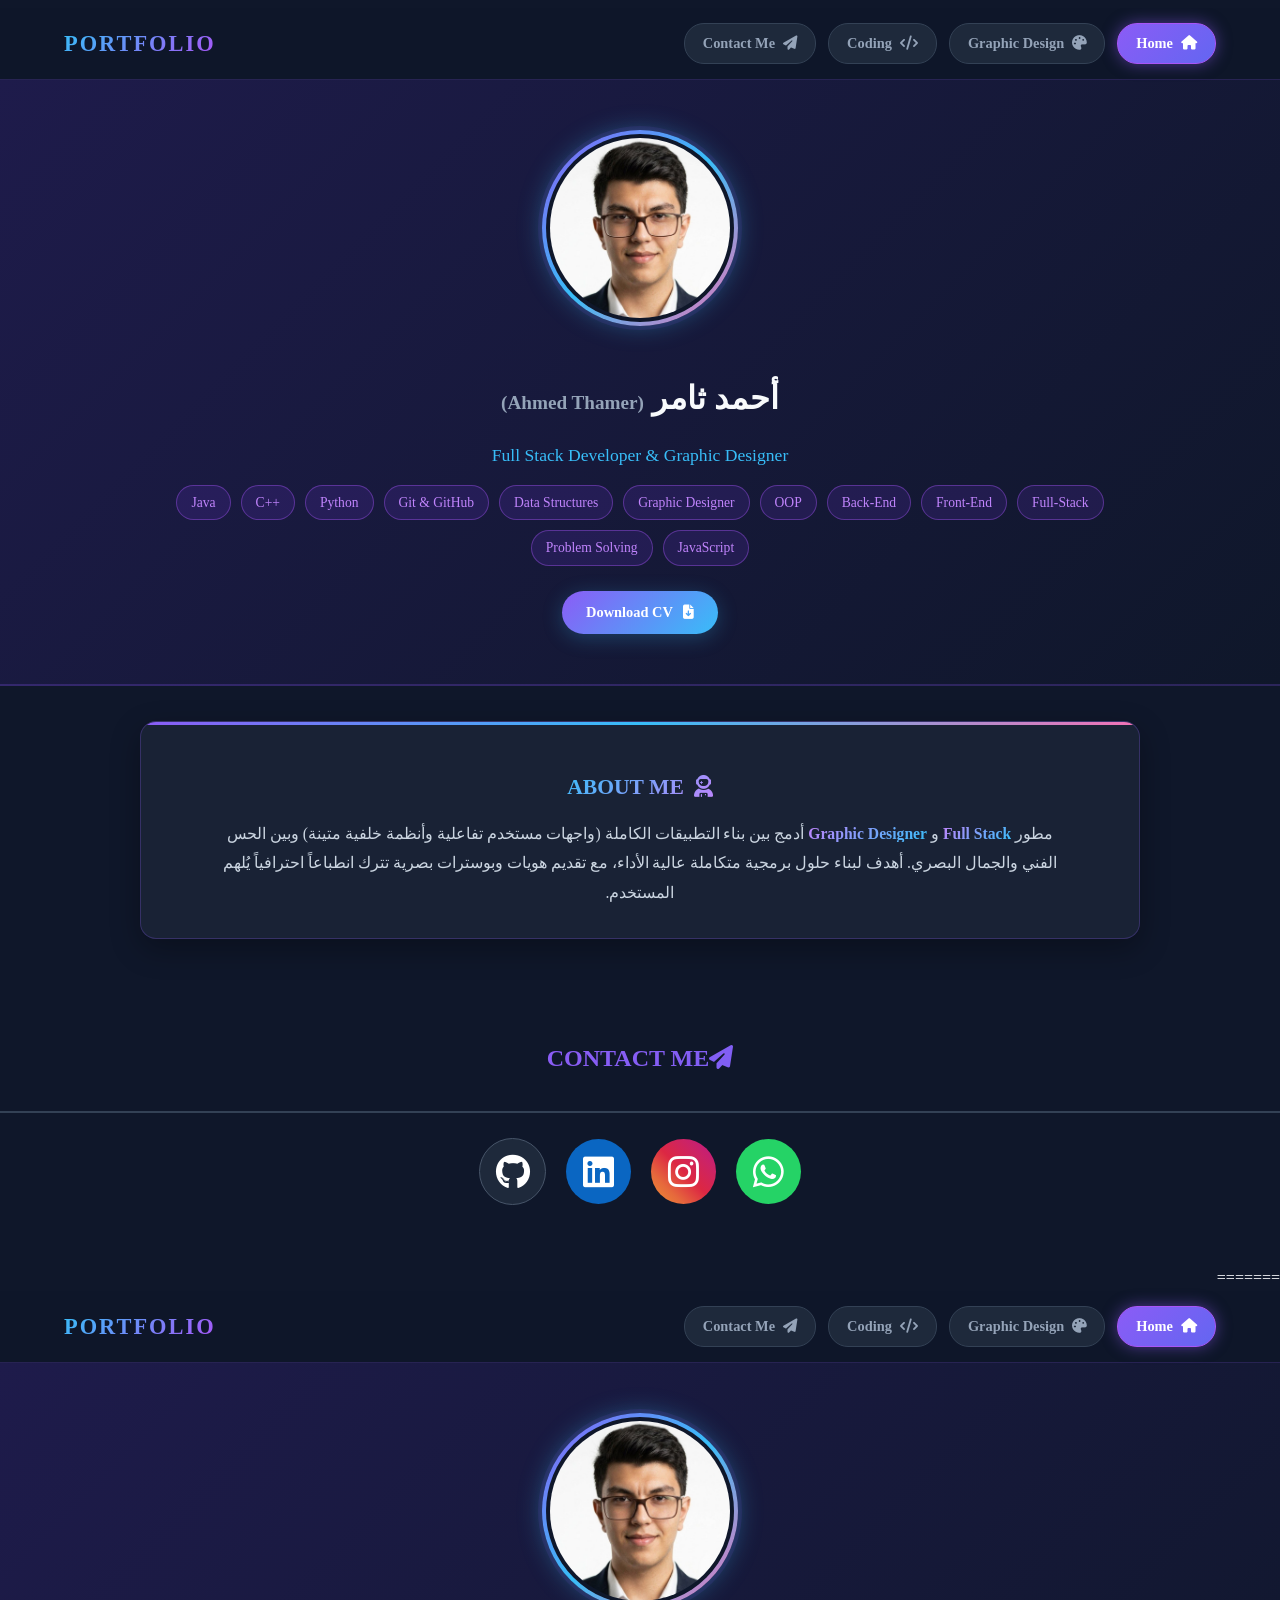
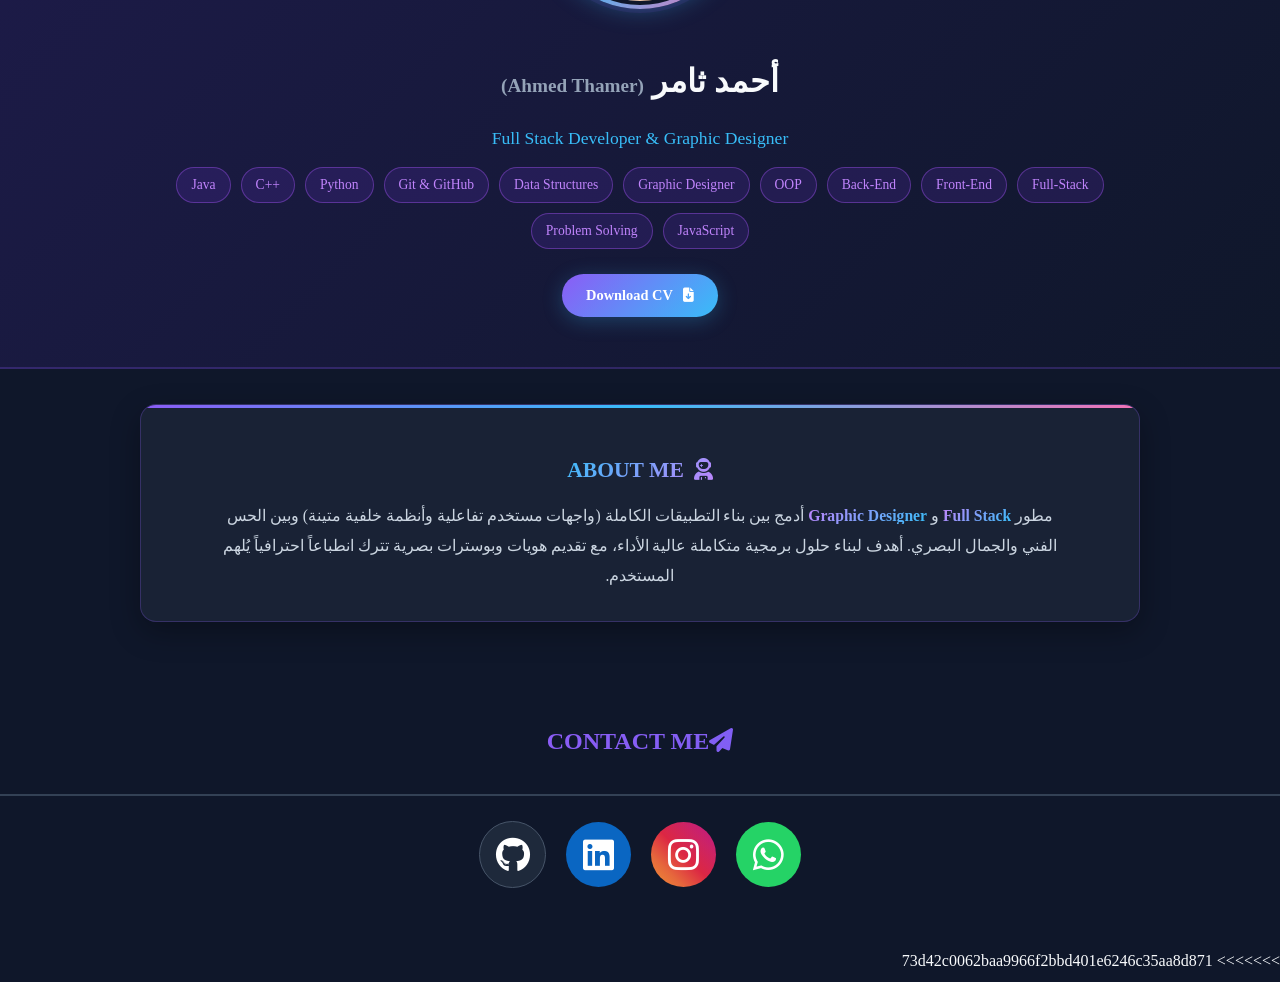
==== commit 0925e02b: "First commit" ====
--- a/index.html
+++ b/index.html
@@ -1,4 +1,3 @@
-<<<<<<< HEAD
 <!DOCTYPE html>
 <html lang="ar" dir="rtl">
 
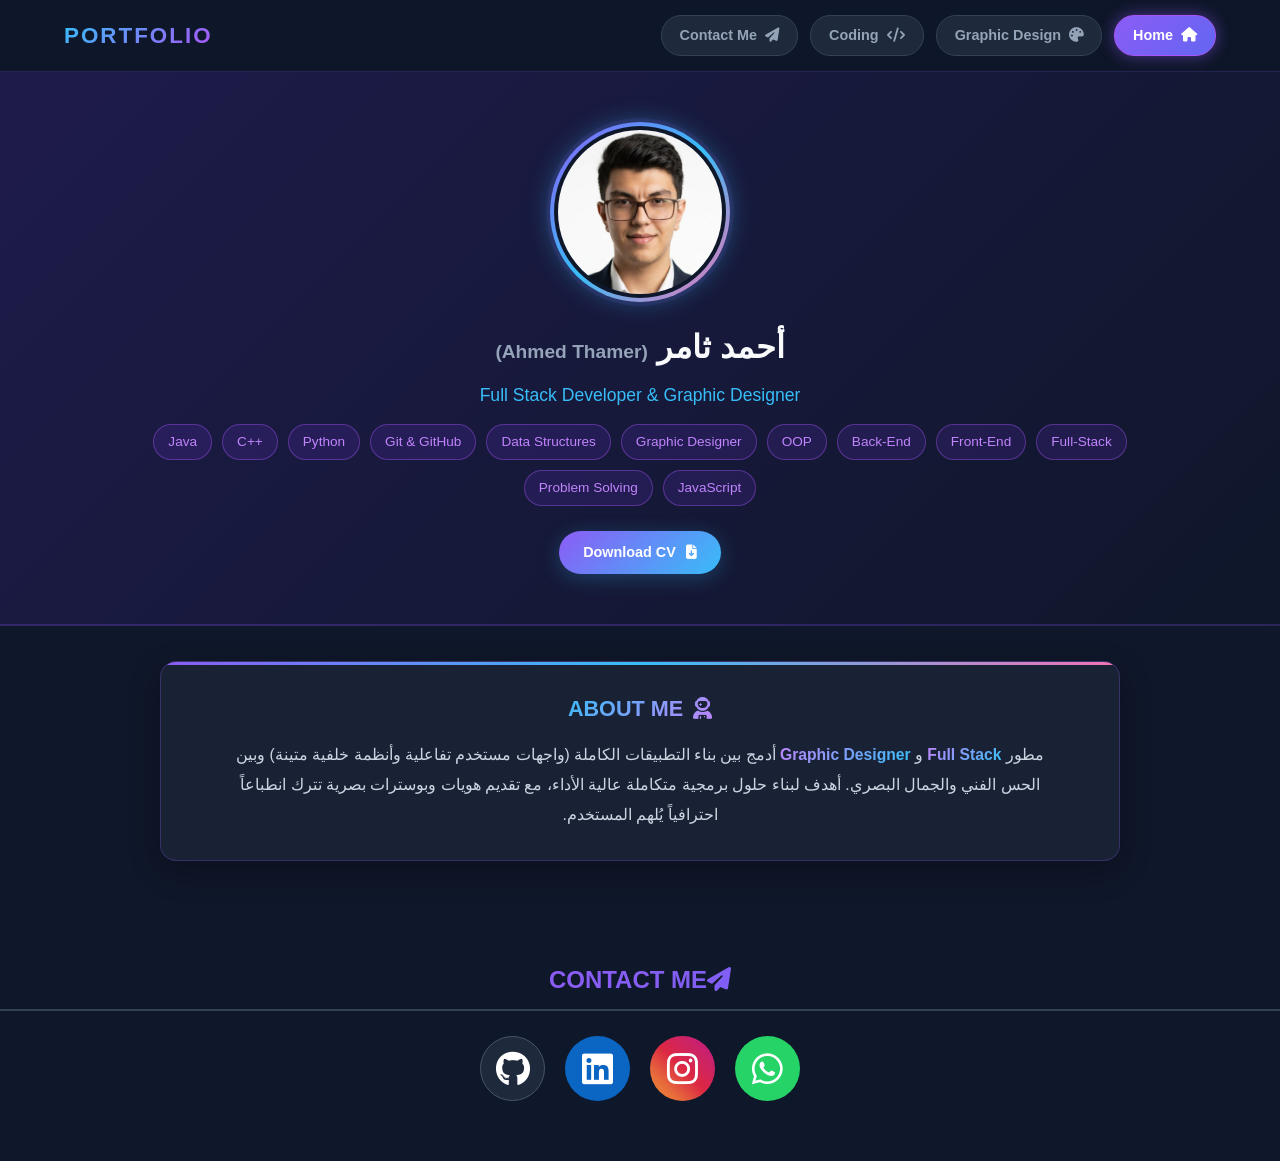
==== commit a627340a: "update portfolio" ====
--- a/index.html
+++ b/index.html
@@ -116,124 +116,4 @@
     <script src="script.js"></script>
 </body>
 
-=======
-<!DOCTYPE html>
-<html lang="ar" dir="rtl">
-
-<head>
-    <meta charset="UTF-8">
-    <meta name="viewport" content="width=device-width, initial-scale=1.0">
-
-    <!-- عنوان وتوصيف الموقع لـ SEO -->
-    <title>Ahmed Thamer | Portfolio</title>
-    <meta name="description"
-        content="البورتفوليو الشخصي للمطور والمصمم أحمد ثامر - متخصص في تطوير الـ Full Stack وتصميم الجرافيك.">
-    <meta name="author" content="Ahmed Thamer">
-
-    <!-- Open Graph -->
-    <meta property="og:title" content="Ahmed Thamer | Portfolio">
-    <meta property="og:description" content="Full Stack Developer & Graphic Designer Portfolio">
-    <meta property="og:image" content="ahmed-thamer.jpg">
-    <meta property="og:type" content="website">
-
-    <link rel="stylesheet" href="https://cdnjs.cloudflare.com/ajax/libs/font-awesome/6.4.0/css/all.min.css">
-    <link rel="stylesheet" href="style.css">
-</head>
-
-<body class="fade-in">
-
-    <!-- الهيدر الجديد مع الأزرار على اليسار وPORTFOLIO على اليمين -->
-    <header class="main-navbar">
-        <nav class="nav-links">
-            <a href="index.html" class="nav-btn active"><i class="fa-solid fa-house"></i> Home</a>
-            <a href="design.html" class="nav-btn"><i class="fa-solid fa-palette"></i> Graphic Design</a>
-            <a href="coding.html" class="nav-btn"><i class="fa-solid fa-code"></i> Coding</a>
-            <a href="#contact-section" class="nav-btn contact-btn"><i class="fa-solid fa-paper-plane"></i> Contact
-                Me</a>
-        </nav>
-        <div class="brand-logo">
-            <span>PORTFOLIO</span>
-        </div>
-    </header>
-
-    <!-- الهيرو سكشن الشخصي -->
-    <section class="hero-section">
-        <div class="hero-content">
-            <img src="ahmed-thamer.jpg" alt="Ahmed Thamer" class="profile-img">
-            <div class="hero-text">
-                <h1>أحمد ثامر <span>(Ahmed Thamer)</span></h1>
-                <p class="job-title">Full Stack Developer & Graphic Designer</p>
-
-                <div class="skills-tags">
-                    <span class="tag">Full-Stack</span>
-                    <span class="tag">Front-End</span>
-                    <span class="tag">Back-End</span>
-                    <span class="tag">OOP</span>
-                    <span class="tag">Graphic Designer</span>
-                    <span class="tag">Data Structures</span>
-                    <span class="tag">Git & GitHub</span>
-                    <span class="tag">Python</span>
-                    <span class="tag">++C</span>
-                    <span class="tag">Java</span>
-                    <span class="tag">JavaScript</span>
-                    <span class="tag">Problem Solving</span>
-                </div>
-
-                <div class="cv-download-wrapper">
-                    <a href="Ahmed Thamer_cv.pdf" download class="cv-btn">
-                        <i class="fa-solid fa-file-arrow-down"></i>
-                        <span>Download CV</span>
-                    </a>
-                </div>
-            </div>
-        </div>
-    </section>
-
-    <!-- قسم عنّي معدل ليعكس الـ Full Stack -->
-    <section class="about-section">
-        <div class="about-card">
-            <h2><i class="fa-solid fa-user-astronaut"></i>ABOUT ME</h2>
-            <p>
-                مطور <span>Full Stack</span> و <span>Graphic Designer</span> أدمج بين بناء التطبيقات الكاملة (واجهات
-                مستخدم تفاعلية وأنظمة خلفية متينة) وبين الحس الفني والجمال البصري. أهدف لبناء حلول برمجية متكاملة عالية
-                الأداء، مع تقديم هويات وبوسترات بصرية تترك انطباعاً احترافياً يُلهم المستخدم.
-            </p>
-        </div>
-    </section>
-
-    <!-- قسم التواصل معي -->
-    <footer id="contact-section" class="contact-footer">
-        <div class="contact-container">
-            <div class="section-divider">
-                <h3><i class="fa-solid fa-paper-plane"></i>CONTACT ME</h3>
-            </div>
-
-            <div class="social-icons-only">
-                <a href="https://wa.me/9647750507632" target="_blank" class="social-icon whatsapp" title="WhatsApp">
-                    <i class="fa-brands fa-whatsapp"></i>
-                </a>
-                <a href="https://www.instagram.com/ahm_th1?igsh=cnVtdjM2MXA0dHY=" target="_blank"
-                    class="social-icon instagram" title="Instagram">
-                    <i class="fa-brands fa-instagram"></i>
-                </a>
-                <a href="https://www.linkedin.com/in/ahmed-thamer-047982381" target="_blank"
-                    class="social-icon linkedin" title="LinkedIn">
-                    <i class="fa-brands fa-linkedin"></i>
-                </a>
-                <a href="https://github.com/ahmedthamer-ahth" target="_blank" class="social-icon github" title="GitHub">
-                    <i class="fa-brands fa-github"></i>
-                </a>
-            </div>
-        </div>
-    </footer>
-
-    <!-- زر العودة للأعلى -->
-    <button id="backToTop" class="back-to-top" title="العودة للأعلى" onclick="scrollToTop()">
-        <i class="fa-solid fa-arrow-up"></i>
-    </button>
-
-    <script src="script.js"></script>
-</body>
-
->>>>>>> 73d42c0062baa9966f2bbd401e6246c35aa8d871
 </html>
--- a/style.css
+++ b/style.css
@@ -1,4 +1,3 @@
-<<<<<<< HEAD
 /* ==========================================
    1. التنسيقات العامة والقيم الافتراضية
    ========================================== */
@@ -1314,1321 +1313,4 @@
         gap: 8px !important;
         margin-bottom: 15px !important;
     }
-=======
-/* ==========================================
-   1. التنسيقات العامة والقيم الافتراضية
-   ========================================== */
-* {
-    margin: 0;
-    padding: 0;
-    box-sizing: border-box;
-    font-family: 'Segoe UI', Tahoma, Geneva, Verdana, sans-serif;
-}
-
-/* تنسيق الخلفية العامة ولون النص الأساسي مع انسيابية الانتقال */
-body {
-    background-color: #0f172a;
-    color: #f8fafc;
-    line-height: 1.6;
-    opacity: 0;
-    transition: opacity 0.4s ease-in-out;
-}
-
-/* فئة تُضاف بالجافاسكربت لإظهار الصفحة بشكل سلس (Fade-In) */
-body.fade-in {
-    opacity: 1;
-}
-
-/* ==========================================
-   2. شريط التنقل العلوي (Main Navbar)
-   يحتوي على الأزرار جهة اليسار وشعار PORTFOLIO جهة اليمين.
-   ========================================== */
-.main-navbar {
-    display: flex;
-    justify-content: space-between;
-    align-items: center;
-    padding: 15px 5%;
-    background: rgba(15, 23, 42, 0.9);
-    backdrop-filter: blur(12px);
-    position: sticky;
-    top: 0;
-    z-index: 1000;
-    border-bottom: 1px solid rgba(139, 92, 246, 0.2);
-}
-
-/* أزرار التنقل (على اليسار في التنسيق العربي RTL) */
-.nav-links {
-    display: flex;
-    gap: 12px;
-    align-items: center;
-}
-
-.nav-btn {
-    background: #1e293b;
-    color: #94a3b8;
-    border: 1px solid #334155;
-    padding: 8px 18px;
-    border-radius: 20px;
-    font-size: 0.9rem;
-    font-weight: 600;
-    text-decoration: none;
-    transition: all 0.3s ease;
-    display: inline-flex;
-    align-items: center;
-    gap: 8px;
-}
-
-.nav-btn:hover {
-    background: linear-gradient(135deg, #8b5cf6, #6366f1);
-    color: #ffffff;
-    border-color: #a855f7;
-    box-shadow: 0 4px 12px rgba(139, 92, 246, 0.3);
-    transform: translateY(-2px);
-}
-
-/* تنسيق الزر النشط (Active State) لمعرفة الصفحة الحالية */
-.nav-btn.active {
-    background: linear-gradient(135deg, #8b5cf6, #6366f1);
-    color: #ffffff;
-    border-color: #a855f7;
-    box-shadow: 0 0 15px rgba(139, 92, 246, 0.5);
-    pointer-events: none;
-    /* لمنع إعادة تحميل الصفحة إذا ضغط عليه المستخدم مجدداً */
-}
-
-
-/* كلمة PORTFOLIO العصرية (على اليمين) */
-.brand-logo span {
-    font-size: 1.4rem;
-    font-weight: 800;
-    letter-spacing: 2px;
-    background: linear-gradient(135deg, #38bdf8, #a855f7);
-    background-clip: text;
-    -webkit-text-fill-color: transparent;
-}
-
-/* ==========================================
-   3. قسم الهيرو والملف الشخصي (Hero Section)
-   يحتوي على الصورة الشخصية، الاسم، المسمى الوظيفي والـ Tags.
-   ========================================== */
-.hero-section {
-    background: linear-gradient(135deg, #1e1b4b 0%, #0f172a 100%);
-    padding: 50px 20px;
-    border-bottom: 2px solid #8b5cf633;
-}
-
-.hero-content {
-    max-width: 1000px;
-    margin: 0 auto;
-    display: flex;
-    flex-direction: column;
-    align-items: center;
-    justify-content: center;
-    text-align: center;
-    gap: 20px;
-}
-
-/* صورة البروفايل والتأثير المضيء (Neon Glow Animation) */
-.profile-img {
-    width: 180px;
-    height: 180px;
-    border-radius: 50%;
-    object-fit: cover;
-    object-position: center 20%;
-    display: block;
-    margin-inline: auto;
-    padding: 4px;
-    border: 4px solid transparent;
-    background:
-        linear-gradient(#0f172a, #0f172a) padding-box,
-        linear-gradient(135deg, #8b5cf6 0%, #38bdf8 50%, #f472b6 100%) border-box;
-    box-shadow: 0 0 0 4px rgba(139, 92, 246, 0.1), 0 0 25px rgba(56, 189, 248, 0.35);
-    animation: neonGlow 2.8s ease-in-out infinite;
-}
-
-@keyframes neonGlow {
-
-    0%,
-    100% {
-        box-shadow: 0 0 0 4px rgba(139, 92, 246, 0.1), 0 0 25px rgba(56, 189, 248, 0.35);
-    }
-
-    50% {
-        box-shadow: 0 0 0 4px rgba(56, 189, 248, 0.12), 0 0 30px rgba(244, 114, 182, 0.4);
-    }
-}
-
-.hero-text h1 {
-    font-size: 2rem;
-    margin-bottom: 8px;
-}
-
-.hero-text h1 span {
-    color: #94a3b8;
-    font-size: 1.2rem;
-}
-
-.job-title {
-    color: #38bdf8;
-    font-size: 1.1rem;
-    margin-bottom: 15px;
-}
-
-.skills-tags {
-    display: flex;
-    flex-wrap: wrap;
-    justify-content: center;
-    gap: 10px;
-}
-
-.tag {
-    background: rgba(124, 58, 237, 0.15);
-    color: #c084fc;
-    border: 1px solid rgba(168, 85, 247, 0.4);
-    padding: 6px 14px;
-    border-radius: 20px;
-    font-size: 0.85rem;
-}
-
-/* ==========================================
-   4. قسم عنّي (About Me Section)
-   ========================================== */
-.about-section {
-    max-width: 1000px;
-    margin: 35px auto 15px auto;
-    padding: 0 20px;
-}
-
-.about-card {
-    background: rgba(30, 41, 59, 0.7);
-    backdrop-filter: blur(10px);
-    border: 1px solid rgba(139, 92, 246, 0.25);
-    border-radius: 16px;
-    padding: 30px;
-    text-align: center;
-    box-shadow: 0 10px 30px rgba(0, 0, 0, 0.3);
-    position: relative;
-    overflow: hidden;
-    transition: transform 0.3s ease, border-color 0.3s ease;
-}
-
-.about-card:hover {
-    border-color: rgba(56, 189, 248, 0.4);
-    transform: translateY(-2px);
-}
-
-.about-card::before {
-    content: '';
-    position: absolute;
-    top: 0;
-    right: 0;
-    left: 0;
-    height: 3px;
-    background: linear-gradient(90deg, #8b5cf6 0%, #38bdf8 50%, #f472b6 100%);
-}
-
-.about-card h2 {
-    font-size: 1.35rem;
-    margin-bottom: 14px;
-    display: inline-flex;
-    align-items: center;
-    gap: 10px;
-    background: linear-gradient(135deg, #38bdf8, #c084fc);
-    background-clip: text;
-    -webkit-text-fill-color: transparent;
-    font-weight: 700;
-}
-
-.about-card p {
-    color: #cbd5e1;
-    font-size: 0.98rem;
-    line-height: 1.9;
-    max-width: 850px;
-    margin: 0 auto;
-}
-
-.about-card p span {
-    background: linear-gradient(135deg, #c084fc, #38bdf8);
-    background-clip: text;
-    -webkit-text-fill-color: transparent;
-    font-weight: 700;
-}
-
-/* ==========================================
-   5. زر تحميل السيرة الذاتية (CV Button)
-   ========================================== */
-.cv-download-wrapper {
-    margin-top: 25px;
-}
-
-.cv-btn {
-    display: inline-flex;
-    align-items: center;
-    gap: 10px;
-    background: linear-gradient(135deg, #8b5cf6, #38bdf8);
-    color: #ffffff;
-    padding: 10px 24px;
-    border-radius: 30px;
-    font-size: 0.9rem;
-    font-weight: 700;
-    text-decoration: none;
-    box-shadow: 0 4px 20px rgba(56, 189, 248, 0.25);
-    transition: all 0.3s ease;
-}
-
-.cv-btn:hover {
-    transform: translateY(-3px) scale(1.03);
-    box-shadow: 0 6px 25px rgba(139, 92, 246, 0.45);
-}
-
-/* ==========================================
-   6. شبكة عرض المشاريع (Projects Grid & Cards)
-   ========================================== */
-.projects-section {
-    max-width: 1000px;
-    margin: 40px auto;
-    padding: 0 20px;
-}
-
-.projects-grid {
-    display: grid;
-    grid-template-columns: repeat(auto-fill, minmax(280px, 1fr));
-    gap: 20px;
-    width: 100%;
-    padding: 20px 0;
-}
-
-.project-card {
-    background: #1e293b;
-    border-radius: 12px;
-    border: 1px solid #334155;
-    overflow: hidden;
-    display: flex;
-    flex-direction: column;
-    transition: transform 0.2s ease-in-out;
-}
-
-.project-card:hover {
-    transform: translateY(-7px);
-    box-shadow: 0 10px 25px rgba(139, 92, 246, 0.25);
-}
-
-.card-img {
-    width: 100%;
-    height: auto;
-    object-fit: cover;
-    border-bottom: 1px solid #334155;
-}
-
-.card-content {
-    padding: 14px;
-    display: flex;
-    flex-direction: column;
-    justify-content: space-between;
-    flex-grow: 1;
-}
-
-.card-content h3 {
-    font-size: 0.95rem;
-    color: #f8fafc;
-    margin-bottom: 6px;
-}
-
-.card-desc {
-    font-size: 0.8rem;
-    color: #94a3b8;
-    line-height: 1.4;
-    margin-bottom: 10px;
-}
-
-.social-btn,
-.project-btn {
-    display: flex;
-    align-items: center;
-    justify-content: center;
-    gap: 8px;
-    width: 100%;
-    padding: 10px 16px;
-    border-radius: 8px;
-    text-decoration: none;
-    font-weight: 600;
-    transition: background 0.3s, transform 0.2s;
-}
-
-.instagram-btn {
-    background: linear-gradient(45deg, #833ab4, #fd1dfd, #fcb045);
-    color: #ffffff;
-}
-
-.linkedin-btn {
-    background: #0a66c2;
-    color: #ffffff;
-}
-
-/* ==========================================
-   7. قسم التواصل والروابط الاجتماعية (Contact Footer)
-   ========================================== */
-.contact-footer {
-    padding: 20px 0 60px 0;
-    margin-top: 40px;
-}
-
-.social-icons-only {
-    display: flex;
-    justify-content: center;
-    align-items: center;
-    gap: 20px;
-    flex-wrap: wrap;
-}
-
-.social-icon {
-    display: inline-flex;
-    align-items: center;
-    justify-content: center;
-    width: 65px;
-    height: 65px;
-    border-radius: 50%;
-    font-size: 2.2rem;
-    color: #ffffff;
-    text-decoration: none;
-    transition: all 0.3s ease;
-}
-
-.social-icon:hover {
-    transform: translateY(-5px) scale(1.1);
-}
-
-.social-icon.whatsapp {
-    background: #25d366;
-}
-
-.social-icon.instagram {
-    background: linear-gradient(45deg, #f09433, #e6683c, #dc2743, #cc2366, #bc1888);
-}
-
-.social-icon.linkedin {
-    background: #0a66c2;
-}
-
-.social-icon.github {
-    background: #1e293b;
-    border: 1px solid #475569;
-}
-
-.section-divider {
-    border-bottom: 2px solid #334155;
-    margin: 40px 0 25px 0;
-    padding-bottom: 10px;
-    text-align: center;
-}
-
-.section-divider h3 {
-    font-size: 1.5rem;
-    font-weight: 700;
-    background: linear-gradient(135deg, #a855f7, #6366f1);
-    background-clip: text;
-    -webkit-text-fill-color: transparent;
-}
-
-/* ==========================================
-   8. زر العودة للأعلى (Back to Top)
-   ========================================== */
-.back-to-top {
-    position: fixed;
-    bottom: 30px;
-    left: 30px;
-    width: 48px;
-    height: 48px;
-    border-radius: 50%;
-    background: linear-gradient(135deg, #8b5cf6, #38bdf8);
-    color: #ffffff;
-    border: none;
-    cursor: pointer;
-    display: flex;
-    align-items: center;
-    justify-content: center;
-    font-size: 1.2rem;
-    opacity: 0;
-    visibility: hidden;
-    transition: all 0.3s ease;
-    z-index: 9999;
-}
-
-.back-to-top.show {
-    opacity: 1;
-    visibility: visible;
-}
-
-/* ==========================================
-   9. التجاوب مع الشاشات الصغيرة (Responsive Design)
-   ========================================== */
-html,
-body {
-    overflow-x: hidden;
-    width: 100%;
-}
-
-@media (max-width: 768px) {
-    .main-navbar {
-        flex-direction: column-reverse;
-        gap: 15px;
-    }
-
-    .projects-grid {
-        grid-template-columns: 1fr;
-    }
-}
-
-.placeholder-img {
-    background-color: #1e293b;
-    min-height: 150px;
-    border: 1px dashed #475569;
-}
-
-/* ==========================================
-   10. ترتيبات الهوية البصرية
-   ========================================== */
-
-.logo-concept-grid {
-    display: flex;
-    flex-direction: row;
-    align-items: center;
-    justify-content: space-between;
-    gap: 30px;
-}
-
-.logo-display-main {
-    flex-shrink: 0;
-    width: 200px;
-    height: 200px;
-    border-radius: 12px;
-    overflow: hidden;
-    border: 1px solid #334155;
-}
-
-.concept-img {
-    width: 100%;
-    height: 100%;
-    object-fit: cover;
-}
-
-.concept-text {
-    flex-grow: 1;
-}
-
-.brand-intro {
-    color: #f8fafc;
-    font-size: 0.95rem;
-    line-height: 1.7;
-    margin-bottom: 12px;
-}
-
-.concept-list {
-    list-style-type: disc;
-    padding-right: 20px;
-    margin: 0;
-    display: flex;
-    flex-direction: column;
-    gap: 8px;
-}
-
-.concept-list li {
-    color: #cbd5e1;
-    font-size: 0.9rem;
-    line-height: 1.6;
-}
-
-.concept-list li strong {
-    color: #38bdf8;
-}
-
-@media (max-width: 768px) {
-    .logo-concept-grid {
-        flex-direction: column;
-        align-items: center;
-    }
-
-    .logo-display-main {
-        width: 160px;
-        height: 160px;
-    }
-}
-
-/* شبكة أنماط الشعار (3 كروت متجاورة) */
-.logo-variations-grid {
-    display: grid;
-    grid-template-columns: repeat(3, 1fr);
-    /* تجعل الكروت الثلاثة متجاورة بصف واحد */
-    gap: 20px;
-    margin-top: 15px;
-}
-
-/* الكارت الخارجي لكل نمط */
-.variation-card {
-    background: #0f172a;
-    border: 1px solid #334155;
-    border-radius: 12px;
-    padding: 15px;
-    text-align: center;
-    display: flex;
-    flex-direction: column;
-    align-items: center;
-    gap: 12px;
-    transition: transform 0.3s ease, border-color 0.3s ease;
-}
-
-.variation-card:hover {
-    transform: translateY(-4px);
-    border-color: #38bdf8;
-}
-
-/* الحاوية المربعة للصور لحجم صغير ومتناسق */
-.var-img-wrapper {
-    width: 130px;
-    height: 130px;
-    border-radius: 8px;
-    overflow: hidden;
-    display: flex;
-    align-items: center;
-    justify-content: center;
-    background-color: #020617;
-}
-
-.var-img {
-    width: 100%;
-    height: 100%;
-    object-fit: cover;
-}
-
-/* عنوان النمط تحت الصورة */
-.variation-card span {
-    color: #cbd5e1;
-    font-size: 0.85rem;
-    font-weight: 600;
-}
-
-/* تجاوب مع الشاشات الصغيرة (الموبايل) */
-@media (max-width: 640px) {
-    .logo-variations-grid {
-        grid-template-columns: repeat(1, 1fr);
-        /* تتحول لعمود واحد في الموبايل لعدم الانضغاط */
-        gap: 15px;
-    }
-
-    .var-img-wrapper {
-        width: 150px;
-        height: 150px;
-    }
-}
-
-/* شبكة كروت الألوان */
-.color-palette-grid {
-    display: grid;
-    grid-template-columns: repeat(auto-fit, minmax(180px, 1fr));
-    gap: 15px;
-    margin-bottom: 25px;
-}
-
-.color-card {
-    background: #0f172a;
-    border: 1px solid #334155;
-    border-radius: 12px;
-    overflow: hidden;
-    display: flex;
-    flex-direction: column;
-    transition: transform 0.3s ease, border-color 0.3s ease;
-}
-
-.color-card:hover {
-    transform: translateY(-4px);
-    border-color: #38bdf8;
-}
-
-.color-preview {
-    height: 90px;
-    width: 100%;
-}
-
-.color-details {
-    padding: 12px;
-    display: flex;
-    flex-direction: column;
-    gap: 4px;
-}
-
-.color-tag {
-    font-size: 0.7rem;
-    color: #38bdf8;
-    font-weight: 600;
-}
-
-.color-title {
-    font-size: 0.95rem;
-    color: #f8fafc;
-    margin: 2px 0 6px 0;
-}
-
-.color-details p {
-    font-size: 0.75rem;
-    color: #94a3b8;
-    margin: 0;
-    direction: ltr;
-    text-align: right;
-}
-
-.color-details p span {
-    color: #cbd5e1;
-    font-weight: 600;
-}
-
-/* دليل استخدام الألوان */
-.color-guide-box {
-    background: #0f172a;
-    border: 1px solid #334155;
-    border-radius: 12px;
-    padding: 20px;
-}
-
-.color-guide-box h5 {
-    color: #38bdf8;
-    font-size: 1rem;
-    margin-bottom: 12px;
-}
-
-.color-guide-list {
-    list-style-type: disc;
-    padding-right: 20px;
-    margin: 0;
-    display: flex;
-    flex-direction: column;
-    gap: 8px;
-}
-
-.color-guide-list li {
-    color: #cbd5e1;
-    font-size: 0.88rem;
-    line-height: 1.6;
-}
-
-.color-guide-list li strong {
-    color: #f8fafc;
-}
-
-/* ==========================================
-   11. ترتيبات mockup الانستغرام
-   ========================================== */
-
-/* حاوية الموك أب المستطيل بكامل العرض */
-.full-mockup-container {
-    width: 100%;
-    border-radius: 12px;
-    overflow: hidden;
-    border: 1px solid #334155;
-    background: #0a192f;
-    box-shadow: 0 8px 25px rgba(0, 0, 0, 0.3);
-    margin-top: 15px;
-}
-
-.full-mockup-img {
-    width: 100%;
-    height: auto;
-    display: block;
-    object-fit: cover;
-    transition: transform 0.4s ease;
-}
-
-.full-mockup-container:hover .full-mockup-img {
-    transform: scale(1.015);
-    /* تأثير زوم خفيف عند التحويم */
-}
-
-/* شبكة صور الموك أب المنفصلة */
-.separate-mockups-grid {
-    display: grid;
-    grid-template-columns: repeat(3, 1fr);
-    /* ثلاث أوردة منفصلة جنب إلى جنب */
-    gap: 20px;
-    margin-top: 15px;
-}
-
-/* الكارت الخارجي لكل موك أب */
-.mockup-card {
-    background: #0f172a;
-    border: 1px solid #334155;
-    border-radius: 12px;
-    padding: 12px;
-    display: flex;
-    flex-direction: column;
-    align-items: center;
-    gap: 10px;
-    transition: transform 0.3s ease, border-color 0.3s ease, box-shadow 0.3s ease;
-}
-
-.mockup-card:hover {
-    transform: translateY(-5px);
-    border-color: #38bdf8;
-    box-shadow: 0 10px 20px rgba(0, 0, 0, 0.4);
-}
-
-/* حاوية الصورة بداخل الكارت */
-.mockup-img-wrapper {
-    width: 100%;
-    height: 260px;
-    /* ارتفاع ثابت لتوحيد أبعاد الكروت الثلاثة */
-    border-radius: 8px;
-    overflow: hidden;
-    background-color: #020617;
-}
-
-.mockup-img {
-    width: 100%;
-    height: 100%;
-    object-fit: cover;
-    /* تغطية المساحة بدون مط الصورة */
-    display: block;
-}
-
-/* العنوان السفلي لكل صورة */
-.mockup-label {
-    color: #cbd5e1;
-    font-size: 0.85rem;
-    font-weight: 600;
-    text-align: center;
-}
-
-/* تجاوب للشاشات المتوسطة والصغيرة */
-@media (max-width: 992px) {
-    .separate-mockups-grid {
-        grid-template-columns: repeat(2, 1fr);
-        /* كارتين بالصف في التابلت */
-    }
-}
-
-@media (max-width: 640px) {
-    .separate-mockups-grid {
-        grid-template-columns: repeat(1, 1fr);
-        /* كارت واحد بالصف في الموبايل */
-    }
-
-    .mockup-img-wrapper {
-        height: 220px;
-    }
-}
-
-/* رأس القسم (Section Header) بتصميم عصري */
-.case-study-header {
-    display: flex;
-    align-items: center;
-    justify-content: space-between;
-    flex-wrap: wrap;
-    gap: 12px;
-    padding-bottom: 12px;
-    margin-bottom: 15px;
-    border-bottom: 1px solid rgba(56, 189, 248, 0.15);
-    /* خط فاصل خفيف جداً ومضيء */
-    position: relative;
-}
-
-/* شريط إضاءة جانبي صغير بجانب العنوان */
-.case-study-header h4 {
-    font-size: 1.15rem;
-    font-weight: 700;
-    color: #f8fafc;
-    margin: 0;
-    display: flex;
-    align-items: center;
-    gap: 10px;
-}
-
-.case-study-header h4 i {
-    color: #38bdf8;
-    /* لون أيقونة العنوان */
-    font-size: 1rem;
-}
-
-/* شارة النص الإنجليزي (Badge) لتفصل اللغة الإنجليزية عن العربية بشكل أنيق */
-.header-badge {
-    background: rgba(56, 189, 248, 0.08);
-    border: 1px solid rgba(56, 189, 248, 0.25);
-    color: #38bdf8;
-    padding: 4px 12px;
-    border-radius: 20px;
-    font-size: 0.75rem;
-    font-weight: 600;
-    letter-spacing: 0.5px;
-    direction: ltr;
-    /* لضمان ضبط النص الإنجليزي بشكل صحيح */
-}
-
-/* النص الوصفي تحت العنوان */
-.section-desc {
-    color: #94a3b8;
-    font-size: 0.88rem;
-    line-height: 1.6;
-    margin-top: -5px;
-    margin-bottom: 20px;
-}
-
-/* ضبط المسافات بين الأقسام لراحة العين */
-.case-study-block {
-    margin-bottom: 60px;
-    /* مسافة عمودية ممتازة بين كل قسم والآخر */
-    position: relative;
-}
-
-/* إضافة خط فاصل شفاف ونظيف بين الأقسام (اختياري لمزيد من الترتيب) */
-.case-study-block:not(:last-child)::after {
-    content: '';
-    display: block;
-    width: 100%;
-    height: 1px;
-    background: linear-gradient(90deg, transparent, rgba(56, 189, 248, 0.15), transparent);
-    margin-top: 60px;
-    /* يوضع الخط تماماً في منتصف المسافة بين القسمين */
-}
-
-/* تقليل المسافة قليلاً في شاشات الموبايل حتى لا يصبح السكرول طويلاً جداً */
-@media (max-width: 768px) {
-    .case-study-block {
-        margin-bottom: 40px;
-    }
-
-    .case-study-block:not(:last-child)::after {
-        margin-top: 40px;
-    }
-}
-
-/* ==========================================
-   12. ترتيبات الخطوط
-   ========================================== */
-
-/* كارت الخطوط الرئيسي */
-.typography-card {
-    background: #0f172a;
-    border: 1px solid #334155;
-    border-radius: 12px;
-    padding: 24px;
-    display: flex;
-    flex-direction: column;
-    gap: 20px;
-}
-
-/* معاينة الخط والحروف */
-.typo-main-preview {
-    border-bottom: 1px dashed #334155;
-    padding-bottom: 20px;
-}
-
-.typo-label {
-    font-size: 0.75rem;
-    color: #38bdf8;
-    font-weight: 600;
-    text-transform: uppercase;
-    letter-spacing: 0.5px;
-}
-
-.typo-font-name {
-    font-size: 2.2rem;
-    color: #ffffff;
-    margin: 6px 0 12px 0;
-    font-weight: 800;
-    font-family: 'Lama Sans', sans-serif;
-    /* يطبق خطك إذا كان معرفاً */
-}
-
-.typo-arabic-specimen {
-    color: #cbd5e1;
-    font-size: 1.1rem;
-    line-height: 1.8;
-    margin-bottom: 8px;
-    direction: rtl;
-}
-
-.typo-num-specimen {
-    color: #64748b;
-    font-size: 0.9rem;
-    letter-spacing: 1px;
-    margin: 0;
-    direction: ltr;
-    text-align: right;
-}
-
-/* شبكة الأوزان والأنماط */
-.typo-weights-grid {
-    display: grid;
-    grid-template-columns: repeat(auto-fit, minmax(220px, 1fr));
-    gap: 15px;
-}
-
-.weight-item {
-    background: #020617;
-    border: 1px solid #1e293b;
-    border-radius: 8px;
-    padding: 12px 16px;
-    display: flex;
-    flex-direction: column;
-    gap: 4px;
-}
-
-.weight-style {
-    color: #f8fafc;
-    font-size: 0.95rem;
-}
-
-/* تطبيق أوزان وتكثيف الخط على العينات */
-.style-extrabold-cond {
-    font-weight: 800;
-    font-stretch: condensed;
-    /* في حال توفر الخاصية */
-    color: #38bdf8;
-}
-
-.style-bold {
-    font-weight: 700;
-}
-
-.style-medium {
-    font-weight: 500;
-    color: #94a3b8;
-}
-
-.weight-use {
-    font-size: 0.75rem;
-    color: #64748b;
-}
-
-/* تجاوب للشاشات الصغيرة */
-@media (max-width: 640px) {
-    .typography-card {
-        padding: 16px;
-    }
-
-    .typo-font-name {
-        font-size: 1.75rem;
-    }
-
-    .typo-arabic-specimen {
-        font-size: 0.95rem;
-    }
-}
-
-/* ==========================================
-   13. ترتيبات أيقونات الانستغرام Highlights
-   ========================================== */
-
-/* توسيط الحاوية بالكامل في منتصف الشاشة */
-.highlights-slider {
-    display: flex;
-    justify-content: center;
-    /* توسيط أفقي ممتاز */
-    align-items: center;
-    flex-wrap: wrap;
-    /* تسمح للأيقونات بالنزول لسطر ثاني بسلاسة في الموبايل */
-    gap: 25px;
-    /* مسافة مريحة بين الأيقونات */
-    padding: 20px 0;
-    width: 100%;
-}
-
-/* العنصر الفردي */
-.highlight-item {
-    display: flex;
-    flex-direction: column;
-    align-items: center;
-    gap: 10px;
-    cursor: pointer;
-    transition: transform 0.2s ease;
-}
-
-.highlight-item:hover {
-    transform: translateY(-5px);
-    /* رفع خفيف عند التمرير */
-}
-
-/* تصميم الدائرة الإطارية */
-.highlight-circle {
-    width: 95px;
-    /* تكبير الدائرة */
-    height: 95px;
-    border-radius: 50%;
-    overflow: hidden;
-    border: 2px solid #38bdf8;
-    background-color: #0b1727;
-    /* نفس خلفية التصميم */
-    display: flex;
-    align-items: center;
-    justify-content: center;
-    padding: 2px;
-    /* تقليل المسافة الداخلية لتكبر الأيقونة وتوضح */
-    box-shadow: 0 4px 15px rgba(0, 0, 0, 0.4);
-}
-
-/* ضبط الصورة داخل الدائرة لتملأ المركز */
-.highlight-circle img {
-    width: 100%;
-    height: 100%;
-    object-fit: cover;
-    /* تجعل الصورة واضحة وتملأ المنتصف تماماً */
-    border-radius: 50%;
-    display: block;
-}
-
-/* اسم الأيقونة أسفل الدائرة */
-.highlight-item span {
-    color: #e2e8f0;
-    font-size: 0.85rem;
-    font-weight: 600;
-    text-align: center;
-    white-space: nowrap;
-}
-
-/* تجاوب للشاشات الصغيرة */
-@media (max-width: 640px) {
-    .highlight-circle {
-        width: 75px;
-        height: 75px;
-    }
-
-    .highlights-slider {
-        gap: 15px;
-    }
-}
-
-/* تطبيق تأثير الزجاج الشفاف على الحاويات الكبيرة */
-.case-study-block {
-    background: rgba(15, 23, 42, 0.55) !important;
-    /* لون كحلي داكن بنسبة شفافية */
-    backdrop-filter: blur(12px) saturate(180%);
-    /* ضبابية خلفية الزجاج مع زيادة تشبع الألوان */
-    -webkit-backdrop-filter: blur(12px) saturate(180%);
-    /* لدعم متصفحات سفاري */
-    border: 1px solid rgba(255, 255, 255, 0.08) !important;
-    /* إطار زجاجي ناعم مضيء */
-    border-radius: 16px;
-    padding: 24px;
-    box-shadow: 0 8px 32px 0 rgba(0, 0, 0, 0.37);
-    /* ظل خارجي ناعم يعزز العمق */
-
-    /* حدد العرض الأقصى ليكون على نفس شبكة (Grid) باقي الموقع */
-    max-width: 1100px;
-    /* يمكنك زيادة أو تقليل الرقم حسب عرض الـ Header لديك */
-
-    /* هذا السطر هو السر لتوسيط المستطيل وترك الفراغات متساوية يميناً ويساراً */
-    margin: 40px auto;
-
-    /* هوامش داخلية لعدم التوهان مع الحواف */
-    padding: 30px;
-
-    /* لضمان احتساب البادنج من ضمن العرض الإجمالي */
-    box-sizing: border-box;
-
-}
-
-/* تطبيق تأثير الزجاج على الكروت الفرعية (كروت الموك أب والخطوط والألوان) */
-.mockup-card,
-.typography-card,
-.icon-set-card,
-.weight-item {
-    background: rgba(2, 6, 23, 0.4) !important;
-    backdrop-filter: blur(8px);
-    -webkit-backdrop-filter: blur(8px);
-    border: 1px solid rgba(56, 189, 248, 0.12) !important;
-    transition: all 0.3s ease-in-out;
-}
-
-/* تأثير التمرير على الكروت الزجاجية */
-.mockup-card:hover,
-.icon-set-card:hover {
-    background: rgba(15, 23, 42, 0.75) !important;
-    border-color: rgba(56, 189, 248, 0.4) !important;
-    box-shadow: 0 10px 25px -5px rgba(56, 189, 248, 0.15);
-}
-
-
-/* ==========================================
-   14. ترتيبات قسم البرمجة الخاصة بالمنيو
-   ========================================== */
-
-/* الحاوية التي تجمع النص والصور */
-.project-card-container {
-    display: flex !important;
-    flex-direction: row-reverse !important; /* يعكس اتجاه العناصر داخل هذا الكارت فقط */
-    justify-content: space-between;
-    align-items: center;
-    gap: 30px;
-    width: 100%;
-}
-
-/* جهة النصوص: لضمان أخذها مساحتها كاملة على اليمين والمحاذاة لليمين */
-.project-info-side {
-    flex: 1.2;
-    text-align: right;
-    direction: rtl;
-}
-
-/* جهة الصور: تستقر على اليسار */
-.project-preview-side {
-    flex: 1;
-    display: flex;
-    gap: 15px;
-    justify-content: center;
-}
-
-.phone-mockup-frame {
-    width: 48%;
-    border-radius: 16px;
-    overflow: hidden;
-    border: 2px solid rgba(56, 189, 248, 0.2);
-    box-shadow: 0 10px 25px rgba(0, 0, 0, 0.5);
-    transition: transform 0.3s ease, border-color 0.3s ease;
-}
-
-.phone-mockup-frame:hover {
-    transform: translateY(-5px);
-    border-color: #38bdf8;
-}
-
-.phone-mockup-frame img {
-    width: 100%;
-    height: auto;
-    display: block;
-}
-
-/* الشارات التقنية Tech Stack */
-.tech-stack-wrapper {
-    display: flex;
-    flex-wrap: wrap;
-    gap: 10px;
-    margin-bottom: 20px;
-}
-
-.tech-tag {
-    background: rgba(56, 189, 248, 0.08);
-    border: 1px solid rgba(56, 189, 248, 0.2);
-    color: #38bdf8;
-    padding: 6px 14px;
-    border-radius: 20px;
-    font-size: 0.8rem;
-    font-weight: 600;
-    display: flex;
-    align-items: center;
-    gap: 6px;
-}
-
-/* قائمة المميزات */
-.project-features-list {
-    display: flex;
-    flex-direction: column;
-    gap: 16px;
-    margin-bottom: 25px;
-}
-
-.feature-item {
-    display: flex;
-    align-items: flex-start;
-    gap: 12px;
-}
-
-.feature-item i {
-    color: #ffd700;
-    font-size: 1.1rem;
-    margin-top: 3px;
-}
-
-.feature-item strong {
-    color: #f8fafc;
-    font-size: 0.95rem;
-    display: block;
-    margin-bottom: 2px;
-}
-
-.feature-item p {
-    color: #94a3b8;
-    font-size: 0.85rem;
-    margin: 0;
-    line-height: 1.5;
-}
-
-/* الأزرار التفاعلية */
-.project-action-btns {
-    display: flex;
-    gap: 15px;
-    flex-wrap: wrap;
-}
-
-.btn-primary,
-.btn-secondary {
-    padding: 10px 20px;
-    border-radius: 8px;
-    font-size: 0.88rem;
-    font-weight: 600;
-    text-decoration: none;
-    display: inline-flex;
-    align-items: center;
-    gap: 8px;
-    transition: all 0.3s ease;
-}
-
-.btn-primary {
-    background: #38bdf8;
-    color: #020617;
-}
-
-.btn-primary:hover {
-    background: #0284c7;
-    color: #ffffff;
-    box-shadow: 0 4px 15px rgba(56, 189, 248, 0.3);
-}
-
-.btn-secondary {
-    background: transparent;
-    color: #f8fafc;
-    border: 1px solid #334155;
-}
-
-.btn-secondary:hover {
-    border-color: #38bdf8;
-    color: #38bdf8;
-}
-
-/* تنسيقات الشاشات الصغيرة (التلفون) */
-@media (max-width: 768px) {
-
-    /* تحويل العرض من أفقي إلى عمودي بالتدريج */
-    .project-card-container {
-        flex-direction: column !important; /* تحويل العناصر لتكون فوق بعضها */
-        gap: 20px !important;
-        padding: 15px !important;
-    }
-
-    /* ترتيب العناصر: يجعل الصور تظهر أولاً فوق ثم التفاصيل تحتها (أو العكس) */
-    .project-info-side {
-        width: 100% !important;
-        text-align: right !important; /* محاذاة النص لليمين */
-    }
-
-    .project-preview-side {
-        width: 100% !important;
-        justify-content: center !important;
-        order: -1; /* تجعل الصور تظهر في الأعلى أولاً بالهاتف */
-    }
-
-    /* ضبط صور الهاتف لتأخذ حساسية حجم الشاشة ولا تتصاغر بشكل مفرط */
-    .project-preview-side img, 
-    .project-preview-side .phone-mockup {
-        max-width: 140px !important; /* حجم ممتاز للموك أب بالشاشة الصغيرة */
-        height: auto !important;
-        margin: 0 auto !important;
-    }
-
-    /* إصلاح شارات التقنيات (HTML, CSS, JS) لتلتف بجانب بعضها بدل أن تنزل عمودياً */
-    .tech-tags-container,
-    .tech-stack {
-        display: flex !important;
-        flex-wrap: wrap !important; /* يسمح بانتشار الأزرار أفقياً */
-        justify-content: flex-start !important;
-        gap: 8px !important;
-        margin-bottom: 15px !important;
-    }
->>>>>>> 73d42c0062baa9966f2bbd401e6246c35aa8d871
 }
